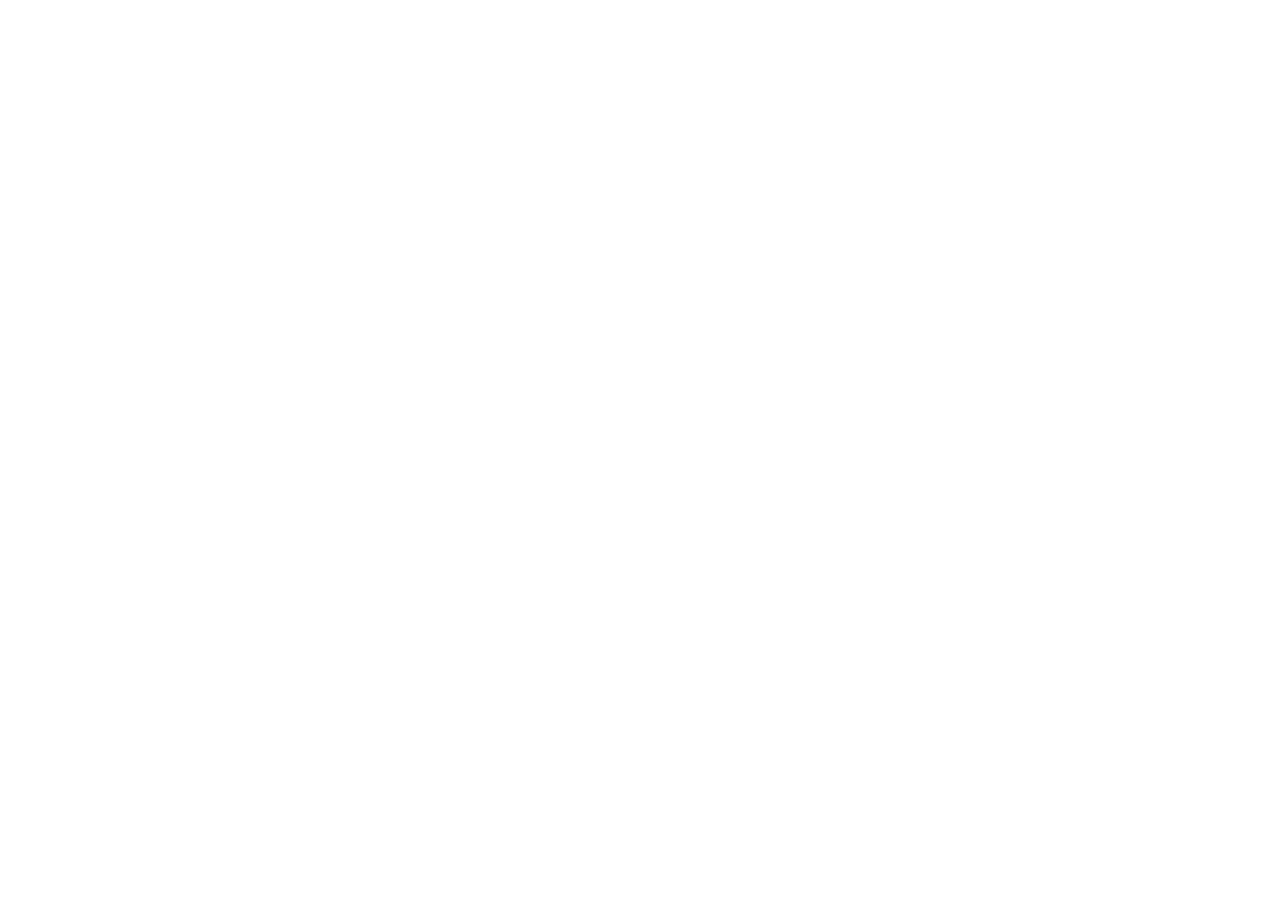
==== portfolio.html @ 4ba1ad3c "add styles" ====
<!DOCTYPE html>
<html lang="en">
  <head>
    <meta charset="UTF-8" />
    <meta http-equiv="X-UA-Compatible" content="IE=edge" />
    <meta name="viewport" content="width=device-width, initial-scale=1.0" />
    <title>Document</title>
    <link rel="preconnect" href="https://fonts.googleapis.com" />
    <link rel="preconnect" href="https://fonts.gstatic.com" crossorigin />
    <link
      href="https://fonts.googleapis.com/css2?family=Raleway:wght@700&family=Roboto:wght@400;500;700&display=swap"
      rel="stylesheet"
    />
    <link rel="preconnect" href="https://fonts.googleapis.com" />
    <link rel="preconnect" href="https://fonts.gstatic.com" crossorigin />
    <link
      href="https://fonts.googleapis.com/css2?family=Roboto:wght@900&display=swap"
      rel="stylesheet"
    />
    <link
      rel="stylesheet"
      href="https://cdnjs.cloudflare.com/ajax/libs/modern-normalize/1.1.0/modern-normalize.min.css"
    />
    <link rel="stylesheet" href="./css/main.css" />
    <link rel="stylesheet" href="./css/main.min.css" />
  </head>

  <body>
    <!--шапка портфолио-->

    <!-- <header class="header">
      <div class="conteiner header-main">
        <nav class="header-navigation">
          <a class="logo" href=""> <span class="logo-span">Web</span>Studio </a>
          <ul class="list header-navigation__header-list header-list">
            <li class="header-item">
              <a class="link header-link" href="./index.html">Студия</a>
            </li>
            <li class="header-item">
              <a class="link header-link current" href="./portfolio.html"
                >Портфолио</a
              >
            </li>
            <li class="header-item">
              <a class="link header-link" href="">Контакты</a>
            </li>
          </ul>
        </nav>

        <ul class="list list-link link-contacts">
          <li class="contacts-link">
            <a class="link link-mail" href="milto:info@devstudio.com">
              <div class="icon">
                <svg class="icon-link-mail" width="16" height="12">
                  <use
                    href="./images/icons/symbol-defs.svg#icon-envelope-hover"
                  ></use>
                </svg>
              </div>
              info@devstudio.com
            </a>
          </li>
          <li class="contacts-link">
            <a class="link link-phone" href="tel:+380961111111">
              <div class="icon">
                <svg class="icon-link-phone" width="10" height="16">
                  <use
                    href="./images/icons/symbol-defs.svg#icon-smartphone"
                  ></use>
                </svg>
              </div>
              +38 096 111 11 11
            </a>
          </li>
        </ul>
      </div>
    </header> -->

    <!--основная информация портфолио-->
    <!-- <main> -->
    <!-- <section class="conteiner-hero-portfolio">
        <div class="conteiner">
          <ul class="list list-btn">
            <li class="title-btn">
              <button type="button" class="title-btn-portfolio">Все</button>
            </li>
            <li class="title-btn">
              <button type="button" class="title-btn-portfolio">
                Веб-сайты
              </button>
            </li>
            <li class="title-btn">
              <button type="button" class="title-btn-portfolio">
                Приложения
              </button>
            </li>
            <li class="title-btn">
              <button type="button" class="title-btn-portfolio">Дизайн</button>
            </li>
            <li class="title-btn">
              <button type="button" class="title-btn-portfolio">
                Маркетинг
              </button>
            </li>
          </ul>

          <h1 class="visually-hidden">заголовок которого нет</h1>
          <ul class="list list-portfolio">
            <li class="link-cards-portfolio">
              <a class="link cards-portfolio">
                <div class="portfolio-foto">
                  <img
                    src="./images/items/item  1.jpg"
                    alt="фото трех людей"
                    width="370"
                    height="294"
                  />
                  <div class="portfolio-foto-window">
                    <p class="text-window-portfolio">
                      Технокряк это современная площадка распространения
                      коронавируса. Компании используют эту платформу для
                      цифрового шпионажа и атак на защищённые сервера
                      конкурентов.
                    </p>
                  </div>
                </div>

                <div class="card-portfolio-footer">
                  <h2 class="title-work">Технокряк</h2>
                  <p class="name-work">Веб-сайт</p>
                </div>
              </a>
            </li>

            <li class="link-cards-portfolio">
              <a class="link cards-portfolio">
                <div class="portfolio-foto">
                  <img
                    src="./images/items/item 2.jpg"
                    alt="фото спортсменов"
                    width="370"
                    height="294"
                  />
                  <div class="portfolio-foto-window">
                    <p class="text-window-portfolio">
                      Технокряк это современная площадка распространения
                      коронавируса. Компании используют эту платформу для
                      цифрового шпионажа и атак на защищённые сервера
                      конкурентов.
                    </p>
                  </div>
                </div>

                <div class="card-portfolio-footer">
                  <h2 class="title-work">Постер New Orlean vs Golden Star</h2>
                  <p class="name-work">Дизайн</p>
                </div>
              </a>
            </li>

            <li class="link-cards-portfolio">
              <a class="link cards-portfolio">
                <div class="portfolio-foto">
                  <img
                    src="./images/items/item  3.jpg"
                    alt="фото постера ресторана"
                    width="370"
                    height="294"
                  />
                  <div class="portfolio-foto-window">
                    <p class="text-window-portfolio">
                      Технокряк это современная площадка распространения
                      коронавируса. Компании используют эту платформу для
                      цифрового шпионажа и атак на защищённые сервера
                      конкурентов.
                    </p>
                  </div>
                </div>

                <div class="card-portfolio-footer">
                  <h2 class="title-work">Ресторан Seafood</h2>
                  <p class="name-work">Приложение</p>
                </div>
              </a>
            </li>

            <li class="link-cards-portfolio">
              <a class="link cards-portfolio">
                <div class="portfolio-foto">
                  <img
                    src="./images/items/item 4.jpg"
                    alt="фото наушников"
                    width="370"
                    height="294"
                  />
                  <div class="portfolio-foto-window">
                    <p class="text-window-portfolio">
                      Технокряк это современная площадка распространения
                      коронавируса. Компании используют эту платформу для
                      цифрового шпионажа и атак на защищённые сервера
                      конкурентов.
                    </p>
                  </div>
                </div>

                <div class="card-portfolio-footer">
                  <h2 class="title-work">Проект Prime</h2>
                  <p class="name-work">Маркетинг</p>
                </div>
              </a>
            </li>

            <li class="link-cards-portfolio">
              <a class="link cards-portfolio">
                <div class="portfolio-foto">
                  <img
                    src="./images/items/item 5.jpg"
                    alt="фото двух коробок"
                    width="370"
                    height="294"
                  />
                  <div class="portfolio-foto-window">
                    <p class="text-window-portfolio">
                      Технокряк это современная площадка распространения
                      коронавируса. Компании используют эту платформу для
                      цифрового шпионажа и атак на защищённые сервера
                      конкурентов.
                    </p>
                  </div>
                </div>

                <div class="card-portfolio-footer">
                  <h2 class="title-work">Проект Boxes</h2>
                  <p class="name-work">Приложение</p>
                </div>
              </a>
            </li>

            <li class="link-cards-portfolio">
              <a class="link cards-portfolio">
                <div class="portfolio-foto">
                  <img
                    src="./images/items/item 6.jpg"
                    alt="фото монитора компьютера"
                    width="370"
                    height="294"
                  />
                  <div class="portfolio-foto-window">
                    <p class="text-window-portfolio">
                      Технокряк это современная площадка распространения
                      коронавируса. Компании используют эту платформу для
                      цифрового шпионажа и атак на защищённые сервера
                      конкурентов.
                    </p>
                  </div>
                </div>

                <div class="card-portfolio-footer">
                  <h2 class="title-work">Inspiration has no Borders</h2>
                  <p class="name-work">Веб-сайт</p>
                </div>
              </a>
            </li>

            <li class="link-cards-portfolio">
              <a class="link cards-portfolio">
                <div class="portfolio-foto">
                  <img
                    src="./images/items/item 7.jpg"
                    alt="фото раскрытой книги"
                    width="370"
                    height="294"
                  />
                  <div class="portfolio-foto-window">
                    <p class="text-window-portfolio">
                      Технокряк это современная площадка распространения
                      коронавируса. Компании используют эту платформу для
                      цифрового шпионажа и атак на защищённые сервера
                      конкурентов.
                    </p>
                  </div>
                </div>

                <div class="card-portfolio-footer">
                  <h2 class="title-work">Издание Limited Edition</h2>
                  <p class="name-work">Дизайн</p>
                </div>
              </a>
            </li>

            <li class="link-cards-portfolio">
              <a class="link cards-portfolio">
                <div class="portfolio-foto">
                  <img
                    src="./images/items/item 8.jpg"
                    alt="фото товарной бирки"
                    width="370"
                    height="294"
                  />
                  <div class="portfolio-foto-window">
                    <p class="text-window-portfolio">
                      Технокряк это современная площадка распространения
                      коронавируса. Компании используют эту платформу для
                      цифрового шпионажа и атак на защищённые сервера
                      конкурентов.
                    </p>
                  </div>
                </div>
                <div class="card-portfolio-footer">
                  <h2 class="title-work">Проект LAB</h2>
                  <p class="name-work">Маркетинг</p>
                </div>
              </a>
            </li>

            <li class="link-cards-portfolio">
              <a class="link cards-portfolio">
                <div class="portfolio-foto">
                  <img
                    src="./images/items/item  9.jpg"
                    alt="фото открытого ноутбука"
                    width="370"
                    height="294"
                  />
                  <div class="portfolio-foto-window">
                    <p class="text-window-portfolio">
                      Технокряк это современная площадка распространения
                      коронавируса. Компании используют эту платформу для
                      цифрового шпионажа и атак на защищённые сервера
                      конкурентов.
                    </p>
                  </div>
                </div>
                <div class="card-portfolio-footer">
                  <h2 class="title-work">Growing Business</h2>
                  <p class="name-work">Приложение</p>
                </div>
              </a>
            </li>
          </ul>
        </div>
      </section> -->
    <!-- </main> -->
    <!-- <footer class="conteiner-footer">
      <div class="conteiner footer-main">
        <div class="conteiner-footer-inform">
          <a class="logo logo-footer" href="./index.html">
            <span class="logo-span">Web</span>Studio
          </a>

          <address class="address">г. Киев, пр-т Леси Украинки, 26</address>
          <ul class="list list-link list-link-footer">
            <li>
              <a class="link footer-link" href="milto:info@devstudio.com"
                >info@devstudio.com</a
              >
            </li>
            <li>
              <a class="link footer-link" href="tel:+380961111111"
                >+38 096 111 11 11</a
              >
            </li>
          </ul>
        </div>
        <div class="conteiner-footer-social-links">
          <h2 class="title-social-links">присоединяйтесь</h2>
          <ul class="list social-list-footer">
            <li class="social-footer-item">
              <a href="" class="link footer-social-link">
                <svg class="footer-social-icon" width="20" height="20">
                  <use
                    href="./images/icons/symbol-defs.svg#icon-instagram-2"
                  ></use>
                </svg>
              </a>
            </li>
            <li class="social-footer-item">
              <a href="" class="link footer-social-link">
                <svg class="footer-social-icon" width="20" height="20">
                  <use
                    href="./images/icons/symbol-defs.svg#icon-twitter-1"
                  ></use>
                </svg>
              </a>
            </li>
            <li class="social-footer-item">
              <a href="" class="link footer-social-link">
                <svg class="footer-social-icon" width="20" height="20">
                  <use
                    href="./images/icons/symbol-defs.svg#icon-facebook-1"
                  ></use>
                </svg>
              </a>
            </li>
            <li class="social-footer-item">
              <a href="" class="link footer-social-link">
                <svg class="footer-social-icon" width="20" height="20">
                  <use
                    href="./images/icons/symbol-defs.svg#icon-linkedin-1"
                  ></use>
                </svg>
              </a>
            </li>
          </ul>
        </div>
        <div class="conteiner-footer-proposition">
          <h2 class="footer-title-proposition">Подпишитесь на рассылку</h2>
          <form action="#" class="footer-form">
            <label class="footer-label">
              <input
                type="email"
                name="email"
                class="email-footer-proposition"
                placeholder="E-mail"
              />
            </label>
            <button type="submit" class="btn btn-footer-proposition">
              Подписаться
              <svg class="footer-icon-proposition" widht="24" height="24">
                <use href="./images/icons/symbol-defs.svg#icon-icon-send"></use>
              </svg>
            </button>
          </form>
        </div>
      </div>
    </footer> -->
  </body>
</html>
---- css/main.css ----
:root {
  --main-title-color: #ffffff;
  --second-title-color: #212121;
  --main-text-color: #757575;
  --second-text-color: rgba(255, 255, 255, 0.6);
  --third-text-color: #212121;
  --accent-color: #2196f3;
  --first-btn-color: #2196f3;
  --second-btn-color: #ffffff;
  --third-btn-color: #212121;
  --background-btn: #f5f4fa;
  --header-text-color: #ffffff;
  --header-second-text-color: #212121;
  --header-third-text-color: #757575;
  --footer-text-color: #ffffff;
  --footer-second-link-color: rgba(255, 255, 255, 0.6);
  --header-mail-color: #2196f3;
  --logo-color: #000000;
  --logo-color-footer: #fff;
  --logo-span-color: #2196f3;
  --link-color: #212121;
  --second-link-color: #757575;
  --link-accent: #2196f3;
  --border-color-head: #ececec;
  --background-color-footer: #2f303a;
  --background-color-team: #f5f4fa;
  --link-color-second: #afb1b8;
  --timing-function: cubic-bezier(0.4, 0, 0.2, 1);
}

P h1,
h2,
h3,
h4,
h5,
h6 {
  margin: 0;
}

ul {
  margin: 0;
  padding: 0;
}

img {
  display: block;
  max-width: 100%;
}

button {
  cursor: pointer;
}

.conteiner-footer-social-links {
  display: block;
  padding: 0;
  margin: 0;
}

.social-list-footer {
  display: flex;
  align-items: center;
  justify-content: center;
}

.social-team-list {
  display: flex;
  align-items: center;
  justify-content: center;
  margin-top: 16px;
}

.social-team-item {
  width: 44px;
  height: 44px;
  display: flex;
}

.social-team-item + .social-team-item {
  margin-left: 10px;
}

.mamber-social-link {
  width: 100%;
  height: 100%;
  border-radius: 50%;
  display: flex;
  align-items: center;
  justify-content: center;
  transition: background-color 250ms var(--timing-function);
}

.mamber-social-link:focus,
.mamber-social-link:hover {
  background-color: #2196f3;
}

.mamber-social-icon {
  display: flex;
  fill: var(--link-color-second);
  transition: fill 250ms var(--timing-function);
}

.mamber-social-link:hover .mamber-social-icon,
.mamber-social-link:focus .mamber-social-icon {
  fill: #fff;
}

.conteiner {
  /* width: 1200px; */
  /* padding-left: 15px; */
  padding-right: 15px;
  /* margin-left: auto; */
  /* margin-right: auto; */
  padding-top: -94px;
  padding-bottom: -94px;
}

body {
  font-family: Roboto, sans-serif;
  margin: 0;
}

.list {
  list-style: none;
  text-decoration: none;
  padding: 0;
}

.link {
  text-decoration: none;
  font-weight: 500;
  font-size: 14px;
  line-height: 1.14;
  letter-spacing: 0.02em;
  color: var(--second-link-color);
  cursor: pointer;
  transition: color 250ms var(--timing-function);
}

.visually-hidden {
  position: absolute;
  clip: rect(0 0 0 0);
  width: 1px;
  height: 1px;
  margin: -1px;
  border: 0;
  padding: 0;
  overflow: hidden;
}

.backdrop {
  width: 100vw;
  height: 100vh;
  background-color: rgba(0, 0, 0, 0.2);
  position: fixed;
  top: 0;
  left: 0;
  transition: opacity 250ms linear, visibility 250ms linear;
  visibility: visible;
  opacity: 1;
}

.backdrop .is-hidden .modal {
  transform: scale(1.5) rotate(180deg);
  transition: transform 250ms perspective-origin 250ms;
}

.modal {
  width: 528px;
  min-height: 581px;
  background-color: #fff;
  border-radius: 4px;
  top: 50%;
  left: 50%;
  bottom: 0;
  padding: 40px;
  align-items: center;
  transform: translate(-50%, -50%);
  position: absolute;
  transition: transform 250ms, perspective-origin 250ms;
}

.modal-close {
  width: 30px;
  height: 30px;
  background-color: transparent;
  border: 1px solid rgba(0, 0, 0, 0.292);
  border-radius: 50%;
  position: absolute;
  top: 10px;
  right: 10px;
  display: flex;
  align-items: center;
  justify-content: center;
}

.is-hidden {
  visibility: hidden;
  opacity: 0;
  pointer-events: none;
}

.title-modal {
  font-weight: 700;
  font-size: 20px;
  line-height: 1.15;
  text-align: center;
  letter-spacing: 0.03em;
  margin-bottom: 12px;
  margin-top: 0;
  color: var(--second-title-color);
}

.modal-form-input {
  width: 100%;
  height: 40px;
  border: 1px solid rgba(33, 33, 33, 0.2);
  border-radius: 4px;
  padding-left: 42px;
  padding-right: 12px;
  margin: 0;
  color: var(--main-text-color);
  font-weight: 600;
  cursor: pointer;
  outline: none;
  transition: border-color 250ms var(--timing-function);
}

.modal-form-input:focus {
  border-color: var(--accent-color);
}

.modal-form-input:focus + .icone-modal-form {
  fill: var(--accent-color);
}

.title-input {
  font-weight: 400;
  font-size: 12px;
  line-height: 1.16;
  letter-spacing: 0.01em;
  color: var(--main-text-color);
  display: block;
  margin-bottom: 4px;
}

.modal-field {
  display: block;
  margin-bottom: 10px;
}

.input-wrap {
  position: relative;
}

.modal-form-text {
  width: 100%;
  height: 120px;
  border: 1px solid rgba(33, 33, 33, 0.2);
  border-radius: 4px;
  padding: 12px 16px;
  resize: none;
}

.modal-btn {
  width: 200px;
  height: 50px;
  display: block;
  margin: auto;
  background-color: var(--accent-color);
  color: var(--main-title-color);
  cursor: pointer;
  border: 1px solid transparent;
  border-radius: 4px;
  box-shadow: 0px 1px 3px rgba(0, 0, 0, 0.12), 0px 1px 1px rgba(0, 0, 0, 0.14),
    0px 2px 1px rgba(0, 0, 0, 0.2);
}

.modal-btn:hover {
  box-shadow: 0px 4px 4px rgba(0, 0, 0, 0.25);
}

.icone-modal-form {
  position: absolute;
  left: 12px;
  top: 50%;
  transform: translateY(-50%);
  transition: fill 250ms var(--timing-function);
}

.check-row {
  display: inline-block;
  align-items: center;
  margin-top: 20px;
  margin-bottom: 30px;
}

.check-text {
  font-weight: normal;
  font-size: 14px;
  line-height: 1.71;
  letter-spacing: 0.03em;
  display: flex;
  align-items: center;
  color: var(--main-text-color);
}

.check-item {
  width: 16px;
  height: 15px;
  border: 2px solid #212121;
  border-radius: 2px;
  margin-right: 8.38px;
  display: flex;
  align-items: center;
  justify-content: center;
}

.icone-check {
  fill: #fff;
}

.modal-check:checked + .check-text .check-item {
  background-color: var(--accent-color);
  border: none;
}

.policy-link {
  color: var(--accent-color);
}

.title-team {
  margin-bottom: 50px;
  margin-top: 0;
  font-weight: bold;
  font-size: 36px;
  line-height: 1.16;
  text-align: center;
  letter-spacing: 0.03em;
  color: var(--second-title-color);
}

.title-work {
  margin-bottom: 0;
  margin-top: 0;
  font-weight: 700;
  font-size: 18px;
  line-height: 2;
  letter-spacing: 0.06em;
  color: var(--second-title-color);
}

.title-clients {
  margin-bottom: 50px;
  margin-top: 0;
  font-weight: bold;
  font-size: 36px;
  line-height: 1.16;
  text-align: center;
  letter-spacing: 0.03em;
  color: var(--second-title-color);
}

.list-btn {
  display: flex;
  align-items: center;
  justify-content: center;
  margin-bottom: 50px;
}

.list-btn .title-btn + .title-btn {
  margin-left: 8px;
}

.title-btn-portfolio {
  display: inline-block;
  border-radius: 4px;
  padding: 6px 22px;
  font-family: inherit;
  font-style: normal;
  font-weight: 500;
  font-size: 16px;
  line-height: 1.62;
  text-align: center;
  letter-spacing: 0.03em;
  color: var(--third-btn-color);
  background-color: var(--background-btn);
  border: 1px solid transparent;
  cursor: pointer;
  transition: box-shadow 250ms var(--timing-function),
    color 250ms var(--timing-function),
    background-color 250ms var(--timing-function);
}

.title-btn-portfolio:hover,
.title-btn-portfolio:focus {
  color: var(--second-btn-color);
  background-color: var(--first-btn-color);
  box-shadow: 0px 4px 4px rgba(0, 0, 0, 0.25);
}

.btn-footer-proposition {
  display: flex;
  width: 200px;
  height: 50px;
  align-items: center;
  padding-left: 29px;
  background-color: transparent;
  box-sizing: border-box;
  border: 1px solid rgba(255, 255, 255, 0.3);
  border-radius: 4px;
  font-weight: 700;
  font-size: 16px;
  line-height: 1.87;
  text-align: center;
  letter-spacing: 0.06em;
  color: white;
  fill: white;
  transition: border-color 250ms var(--timing-function),
    background-color 250ms var(--timing-function);
}

.btn-footer-proposition:hover {
  border-color: var(--accent-color);
  background-color: var(--accent-color);
}

.header {
  display: flex;
  border-bottom: 1px solid var(--border-color-head);
}

.header-main {
  display: flex;
  align-items: center;
  justify-content: space-around;
}

.header-navigation {
  display: flex;
  align-items: center;
  justify-content: center;
  text-decoration: none;
  font-weight: 700;
  font-size: 26px;
  line-height: 1.19;
  letter-spacing: 0.03em;
  color: var(--header-second-text-color);
}

.header-list {
  display: flex;
}

.header-list .header-item + .header-item {
  margin-left: 50px;
}

.header-item:last-child {
  margin-right: 0;
}

.header-link {
  display: block;
  position: relative;
  padding-top: 24px;
  padding-bottom: 24px;
  font-weight: 500;
  font-size: 14px;
  line-height: 1.14;
  letter-spacing: 0.02em;
  text-decoration: none;
  color: var(--link-color);
}

.conteiner-footer {
  display: flex;
  background-color: var(--background-color-footer);
  padding-top: 60px;
  padding-bottom: 60px;
  margin-left: 0;
  margin-right: 0;
}

.footer-main {
  display: flex;
  align-items: baseline;
  justify-content: space-between;
}

.conteiner-footer-inform {
  display: block;
  padding: 0;
  margin: 0;
}

.address {
  display: flex;
  padding-bottom: 9px;
  font-style: normal;
  font-weight: normal;
  font-size: 14px;
  line-height: 1.71;
  letter-spacing: 0.03em;
  color: var(--footer-text-color);
}

.title-social-links {
  margin-bottom: 20px;
  font-weight: bold;
  font-size: 14px;
  line-height: 1.71;
  letter-spacing: 0.03em;
  text-transform: uppercase;
  color: var(--footer-text-color);
}

.list-link-footer {
  display: block;
}

.footer-link {
  display: block;
  margin-bottom: 9px;
  font-weight: normal;
  font-size: 14px;
  line-height: 1.71;
  letter-spacing: 0.03em;
  color: var(--footer-second-link-color);
  background-color: #2f303a;
}

.social-footer-item {
  width: 44px;
  height: 44px;
  display: flex;
}

.social-footer-item + .social-footer-item {
  margin-left: 10px;
}

.footer-social-link {
  width: 100%;
  height: 100%;
  border-radius: 50%;
  background-color: #44454e;
  display: flex;
  align-items: center;
  justify-content: center;
  transition: background-color 250ms var(--timing-function);
}

.footer-social-icon {
  display: flex;
  fill: var(--link-color-second);
}

.footer-social-link:hover,
.footer-social-link:focus {
  background-color: #2196f3;
}

.footer-social-link:hover .footer-social-icon,
.footer-social-link:focus .footer-social-icon {
  fill: #fff;
}

.conteiner-footer-proposition {
  display: block;
}

.footer-form {
  display: flex;
  align-items: center;
}

.footer-title-proposition {
  margin-bottom: 20px;
  font-weight: bold;
  font-size: 14px;
  line-height: 1.71;
  letter-spacing: 0.03em;
  text-transform: uppercase;
  color: var(--footer-text-color);
}

.email-footer-proposition {
  width: 358px;
  height: 50px;
  margin-right: 12px;
  padding-left: 15px;
  font-weight: normal;
  font-size: 16px;
  line-height: 1.25;
  display: flex;
  box-sizing: border-box;
  align-items: center;
  letter-spacing: 0.03em;
  color: rgba(226, 226, 226, 0.6);
  border: 1px solid rgba(255, 255, 255, 0.3);
  border-radius: 4px;
  background-color: transparent;
  transition: border-color 250ms var(--timing-function);
}

.email-footer-proposition:hover {
  border-color: var(--accent-color);
}

.hero-main {
  /* max-width: 1600px; */
  /* height: 600px; */
  margin-left: auto;
  margin-right: auto;
  outline: 1px solid black;
  /* background-image: linear-gradient(
      to right,
      rgba(47, 48, 58, 0.4),
      rgba(47, 48, 58, 0.4)
    ),
    url("../images/Img.jpg"); */
  background-repeat: no-repeat;
  background-size: cover;
  background-position: center;
  background-color: rgba(47, 48, 58, 0.4);
  text-align: center;
  justify-content: center;
  padding-top: 200px;
  padding-bottom: 200px;
}

.hero-btn {
  display: inline-block;
  justify-content: center;
  border-radius: 4px;
  padding: 10px 32px;
  min-width: 200px;
  min-height: 50px;
  justify-content: center;
  border: 1px solid transparent;
  text-align: center;
  font-weight: 500;
  font-size: 14px;
  line-height: 1.14;
  letter-spacing: 0.02em;
  color: var(--second-btn-color);
  background-color: var(--first-btn-color);
}

.conteiner-hero {
  padding-top: 94px;
  padding-bottom: 94px;
  margin: 0;
}

.main-title {
  margin-top: 0;
  margin-bottom: 30px;
  font-weight: 900;
  font-size: 44px;
  line-height: 1.36;
  text-align: center;
  letter-spacing: 0.06em;
  text-transform: uppercase;
  color: var(--main-title-color);
}

.list-specification {
  display: flex;
  margin: 0;
}

.list-specification .item-specification + .item-specification {
  margin-left: 30px;
}

.item-specification {
  display: block;
  width: 270px;
  margin: 0;
  padding: 0;
}

.thumb {
  width: 270px;
  height: 120px;
  background-color: #f5f4fa;
  margin-bottom: 30px;
  display: flex;
  justify-content: center;
  align-items: center;
}

.thumb > .item-specification-thumb {
  margin: 25px 102.34px;
  object-position: center;
}

.title-specification {
  margin: 0;
  padding-top: 0;
  margin-bottom: 10px;
  font-weight: 700;
  font-size: 14px;
  line-height: 1.14;
  letter-spacing: 0.03em;
  text-transform: uppercase;
  color: var(--third-text-color);
}

.content-specification {
  margin: 0;
  padding: 0;
  font-size: 14px;
  line-height: 1.71;
  letter-spacing: 0.03em;
  color: var(--main-text-color);
}

.conteiner-work {
  display: block;
  text-align: center;
  padding-bottom: 94px;
  padding-left: 0;
  padding-right: 0;
}

.hero-title-work {
  font-style: normal;
  font-weight: bold;
  font-size: 36px;
  line-height: 1.16;
  text-align: center;
  letter-spacing: 0.03em;
  padding: 0;
  margin-top: 0;
  margin-bottom: 50px;
}

.list-work {
  display: flex;
  margin: 0;
  justify-content: space-between;
}

.list-work-foto {
  display: flex;
  width: 370px;
  position: relative;
}

.list-work .list-work-foto + .list-work-foto {
  margin-left: 30px;
}

.work-proposition {
  display: flex;
  position: absolute;
  width: 370px;
  height: 70px;
  bottom: 0;
  background-color: rgba(47, 48, 58, 0.8);
}

.work-proposition-name {
  display: flex;
  width: 100%;
  align-items: center;
  justify-content: center;
  font-weight: bold;
  font-size: 14px;
  line-height: 1.14;
  text-align: center;
  letter-spacing: 0.03em;
  text-transform: uppercase;
  color: var(--main-title-color);
}

.conteiner-team {
  margin: 0;
  padding-top: 94px;
  padding-bottom: 94px;
  background-color: var(--background-color-team);
}

.list-team {
  display: flex;
  justify-content: center;
  margin: 0;
  padding: 0;
}

.card-mamber {
  width: 270px;
  /* border-radius: 0px 0px 4px 4px; */
  box-shadow: 0px 4px 4px rgba(0, 0, 0, 0.25);
  background-color: #fff;
}

.list-team .card-mamber + .card-mamber {
  margin-left: 30px;
}

.foto-mamber {
  display: block;
  min-width: 100%;
  height: auto;
}

.footer-card {
  flex-grow: 1;
  margin: 0;
  padding-top: 30px;
  padding-bottom: 30px;
  /* border: 1px solid transparent; */
}

.name-mamber {
  margin: 0;
  padding-bottom: 10px;
  padding-left: auto;
  font-weight: 500;
  font-size: 16px;
  line-height: 1.18;
  text-align: center;
  letter-spacing: 0.03em;
  color: var(--second-title-color);
}

.position-mamber {
  margin: 0;
  font-weight: normal;
  font-size: 16px;
  line-height: 1.18;
  text-align: center;
  letter-spacing: 0.03em;
  color: var(--main-text-color);
}

.clients {
  margin: 0;
  padding-top: 94px;
  padding-bottom: 94px;
}

.list-clients {
  display: flex;
  justify-content: center;
  margin: 0;
  padding: 0;
}

.card-client {
  display: block;
  justify-content: center;
  align-items: center;
  width: 170px;
  height: 92px;
}

.card-client + .card-client {
  margin-left: 30px;
}

.item-client {
  display: flex;
  width: 100%;
  height: 100%;
  align-items: center;
  justify-content: center;
  border: 1px solid #afb1b8;
  border-radius: 4px;
  transition: fill 250ms var(--timing-function);
}

.logo-client {
  fill: #afb1b8;
}

.item-client:hover,
.item-client:focus {
  border-color: var(--accent-color);
}

.item-client:hover .logo-client,
.item-client:focus .logo-client {
  fill: var(--accent-color);
}

.current::after {
  content: '';
  display: block;
  position: absolute;
  width: 100%;
  height: 4px;
  background-color: var(--accent-color);
  border-radius: 2px;
  left: 0;
  bottom: -1px;
}

.link:hover,
.link:focus {
  color: var(--link-accent);
}

.link-contacts {
  display: inline-flex;
  align-items: center;
  margin-left: auto;
  font-weight: 500;
  font-size: 14px;
  line-height: 1.14;
  letter-spacing: 0.02em;
  color: var(--second-link-color);
}

.contacts-link {
  display: flex;
  padding-top: 10px;
  padding-bottom: 10px;
}

.link-contacts .contacts-link + .contacts-link {
  margin-left: 50px;
}

.icon {
  display: flex;
  margin-right: 10px;
  align-items: center;
  justify-content: center;
}

.link-mail {
  display: flex;
  align-items: center;
  justify-content: center;
  transition: color 250ms var(--timing-function);
}

.link-mail:hover,
.link-mail:focus {
  color: var(--accent-color);
}

.icon-link-mail:hover,
.icon-link-mail:focus {
  color: var(--link-accent);
}

.icon-link-mail {
  display: flex;
  align-items: center;
  justify-content: center;
  fill: currentColor;
  transition: color 250ms var(--timing-function);
}

.link-phone {
  display: flex;
  align-items: center;
  justify-content: center;
  transition: color 250ms var(--timing-function);
}

.link-phone:hover,
.link-phone:focus {
  color: var(--accent-color);
}

.icon-link-phone {
  display: flex;
  align-items: center;
  justify-content: center;
  fill: currentColor;
  transition: fill 250ms var(--timing-function);
}

.icon-link-phone:hover,
.icon-link-phone:focus {
  fill: var(--accent-color);
}

.logo {
  font-family: Raleway;
  text-decoration: none;
  margin-right: 93px;
  margin-left: 0;
  font-weight: 700;
  font-size: 26px;
  line-height: 1.19;
  letter-spacing: 0.03em;
  color: var(--logo-color);
}

.logo-footer {
  display: inline-flex;
  color: var(--logo-color-footer);
  margin: 0;
  margin-bottom: 20px;
}

.logo-span {
  font-family: Raleway;
  text-decoration: none;
  font-weight: bold;
  font-size: 26px;
  line-height: 31px;
  letter-spacing: 0.03em;
  color: var(--logo-span-color);
}

.header {
  display: flex;
  border-bottom: 1px solid var(--border-color-head);
}

.header-main {
  display: flex;
  align-items: center;
  justify-content: space-around;
}

.header-navigation {
  display: flex;
  align-items: center;
  justify-content: center;
  text-decoration: none;
  font-weight: 700;
  font-size: 26px;
  line-height: 1.19;
  letter-spacing: 0.03em;
  color: var(--header-second-text-color);
}

.header-list {
  display: flex;
}

.header-list .header-item + .header-item {
  margin-left: 50px;
}

.header-item:last-child {
  margin-right: 0;
}

.header-link {
  display: block;
  position: relative;
  padding-top: 24px;
  padding-bottom: 24px;
  font-weight: 500;
  font-size: 14px;
  line-height: 1.14;
  letter-spacing: 0.02em;
  text-decoration: none;
  color: var(--link-color);
}

.conteiner-hero-portfolio {
  padding-top: 94px;
  padding-bottom: 94px;
}

.hero-portfolio {
  display: flex;
  flex-wrap: wrap;
}

.conteiner-portfolio-cards {
  display: flex;
  flex-wrap: wrap;
  margin-top: 94px;
  margin-bottom: 94px;
  margin-left: auto;
  margin-right: auto;
}

.list-portfolio {
  display: flex;
  flex-wrap: wrap;
  padding-left: auto;
  padding-right: auto;
}

.portfolio-foto {
  position: relative;
  width: 370px;
  height: 294px;
  overflow: hidden;
  transition: transform 250ms var(--timing-function);
}

.text-window-portfolio {
  font-weight: normal;
  font-size: 18px;
  line-height: 1.56;
  letter-spacing: 0.03em;
  color: var(--main-title-color);
}

.link-cards-portfolio {
  display: flex;
  flex-direction: column;
  width: calc(100%-60px) / 3;
  margin-top: 30px;
  margin-right: 30px;
  margin-bottom: 0;
  cursor: pointer;
  transition: box-shadow 250ms var(--timing-function);
}

.portfolio-foto-window {
  display: inline-block;
  justify-content: center;
  align-items: center;
  padding: 63px 24px;
  position: absolute;
  content: '';
  width: 100%;
  height: 100%;
  top: 0;
  left: 0;
  opacity: 0;
  background-color: var(--accent-color);
  transition: transform 250ms var(--timing-function);
  transform: translateY(100%);
}

.cards-portfolio:hover .portfolio-foto-window {
  transform: translateY(0);
  opacity: 1;
}

.link-cards-portfolio:nth-child(-n + 3) {
  margin-top: 0;
}

.link-cards-portfolio:nth-child(3n) {
  margin-right: 0;
}

.cards-portfolio > .card-portfolio-footer {
  flex-grow: 1;
  margin-top: 0;
  padding-left: 24px;
  padding-right: 24px;
  padding-top: 20px;
  padding-bottom: 20px;
  border: 1px solid var(--border-color-head);
  border-top: transparent;
}

.link-cards-portfolio:hover {
  box-shadow: 0px 4px 4px rgba(0, 0, 0, 0.25);
}

.name-work {
  margin-top: 0;
  margin-bottom: 0;
  font-weight: normal;
  font-size: 16px;
  line-height: 1.87;
  letter-spacing: 0.03em;
  color: var(--main-text-color);
}

.conteiner-footer {
  display: flex;
  background-color: var(--background-color-footer);
  padding-top: 60px;
  padding-bottom: 60px;
  margin-left: 0;
  margin-right: 0;
}

.footer-main {
  display: flex;
  align-items: baseline;
  justify-content: space-between;
}

.conteiner-footer-inform {
  display: block;
  padding: 0;
  margin: 0;
}

.address {
  display: flex;
  padding-bottom: 9px;
  font-style: normal;
  font-weight: normal;
  font-size: 14px;
  line-height: 1.71;
  letter-spacing: 0.03em;
  color: var(--footer-text-color);
}

.title-social-links {
  margin-bottom: 20px;
  font-weight: bold;
  font-size: 14px;
  line-height: 1.71;
  letter-spacing: 0.03em;
  text-transform: uppercase;
  color: var(--footer-text-color);
}

.list-link-footer {
  display: block;
}

.footer-link {
  display: block;
  margin-bottom: 9px;
  font-weight: normal;
  font-size: 14px;
  line-height: 1.71;
  letter-spacing: 0.03em;
  color: var(--footer-second-link-color);
  background-color: #2f303a;
}

.social-footer-item {
  width: 44px;
  height: 44px;
  display: flex;
}

.social-footer-item + .social-footer-item {
  margin-left: 10px;
}

.footer-social-link {
  width: 100%;
  height: 100%;
  border-radius: 50%;
  background-color: #44454e;
  display: flex;
  align-items: center;
  justify-content: center;
  transition: background-color 250ms var(--timing-function);
}

.footer-social-icon {
  display: flex;
  fill: #fff;
}

.footer-social-link:hover,
.footer-social-link:focus {
  background-color: #2196f3;
}

.footer-social-link:hover .footer-social-icon,
.footer-social-link:focus .footer-social-icon {
  fill: #fff;
}

.conteiner-footer-proposition {
  display: block;
}

.footer-form {
  display: flex;
  align-items: center;
}

.footer-title-proposition {
  margin-bottom: 20px;
  font-weight: bold;
  font-size: 14px;
  line-height: 1.71;
  letter-spacing: 0.03em;
  text-transform: uppercase;
  color: var(--footer-text-color);
}

.email-footer-proposition {
  width: 358px;
  height: 50px;
  margin-right: 12px;
  padding-left: 15px;
  font-weight: normal;
  font-size: 16px;
  line-height: 1.25;
  display: flex;
  box-sizing: border-box;
  align-items: center;
  letter-spacing: 0.03em;
  color: rgba(226, 226, 226, 0.6);
  border: 1px solid rgba(255, 255, 255, 0.3);
  border-radius: 4px;
  background-color: transparent;
  transition: border-color 250ms var(--timing-function);
}

.email-footer-proposition:hover {
  border-color: var(--accent-color);
}
/*# sourceMappingURL=main.css.map */
---- css/main.min.css ----
:root {
  --main-title-color: #ffffff;
  --second-title-color: #212121;
  --main-text-color: #757575;
  --second-text-color: rgba(255, 255, 255, 0.6);
  --third-text-color: #212121;
  --accent-color: #2196f3;
  --first-btn-color: #2196f3;
  --second-btn-color: #ffffff;
  --third-btn-color: #212121;
  --background-btn: #f5f4fa;
  --header-text-color: #ffffff;
  --header-second-text-color: #212121;
  --header-third-text-color: #757575;
  --footer-text-color: #ffffff;
  --footer-second-link-color: rgba(255, 255, 255, 0.6);
  --header-mail-color: #2196f3;
  --logo-color: #000000;
  --logo-color-footer: #fff;
  --logo-span-color: #2196f3;
  --link-color: #212121;
  --second-link-color: #757575;
  --link-accent: #2196f3;
  --border-color-head: #ececec;
  --background-color-footer: #2f303a;
  --background-color-team: #f5f4fa;
  --link-color-second: #afb1b8;
  --timing-function: cubic-bezier(0.4, 0, 0.2, 1);
}
P h1,
h2,
h3,
h4,
h5,
h6 {
  margin: 0;
}
ul {
  margin: 0;
  padding: 0;
}
img {
  display: block;
  max-width: 100%;
}
button {
  cursor: pointer;
}
.conteiner-footer-social-links {
  display: block;
  padding: 0;
  margin: 0;
}
.social-list-footer {
  display: flex;
  align-items: center;
  justify-content: center;
}
.social-team-list {
  display: flex;
  align-items: center;
  justify-content: center;
  margin-top: 16px;
}
.social-team-item {
  width: 44px;
  height: 44px;
  display: flex;
}
.social-team-item + .social-team-item {
  margin-left: 10px;
}
.mamber-social-link {
  width: 100%;
  height: 100%;
  border-radius: 50%;
  display: flex;
  align-items: center;
  justify-content: center;
  transition: background-color 250ms var(--timing-function);
}
.mamber-social-link:focus,
.mamber-social-link:hover {
  background-color: #2196f3;
}
.mamber-social-icon {
  display: flex;
  fill: var(--link-color-second);
  transition: fill 250ms var(--timing-function);
}
.mamber-social-link:hover .mamber-social-icon,
.mamber-social-link:focus .mamber-social-icon {
  fill: #fff;
}
.conteiner {
  /* width: 1200px; */
  padding-left: 15px;
  padding-right: 15px;
  /* margin-left: auto; */
  /* margin-right: auto; */
  padding-top: -94px;
  padding-bottom: -94px;
}
body {
  font-family: Roboto, sans-serif;
  margin: 0;
}
.list {
  list-style: none;
  text-decoration: none;
  padding: 0;
}
.link {
  text-decoration: none;
  font-weight: 500;
  font-size: 14px;
  line-height: 1.14;
  letter-spacing: 0.02em;
  color: var(--second-link-color);
  cursor: pointer;
  transition: color 250ms var(--timing-function);
}
.visually-hidden {
  position: absolute;
  clip: rect(0 0 0 0);
  width: 1px;
  height: 1px;
  margin: -1px;
  border: 0;
  padding: 0;
  overflow: hidden;
}
.backdrop {
  width: 100vw;
  height: 100vh;
  background-color: rgba(0, 0, 0, 0.2);
  position: fixed;
  top: 0;
  left: 0;
  transition: opacity 250ms linear, visibility 250ms linear;
  visibility: visible;
  opacity: 1;
}
.backdrop .is-hidden .modal {
  transform: scale(1.5) rotate(180deg);
  transition: transform 250ms perspective-origin 250ms;
}
.modal {
  width: 528px;
  min-height: 581px;
  background-color: #fff;
  border-radius: 4px;
  top: 50%;
  left: 50%;
  bottom: 0;
  padding: 40px;
  align-items: center;
  transform: translate(-50%, -50%);
  position: absolute;
  transition: transform 250ms, perspective-origin 250ms;
}
.modal-close {
  width: 30px;
  height: 30px;
  background-color: transparent;
  border: 1px solid rgba(0, 0, 0, 0.292);
  border-radius: 50%;
  position: absolute;
  top: 10px;
  right: 10px;
  display: flex;
  align-items: center;
  justify-content: center;
}
.is-hidden {
  visibility: hidden;
  opacity: 0;
  pointer-events: none;
}
.title-modal {
  font-weight: 700;
  font-size: 20px;
  line-height: 1.15;
  text-align: center;
  letter-spacing: 0.03em;
  margin-bottom: 12px;
  margin-top: 0;
  color: var(--second-title-color);
}
.modal-form-input {
  width: 100%;
  height: 40px;
  border: 1px solid rgba(33, 33, 33, 0.2);
  border-radius: 4px;
  padding-left: 42px;
  padding-right: 12px;
  margin: 0;
  color: var(--main-text-color);
  font-weight: 600;
  cursor: pointer;
  outline: none;
  transition: border-color 250ms var(--timing-function);
}
.modal-form-input:focus {
  border-color: var(--accent-color);
}
.modal-form-input:focus + .icone-modal-form {
  fill: var(--accent-color);
}
.title-input {
  font-weight: 400;
  font-size: 12px;
  line-height: 1.16;
  letter-spacing: 0.01em;
  color: var(--main-text-color);
  display: block;
  margin-bottom: 4px;
}
.modal-field {
  display: block;
  margin-bottom: 10px;
}
.input-wrap {
  position: relative;
}
.modal-form-text {
  width: 100%;
  height: 120px;
  border: 1px solid rgba(33, 33, 33, 0.2);
  border-radius: 4px;
  padding: 12px 16px;
  resize: none;
}
.modal-btn {
  width: 200px;
  height: 50px;
  display: block;
  margin: auto;
  background-color: var(--accent-color);
  color: var(--main-title-color);
  cursor: pointer;
  border: 1px solid transparent;
  border-radius: 4px;
  box-shadow: 0px 1px 3px rgba(0, 0, 0, 0.12), 0px 1px 1px rgba(0, 0, 0, 0.14),
    0px 2px 1px rgba(0, 0, 0, 0.2);
}
.modal-btn:hover {
  box-shadow: 0px 4px 4px rgba(0, 0, 0, 0.25);
}
.icone-modal-form {
  position: absolute;
  left: 12px;
  top: 50%;
  transform: translateY(-50%);
  transition: fill 250ms var(--timing-function);
}
.check-row {
  display: inline-block;
  align-items: center;
  margin-top: 20px;
  margin-bottom: 30px;
}
.check-text {
  font-weight: normal;
  font-size: 14px;
  line-height: 1.71;
  letter-spacing: 0.03em;
  display: flex;
  align-items: center;
  color: var(--main-text-color);
}
.check-item {
  width: 16px;
  height: 15px;
  border: 2px solid #212121;
  border-radius: 2px;
  margin-right: 8.38px;
  display: flex;
  align-items: center;
  justify-content: center;
}
.icone-check {
  fill: #fff;
}
.modal-check:checked + .check-text .check-item {
  background-color: var(--accent-color);
  border: none;
}
.policy-link {
  color: var(--accent-color);
}
.title-team {
  margin-bottom: 50px;
  margin-top: 0;
  font-weight: bold;
  font-size: 36px;
  line-height: 1.16;
  text-align: center;
  letter-spacing: 0.03em;
  color: var(--second-title-color);
}
.title-work {
  margin-bottom: 0;
  margin-top: 0;
  font-weight: 700;
  font-size: 18px;
  line-height: 2;
  letter-spacing: 0.06em;
  color: var(--second-title-color);
}
.title-clients {
  margin-bottom: 50px;
  margin-top: 0;
  font-weight: bold;
  font-size: 36px;
  line-height: 1.16;
  text-align: center;
  letter-spacing: 0.03em;
  color: var(--second-title-color);
}
.list-btn {
  display: flex;
  align-items: center;
  justify-content: center;
  margin-bottom: 50px;
}
.list-btn .title-btn + .title-btn {
  margin-left: 8px;
}
.title-btn-portfolio {
  display: inline-block;
  border-radius: 4px;
  padding: 6px 22px;
  font-family: inherit;
  font-style: normal;
  font-weight: 500;
  font-size: 16px;
  line-height: 1.62;
  text-align: center;
  letter-spacing: 0.03em;
  color: var(--third-btn-color);
  background-color: var(--background-btn);
  border: 1px solid transparent;
  cursor: pointer;
  transition: box-shadow 250ms var(--timing-function),
    color 250ms var(--timing-function),
    background-color 250ms var(--timing-function);
}
.title-btn-portfolio:hover,
.title-btn-portfolio:focus {
  color: var(--second-btn-color);
  background-color: var(--first-btn-color);
  box-shadow: 0px 4px 4px rgba(0, 0, 0, 0.25);
}
.btn-footer-proposition {
  display: flex;
  width: 200px;
  height: 50px;
  align-items: center;
  padding-left: 29px;
  background-color: transparent;
  box-sizing: border-box;
  border: 1px solid rgba(255, 255, 255, 0.3);
  border-radius: 4px;
  font-weight: 700;
  font-size: 16px;
  line-height: 1.87;
  text-align: center;
  letter-spacing: 0.06em;
  color: #fff;
  fill: #fff;
  transition: border-color 250ms var(--timing-function),
    background-color 250ms var(--timing-function);
}
.btn-footer-proposition:hover {
  border-color: var(--accent-color);
  background-color: var(--accent-color);
}
.header {
  display: flex;
  border-bottom: 1px solid var(--border-color-head);
}
.header-main {
  display: flex;
  align-items: center;
  justify-content: space-around;
}
.header-navigation {
  display: flex;
  align-items: center;
  justify-content: center;
  text-decoration: none;
  font-weight: 700;
  font-size: 26px;
  line-height: 1.19;
  letter-spacing: 0.03em;
  color: var(--header-second-text-color);
}
.header-list {
  display: flex;
}
.header-list .header-item + .header-item {
  margin-left: 50px;
}
.header-item:last-child {
  margin-right: 0;
}
.header-link {
  display: block;
  position: relative;
  padding-top: 24px;
  padding-bottom: 24px;
  font-weight: 500;
  font-size: 14px;
  line-height: 1.14;
  letter-spacing: 0.02em;
  text-decoration: none;
  color: var(--link-color);
}
.conteiner-footer {
  display: flex;
  background-color: var(--background-color-footer);
  padding-top: 60px;
  padding-bottom: 60px;
  margin-left: 0;
  margin-right: 0;
}
.footer-main {
  display: flex;
  align-items: baseline;
  justify-content: space-between;
}
.conteiner-footer-inform {
  display: block;
  padding: 0;
  margin: 0;
}
.address {
  display: flex;
  padding-bottom: 9px;
  font-style: normal;
  font-weight: normal;
  font-size: 14px;
  line-height: 1.71;
  letter-spacing: 0.03em;
  color: var(--footer-text-color);
}
.title-social-links {
  margin-bottom: 20px;
  font-weight: bold;
  font-size: 14px;
  line-height: 1.71;
  letter-spacing: 0.03em;
  text-transform: uppercase;
  color: var(--footer-text-color);
}
.list-link-footer {
  display: block;
}
.footer-link {
  display: block;
  margin-bottom: 9px;
  font-weight: normal;
  font-size: 14px;
  line-height: 1.71;
  letter-spacing: 0.03em;
  color: var(--footer-second-link-color);
  background-color: #2f303a;
}
.social-footer-item {
  width: 44px;
  height: 44px;
  display: flex;
}
.social-footer-item + .social-footer-item {
  margin-left: 10px;
}
.footer-social-link {
  width: 100%;
  height: 100%;
  border-radius: 50%;
  background-color: #44454e;
  display: flex;
  align-items: center;
  justify-content: center;
  transition: background-color 250ms var(--timing-function);
}
.footer-social-icon {
  display: flex;
  fill: var(--link-color-second);
}
.footer-social-link:hover,
.footer-social-link:focus {
  background-color: #2196f3;
}
.footer-social-link:hover .footer-social-icon,
.footer-social-link:focus .footer-social-icon {
  fill: #fff;
}
.conteiner-footer-proposition {
  display: block;
}
.footer-form {
  display: flex;
  align-items: center;
}
.footer-title-proposition {
  margin-bottom: 20px;
  font-weight: bold;
  font-size: 14px;
  line-height: 1.71;
  letter-spacing: 0.03em;
  text-transform: uppercase;
  color: var(--footer-text-color);
}
.email-footer-proposition {
  width: 358px;
  height: 50px;
  margin-right: 12px;
  padding-left: 15px;
  font-weight: normal;
  font-size: 16px;
  line-height: 1.25;
  display: flex;
  box-sizing: border-box;
  align-items: center;
  letter-spacing: 0.03em;
  color: rgba(226, 226, 226, 0.6);
  border: 1px solid rgba(255, 255, 255, 0.3);
  border-radius: 4px;
  background-color: transparent;
  transition: border-color 250ms var(--timing-function);
}
.email-footer-proposition:hover {
  border-color: var(--accent-color);
}
.hero-main {
  /* max-width: 1600px; */
  /* height: 600px; */
  margin-left: auto;
  margin-right: auto;
  outline: 1px solid black;
  background-image: linear-gradient(
      to right,
      rgba(47, 48, 58, 0.4),
      rgba(47, 48, 58, 0.4)
    ),
    url("../images/Img.jpg");
  background-repeat: no-repeat;
  background-size: cover;
  background-position: center;
  background-color: rgba(47, 48, 58, 0.4);
  text-align: center;
  justify-content: center;
  padding-top: ;
  padding-bottom: 200px;
}
.hero-btn {
  display: inline-block;
  justify-content: center;
  border-radius: 4px;
  padding: 10px 32px;
  min-width: 200px;
  min-height: 50px;
  justify-content: center;
  border: 1px solid transparent;
  text-align: center;
  font-weight: 500;
  font-size: 14px;
  line-height: 1.14;
  letter-spacing: 0.02em;
  color: var(--second-btn-color);
  background-color: var(--first-btn-color);
}
.conteiner-hero {
  padding-top: 94px;
  padding-bottom: 94px;
  margin: 0;
}
.main-title {
  margin-top: 0;
  /* margin-bottom: 30px; */
  font-weight: 900;
  font-size: 44px;
  line-height: 1.36;
  text-align: center;
  letter-spacing: 0.06em;
  text-transform: uppercase;
  color: var(--main-title-color);
}
.list-specification {
  display: flex;
  margin: 0;
}
.list-specification .item-specification + .item-specification {
  margin-left: 30px;
}
.item-specification {
  display: block;
  width: 270px;
  margin: 0;
  padding: 0;
}
.thumb {
  width: 270px;
  height: 120px;
  background-color: #f5f4fa;
  margin-bottom: 30px;
  display: flex;
  justify-content: center;
  align-items: center;
}
.thumb > .item-specification-thumb {
  margin: 25px 102.34px;
  object-position: center;
}
.title-specification {
  margin: 0;
  padding-top: 0;
  margin-bottom: 10px;
  font-weight: 700;
  font-size: 14px;
  line-height: 1.14;
  letter-spacing: 0.03em;
  text-transform: uppercase;
  color: var(--third-text-color);
}
.content-specification {
  margin: 0;
  padding: 0;
  font-size: 14px;
  line-height: 1.71;
  letter-spacing: 0.03em;
  color: var(--main-text-color);
}
.conteiner-work {
  display: block;
  text-align: center;
  padding-bottom: 94px;
  padding-left: 0;
  padding-right: 0;
}
.hero-title-work {
  font-style: normal;
  font-weight: bold;
  font-size: 36px;
  line-height: 1.16;
  text-align: center;
  letter-spacing: 0.03em;
  padding: 0;
  margin-top: 0;
  margin-bottom: 50px;
}
.list-work {
  display: flex;
  margin: 0;
  justify-content: space-between;
}
.list-work-foto {
  display: flex;
  width: 370px;
  position: relative;
}
.list-work .list-work-foto + .list-work-foto {
  margin-left: 30px;
}
.work-proposition {
  display: flex;
  position: absolute;
  width: 370px;
  height: 70px;
  bottom: 0;
  background-color: rgba(47, 48, 58, 0.8);
}
.work-proposition-name {
  display: flex;
  width: 100%;
  align-items: center;
  justify-content: center;
  font-weight: bold;
  font-size: 14px;
  line-height: 1.14;
  text-align: center;
  letter-spacing: 0.03em;
  text-transform: uppercase;
  color: var(--main-title-color);
}
.conteiner-team {
  margin: 0;
  padding-top: 94px;
  padding-bottom: 94px;
  background-color: var(--background-color-team);
}
.list-team {
  display: flex;
  justify-content: center;
  margin: 0;
  padding: 0;
}
.card-mamber {
  width: 270px;
  border-radius: 0px 0px 4px 4px;
  box-shadow: 0px 4px 4px rgba(0, 0, 0, 0.25);
  background-color: #fff;
}
.list-team .card-mamber + .card-mamber {
  margin-left: 30px;
}
.foto-mamber {
  display: block;
  min-width: 100%;
  height: auto;
}
.footer-card {
  flex-grow: 1;
  margin: 0;
  padding-top: 30px;
  padding-bottom: 30px;
  border: 1px solid transparent;
}
.name-mamber {
  margin: 0;
  padding-bottom: 10px;
  padding-left: auto;
  font-weight: 500;
  font-size: 16px;
  line-height: 1.18;
  text-align: center;
  letter-spacing: 0.03em;
  color: var(--second-title-color);
}
.position-mamber {
  margin: 0;
  font-weight: normal;
  font-size: 16px;
  line-height: 1.18;
  text-align: center;
  letter-spacing: 0.03em;
  color: var(--main-text-color);
}
.clients {
  margin: 0;
  padding-top: 94px;
  padding-bottom: 94px;
}
.list-clients {
  display: flex;
  justify-content: center;
  margin: 0;
  padding: 0;
}
.card-client {
  display: block;
  justify-content: center;
  align-items: center;
  width: 170px;
  height: 92px;
}
.card-client + .card-client {
  margin-left: 30px;
}
.item-client {
  display: flex;
  width: 100%;
  height: 100%;
  align-items: center;
  justify-content: center;
  border: 1px solid #afb1b8;
  border-radius: 4px;
  transition: fill 250ms var(--timing-function);
}
.logo-client {
  fill: #afb1b8;
}
.item-client:hover,
.item-client:focus {
  border-color: var(--accent-color);
}
.item-client:hover .logo-client,
.item-client:focus .logo-client {
  fill: var(--accent-color);
}
.current::after {
  content: "";
  display: block;
  position: absolute;
  width: 100%;
  height: 4px;
  background-color: var(--accent-color);
  border-radius: 2px;
  left: 0;
  bottom: -1px;
}
.link:hover,
.link:focus {
  color: var(--link-accent);
}
.link-contacts {
  display: inline-flex;
  align-items: center;
  margin-left: auto;
  font-weight: 500;
  font-size: 14px;
  line-height: 1.14;
  letter-spacing: 0.02em;
  color: var(--second-link-color);
}
.contacts-link {
  display: flex;
  padding-top: 10px;
  padding-bottom: 10px;
}
.link-contacts .contacts-link + .contacts-link {
  margin-left: 50px;
}
.icon {
  display: flex;
  margin-right: 10px;
  align-items: center;
  justify-content: center;
}
.link-mail {
  display: flex;
  align-items: center;
  justify-content: center;
  transition: color 250ms var(--timing-function);
}
.link-mail:hover,
.link-mail:focus {
  color: var(--accent-color);
}
.icon-link-mail:hover,
.icon-link-mail:focus {
  color: var(--link-accent);
}
.icon-link-mail {
  display: flex;
  align-items: center;
  justify-content: center;
  fill: currentColor;
  transition: color 250ms var(--timing-function);
}
.link-phone {
  display: flex;
  align-items: center;
  justify-content: center;
  transition: color 250ms var(--timing-function);
}
.link-phone:hover,
.link-phone:focus {
  color: var(--accent-color);
}
.icon-link-phone {
  display: flex;
  align-items: center;
  justify-content: center;
  fill: currentColor;
  transition: fill 250ms var(--timing-function);
}
.icon-link-phone:hover,
.icon-link-phone:focus {
  fill: var(--link-accent);
}
.logo {
  font-family: Raleway;
  text-decoration: none;
  margin-right: 93px;
  margin-left: 0;
  font-weight: 700;
  font-size: 26px;
  line-height: 1.19;
  letter-spacing: 0.03em;
  color: var(--logo-color);
}
.logo-footer {
  display: inline-flex;
  color: var(--logo-color-footer);
  margin: 0;
  margin-bottom: 20px;
}
.logo-span {
  font-family: Raleway;
  text-decoration: none;
  font-weight: bold;
  font-size: 26px;
  line-height: 31px;
  letter-spacing: 0.03em;
  color: var(--logo-span-color);
}
.header {
  display: flex;
  border-bottom: 1px solid var(--border-color-head);
}
.header-main {
  display: flex;
  align-items: center;
  justify-content: space-around;
}
.header-navigation {
  display: flex;
  align-items: center;
  justify-content: center;
  text-decoration: none;
  font-weight: 700;
  font-size: 26px;
  line-height: 1.19;
  letter-spacing: 0.03em;
  color: var(--header-second-text-color);
}
.header-list {
  display: flex;
}
.header-list .header-item + .header-item {
  margin-left: 50px;
}
.header-item:last-child {
  margin-right: 0;
}
.header-link {
  display: block;
  position: relative;
  padding-top: 24px;
  padding-bottom: 24px;
  font-weight: 500;
  font-size: 14px;
  line-height: 1.14;
  letter-spacing: 0.02em;
  text-decoration: none;
  color: var(--link-color);
}
.conteiner-hero-portfolio {
  padding-top: 94px;
  padding-bottom: 94px;
}
.hero-portfolio {
  display: flex;
  flex-wrap: wrap;
}
.conteiner-portfolio-cards {
  display: flex;
  flex-wrap: wrap;
  margin-top: 94px;
  margin-bottom: 94px;
  margin-left: auto;
  margin-right: auto;
}
.list-portfolio {
  display: flex;
  flex-wrap: wrap;
  padding-left: auto;
  padding-right: auto;
}
.portfolio-foto {
  position: relative;
  width: 370px;
  height: 294px;
  overflow: hidden;
  transition: transform 250ms var(--timing-function);
}
.text-window-portfolio {
  font-weight: normal;
  font-size: 18px;
  line-height: 1.56;
  letter-spacing: 0.03em;
  color: var(--main-title-color);
}
.link-cards-portfolio {
  display: flex;
  flex-direction: column;
  width: calc(100%-60px) / 3;
  margin-top: 30px;
  margin-right: 30px;
  margin-bottom: 0;
  cursor: pointer;
  transition: box-shadow 250ms var(--timing-function);
}
.portfolio-foto-window {
  display: inline-block;
  justify-content: center;
  align-items: center;
  padding: 63px 24px;
  position: absolute;
  content: "";
  width: 100%;
  height: 100%;
  top: 0;
  left: 0;
  opacity: 0;
  background-color: var(--accent-color);
  transition: transform 250ms var(--timing-function);
  transform: translateY(100%);
}
.cards-portfolio:hover .portfolio-foto-window {
  transform: translateY(0);
  opacity: 1;
}
.link-cards-portfolio:nth-child(-n + 3) {
  margin-top: 0;
}
.link-cards-portfolio:nth-child(3n) {
  margin-right: 0;
}
.cards-portfolio > .card-portfolio-footer {
  flex-grow: 1;
  margin-top: 0;
  padding-left: 24px;
  padding-right: 24px;
  padding-top: 20px;
  padding-bottom: 20px;
  border: 1px solid var(--border-color-head);
  border-top: transparent;
}
.link-cards-portfolio:hover {
  box-shadow: 0px 4px 4px rgba(0, 0, 0, 0.25);
}
.name-work {
  margin-top: 0;
  margin-bottom: 0;
  font-weight: normal;
  font-size: 16px;
  line-height: 1.87;
  letter-spacing: 0.03em;
  color: var(--main-text-color);
}
.conteiner-footer {
  display: flex;
  background-color: var(--background-color-footer);
  padding-top: 60px;
  padding-bottom: 60px;
  margin-left: 0;
  margin-right: 0;
}
.footer-main {
  display: flex;
  align-items: baseline;
  justify-content: space-between;
}
.conteiner-footer-inform {
  display: block;
  padding: 0;
  margin: 0;
}
.address {
  display: flex;
  padding-bottom: 9px;
  font-style: normal;
  font-weight: normal;
  font-size: 14px;
  line-height: 1.71;
  letter-spacing: 0.03em;
  color: var(--footer-text-color);
}
.title-social-links {
  margin-bottom: 20px;
  font-weight: bold;
  font-size: 14px;
  line-height: 1.71;
  letter-spacing: 0.03em;
  text-transform: uppercase;
  color: var(--footer-text-color);
}
.list-link-footer {
  display: block;
}
.footer-link {
  display: block;
  margin-bottom: 9px;
  font-weight: normal;
  font-size: 14px;
  line-height: 1.71;
  letter-spacing: 0.03em;
  color: var(--footer-second-link-color);
  background-color: #2f303a;
}
.social-footer-item {
  width: 44px;
  height: 44px;
  display: flex;
}
.social-footer-item + .social-footer-item {
  margin-left: 10px;
}
.footer-social-link {
  width: 100%;
  height: 100%;
  border-radius: 50%;
  background-color: #44454e;
  display: flex;
  align-items: center;
  justify-content: center;
  transition: background-color 250ms var(--timing-function);
}
.footer-social-icon {
  display: flex;
  fill: var(--link-color-second);
}
.footer-social-link:hover,
.footer-social-link:focus {
  background-color: #2196f3;
}
.footer-social-link:hover .footer-social-icon,
.footer-social-link:focus .footer-social-icon {
  fill: #fff;
}
.conteiner-footer-proposition {
  display: block;
}
.footer-form {
  display: flex;
  align-items: center;
}
.footer-title-proposition {
  margin-bottom: 20px;
  font-weight: bold;
  font-size: 14px;
  line-height: 1.71;
  letter-spacing: 0.03em;
  text-transform: uppercase;
  color: var(--footer-text-color);
}
.email-footer-proposition {
  width: 358px;
  height: 50px;
  margin-right: 12px;
  padding-left: 15px;
  font-weight: normal;
  font-size: 16px;
  line-height: 1.25;
  display: flex;
  box-sizing: border-box;
  align-items: center;
  letter-spacing: 0.03em;
  color: rgba(226, 226, 226, 0.6);
  border: 1px solid rgba(255, 255, 255, 0.3);
  border-radius: 4px;
  background-color: transparent;
  transition: border-color 250ms var(--timing-function);
}
.email-footer-proposition:hover {
  border-color: var(--accent-color);
}
/*# sourceMappingURL=main.min.css.map */
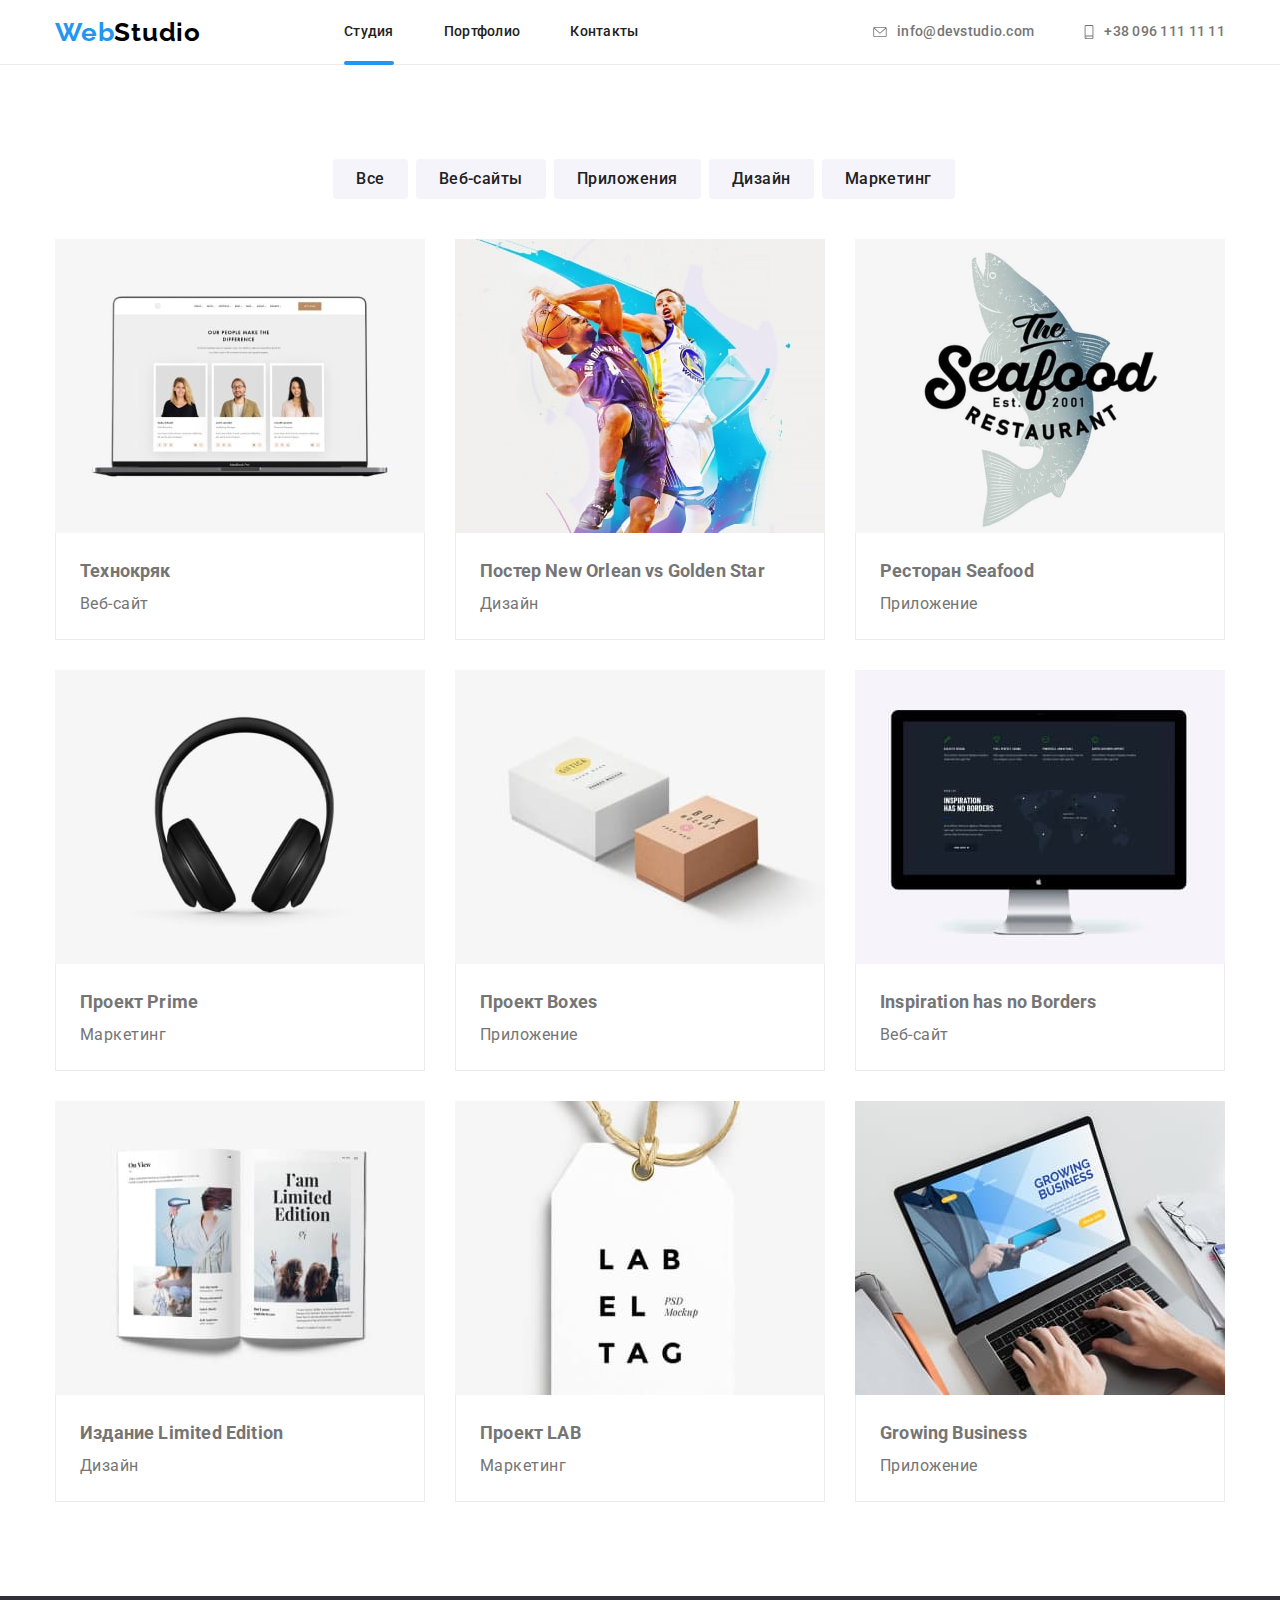
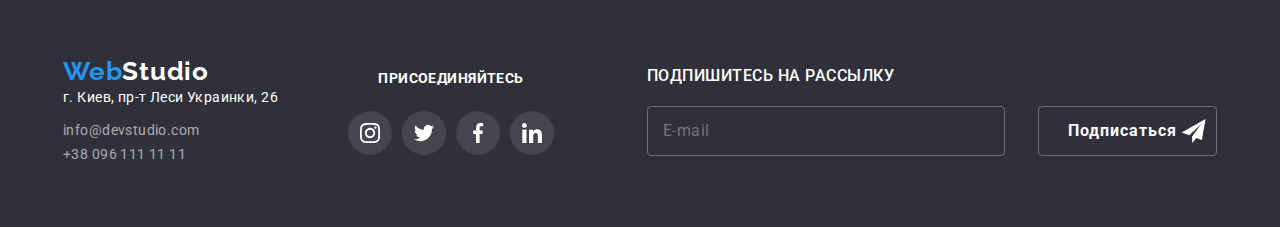
==== commit 4221aa0e: "28/12" ====
--- a/portfolio.html
+++ b/portfolio.html
@@ -26,59 +26,123 @@
   </head>
 
   <body>
-    <!--шапка портфолио-->
-
-    <!-- <header class="header">
+    <!-- шапка портфолио-->
+ <header class="header">
       <div class="conteiner header-main">
         <nav class="header-navigation">
-          <a class="logo" href=""> <span class="logo-span">Web</span>Studio </a>
-          <ul class="list header-navigation__header-list header-list">
-            <li class="header-item">
-              <a class="link header-link" href="./index.html">Студия</a>
-            </li>
-            <li class="header-item">
-              <a class="link header-link current" href="./portfolio.html"
-                >Портфолио</a
-              >
-            </li>
-            <li class="header-item">
-              <a class="link header-link" href="">Контакты</a>
-            </li>
-          </ul>
-        </nav>
-
-        <ul class="list list-link link-contacts">
-          <li class="contacts-link">
-            <a class="link link-mail" href="milto:info@devstudio.com">
-              <div class="icon">
-                <svg class="icon-link-mail" width="16" height="12">
-                  <use
-                    href="./images/icons/symbol-defs.svg#icon-envelope-hover"
-                  ></use>
-                </svg>
-              </div>
-              info@devstudio.com
-            </a>
+        <a class="logo" href="">
+          <span class="logo-span">Web</span>Studio
+        </a>
+        <ul class="list header-navigation__header-list header-list">
+          <li class="header-item">
+            <a class="link header-link current" href="./index.html">Студия</a>
           </li>
-          <li class="contacts-link">
-            <a class="link link-phone" href="tel:+380961111111">
-              <div class="icon">
-                <svg class="icon-link-phone" width="10" height="16">
-                  <use
-                    href="./images/icons/symbol-defs.svg#icon-smartphone"
-                  ></use>
-                </svg>
-              </div>
-              +38 096 111 11 11
-            </a>
+          <li class="header-item item">
+            <a class="link header-link" href="./portfolio.html">Портфолио</a>
+          </li>
+          <li class="header-item item">
+            <a class="link header-link" href="">Контакты</a>
           </li>
         </ul>
+      </nav>
+
+      <ul class="list list-link link-contacts">
+        <li class="contacts-link">
+          <a class="link link-mail" href="milto:info@devstudio.com">
+          <div class="icon">
+          <svg class="icon-link-mail" width="16" height="12" >
+            <use href="./images/icons/symbol-defs.svg#icon-envelope-hover">
+            </use>
+          </svg>
+          </div>
+          info@devstudio.com
+          </a>
+        </li>
+        <li class="contacts-link">
+          <a class="link link-phone" href="tel:+380961111111">
+          <div class="icon">
+          <svg class="icon-link-phone" width="10" height="16">
+            <use href="./images/icons/symbol-defs.svg#icon-smartphone">
+            </use>
+          </svg>
+          </div>
+          +38 096 111 11 11
+          </a>
+        </li>
+      </ul>
+</div>
+<!-- Мобильное меню -->
+      <button type="button" class="open-menu-btn">
+        <svg class="icon-link-menu" width="24" height="16">
+            <use href="./images/icons/symbol-defs.svg#icon-menu_24px">
+            </use>
+          </svg>
+      </button>
+      <div class="mob-menu is-hidden">
+        <div class="conteiner">
+          <div class="mob-menu-top">
+         <button type="button" class="close-menu-btn">
+    <svg class="modal-close-icone" width="18" height="18">
+      <use href="./images/icons/symbol-defs.svg#icon-close_24px">
+      </use>
+    </svg>
+  </button>
+   <ul class="list mob-menu-list-navigation__list-menu list-menu">
+          <li class="mob-menu-list-item">
+            <a class="link mob-menu-list-link" href="./index.html">Студия</a>
+          </li>
+          <li class="mob-menu-list-item item">
+            <a class="link mob-menu-list-link" href="./portfolio.html">Портфолио</a>
+          </li>
+          <li class="mob-menu-list-item item">
+            <a class="link mob-menu-list-link" href="">Контакты</a>
+          </li>
+        </ul>
+        </div>
+        <div class="mob-menu-bottom">
+         <ul class="list mob-menu-contact-list contacts-list">
+           <li class="mob-menu-contacts-link">
+          <a class="link mob-menu-link-phone" href="tel:+380961111111">
+          +38 096 111 11 11
+          </a>
+        </li>
+        <li class="mob-menu-contacts-link">
+          <a class="link mob-menu-link-mail" href="milto:info@devstudio.com">
+           info@devstudio.com
+          </a>
+        </li>
+      </ul>
+      <ul class="list mob-menu__social-list social-list">
+                  <li class="mob-menu-item__social-item">
+                    <a href="" class="link mob-menu__social-link social-link">
+                     <p>Instagram</p> 
+                    </a>
+                  </li>
+                <li class="mob-menu-item__social-item">
+                    <a href="" class="link mob-menu__social-link social-link">
+                      <p>Twitter</p>
+                    </a>
+                  </li>
+                  <li class="mob-menu-item__social-item">
+                    <a href="" class="link mob-menu__social-link social-link">
+                      <p>Facebook</p>
+                    </a>
+                  </li>
+                  <li class="mob-menu-item__social-item">
+                    <a href="" class="link mob-menu__social-link social-link">
+                     <p>LinkedIn</p> 
+                    </a>
+                  </li>
+                </ul>
+          </div>
       </div>
-    </header> -->
+      </div>
+    
+    </header>
 
     <!--основная информация портфолио-->
-    <!-- <main> -->
-    <!-- <section class="conteiner-hero-portfolio">
+    <main>
+      <section class="conteiner-hero-portfolio">
         <div class="conteiner">
           <ul class="list list-btn">
             <li class="title-btn">
@@ -109,24 +173,46 @@
             <li class="link-cards-portfolio">
               <a class="link cards-portfolio">
                 <div class="portfolio-foto">
-                  <img
-                    src="./images/items/item  1.jpg"
-                    alt="фото трех людей"
-                    width="370"
-                    height="294"
-                  />
-                  <div class="portfolio-foto-window">
-                    <p class="text-window-portfolio">
-                      Технокряк это современная площадка распространения
-                      коронавируса. Компании используют эту платформу для
-                      цифрового шпионажа и атак на защищённые сервера
-                      конкурентов.
-                    </p>
-                  </div>
-                </div>
-
-                <div class="card-portfolio-footer">
-                  <h2 class="title-work">Технокряк</h2>
+                  <picture>
+                     <picture>
+                    <source
+                      srcset="./images/items/img-1-min.jpg 1x,
+                      ./images/items/desctop/img-1-2x-min.jpg 2x"
+                           
+                      media="(min-width: 1200px)"
+                    />
+                    <source
+                      srcset="
+                        ./images/items/tab/img-1-min.jpg 1x,
+                        ./images/items/tab/img-1@2x-min.jpg 2x
+                      "
+                      media="(min-width:678px)"
+                    />
+                    <source
+                      srcset="
+                        ./images/items/mob/img-min.jpg    1x,
+                        ./images/items/mob/img@2x-min.jpg 2x
+                      "
+                      media="(min-width: 320px)"
+                    />
+                    <img
+                      src="./images/items/mob/img-min.jpg"
+                      alt="фото трех людей"
+                    />
+                  </picture>
+
+                  <div class="portfolio-foto-window">
+                    <p class="text-window-portfolio">
+                      Технокряк это современная площадка распространения
+                      коронавируса. Компании используют эту платформу для
+                      цифрового шпионажа и атак на защищённые сервера
+                      конкурентов.
+                    </p>
+                  </div>
+                </div>
+
+                <div class="card-portfolio-footer">
+                  <h2 class="card-portfolio-footer__title-work">Технокряк</h2>
                   <p class="name-work">Веб-сайт</p>
                 </div>
               </a>
@@ -135,24 +221,40 @@
             <li class="link-cards-portfolio">
               <a class="link cards-portfolio">
                 <div class="portfolio-foto">
-                  <img
-                    src="./images/items/item 2.jpg"
-                    alt="фото спортсменов"
-                    width="370"
-                    height="294"
-                  />
-                  <div class="portfolio-foto-window">
-                    <p class="text-window-portfolio">
-                      Технокряк это современная площадка распространения
-                      коронавируса. Компании используют эту платформу для
-                      цифрового шпионажа и атак на защищённые сервера
-                      конкурентов.
-                    </p>
-                  </div>
-                </div>
-
-                <div class="card-portfolio-footer">
-                  <h2 class="title-work">Постер New Orlean vs Golden Star</h2>
+                  <picture>
+                    <source
+                      srcset="./images/items/desctop/img-2-desctop-min.jpg 1x,
+                      ./images/items/desctop/img-2-desctop-2x-min.jpg 2x"
+                      media="(min-width: 1200px)"
+                    />
+                    <source
+                      srcset="./images/items/tab/img-2-tab-min.jpg 1x,
+                    ./images/items/tab/img-2@2x-min.jpg 2x"
+                      media="(min-width:678px)"
+                    />
+                    <source
+                      srcset="./images/items/mob/img-2-min.jpg 1x,
+                      ./images/items/mob/img-2-2x-min.jpg 2x"
+                      media="(min-width:320px)"
+                    />
+                    <img
+                      src="./images/items/mob/img-2-min.jpg"
+                      alt="фото спортсменов"
+                    />
+                  </picture>
+
+                  <div class="portfolio-foto-window">
+                    <p class="text-window-portfolio">
+                      Технокряк это современная площадка распространения
+                      коронавируса. Компании используют эту платформу для
+                      цифрового шпионажа и атак на защищённые сервера
+                      конкурентов.
+                    </p>
+                  </div>
+                </div>
+
+                <div class="card-portfolio-footer">
+                  <h2 class="card-portfolio-footer__title-work">Постер New Orlean vs Golden Star</h2>
                   <p class="name-work">Дизайн</p>
                 </div>
               </a>
@@ -161,24 +263,40 @@
             <li class="link-cards-portfolio">
               <a class="link cards-portfolio">
                 <div class="portfolio-foto">
-                  <img
-                    src="./images/items/item  3.jpg"
-                    alt="фото постера ресторана"
-                    width="370"
-                    height="294"
-                  />
-                  <div class="portfolio-foto-window">
-                    <p class="text-window-portfolio">
-                      Технокряк это современная площадка распространения
-                      коронавируса. Компании используют эту платформу для
-                      цифрового шпионажа и атак на защищённые сервера
-                      конкурентов.
-                    </p>
-                  </div>
-                </div>
-
-                <div class="card-portfolio-footer">
-                  <h2 class="title-work">Ресторан Seafood</h2>
+                  <picture>
+                    <source
+                      srcset="./images/items/desctop/img-3-min.jpg 1x,
+                      ./images/items/desctop/img3-2x-min.jpg 2x"
+                      media="(min-width: 1200px)"
+                    />
+                    <source
+                      srcset="./images/items/tab/img-tab-3-min.jpg 1x,
+                    ./images/items/tab/img-tab-3-2x-min.jpg 2x"
+                      media="(min-width:678px)"
+                    />
+                    <source
+                      srcset="./images/items/mob/img-mob-3-min.jpg 1x,
+                    ./images/items/mob/img-mob-3-2x-min.jpg"
+                      media="(min-width:320px)"
+                    />
+                    <img
+                      src="./images/items/mob/img-mob-3-min.jpg"
+                      alt="фото постера ресторана"
+                    />
+                  </picture>
+
+                  <div class="portfolio-foto-window">
+                    <p class="text-window-portfolio">
+                      Технокряк это современная площадка распространения
+                      коронавируса. Компании используют эту платформу для
+                      цифрового шпионажа и атак на защищённые сервера
+                      конкурентов.
+                    </p>
+                  </div>
+                </div>
+
+                <div class="card-portfolio-footer">
+                  <h2 class="card-portfolio-footer__title-work">Ресторан Seafood</h2>
                   <p class="name-work">Приложение</p>
                 </div>
               </a>
@@ -187,24 +305,40 @@
             <li class="link-cards-portfolio">
               <a class="link cards-portfolio">
                 <div class="portfolio-foto">
-                  <img
-                    src="./images/items/item 4.jpg"
-                    alt="фото наушников"
-                    width="370"
-                    height="294"
-                  />
-                  <div class="portfolio-foto-window">
-                    <p class="text-window-portfolio">
-                      Технокряк это современная площадка распространения
-                      коронавируса. Компании используют эту платформу для
-                      цифрового шпионажа и атак на защищённые сервера
-                      конкурентов.
-                    </p>
-                  </div>
-                </div>
-
-                <div class="card-portfolio-footer">
-                  <h2 class="title-work">Проект Prime</h2>
+                  <picture>
+                    <source
+                      srcset="./images/items/desctop/img-4-desctop-min.jpg 1x,
+                                    ./images/items/desctop/img-4-desctop-@2x-min.jpg 2x"
+                      media="(min-width: 1200px)"
+                    />
+                    <source
+                      srcset="
+                              ./images/items/tab/img-4-tab-min.jpg 1x,
+                              ./images/items/tab/img@2x-4-tab-min.jpg 2x
+                      "
+                      media="(min-width:678px)"
+                    />
+                    <source
+                      srcset="./images/items/mob/img-4-mob-min.jpg 1x, 
+                    ./images/items/mob/img-4-mob-2x-min.jpg 2x"
+                      media="(min-width:320px)"
+                    />
+                    <img src="./images/items/mob/img-4-mob-min.jpg" 
+                    alt="фото наушников" />
+                  </picture>
+
+                  <div class="portfolio-foto-window">
+                    <p class="text-window-portfolio">
+                      Технокряк это современная площадка распространения
+                      коронавируса. Компании используют эту платформу для
+                      цифрового шпионажа и атак на защищённые сервера
+                      конкурентов.
+                    </p>
+                  </div>
+                </div>
+
+                <div class="card-portfolio-footer">
+                  <h2 class="card-portfolio-footer__title-work">Проект Prime</h2>
                   <p class="name-work">Маркетинг</p>
                 </div>
               </a>
@@ -213,24 +347,39 @@
             <li class="link-cards-portfolio">
               <a class="link cards-portfolio">
                 <div class="portfolio-foto">
-                  <img
-                    src="./images/items/item 5.jpg"
+                    <picture>
+                    <source
+                      srcset="./images/items/item-5.jpg 1x,
+                      ./images/items/desctop/img-desctop-5-@2x-min.jpg 2x"
+                      media="(min-width: 1200px)"
+                    />
+                    <source
+                      srcset="./images/items/tab/img-tab-5-min.jpg 1x,
+                      ./images/items/tab/img-tab-5-@2x-min.jpg 2x"
+                      media="(min-width:678px)"
+                    />
+                    <source
+                      srcset="./images/items/mob/img-mob-5-min.jpg 1x,
+                      ./images/items/mob/img-mob-5@2x-min.jpg 2x"
+                      media="(min-width:320px)"
+                    />
+                    <img src="./images/items/mob/img-mob-5-min.jpg"
                     alt="фото двух коробок"
-                    width="370"
-                    height="294"
-                  />
-                  <div class="portfolio-foto-window">
-                    <p class="text-window-portfolio">
-                      Технокряк это современная площадка распространения
-                      коронавируса. Компании используют эту платформу для
-                      цифрового шпионажа и атак на защищённые сервера
-                      конкурентов.
-                    </p>
-                  </div>
-                </div>
-
-                <div class="card-portfolio-footer">
-                  <h2 class="title-work">Проект Boxes</h2>
+                    />
+                  </picture>
+                    
+                  <div class="portfolio-foto-window">
+                    <p class="text-window-portfolio">
+                      Технокряк это современная площадка распространения
+                      коронавируса. Компании используют эту платформу для
+                      цифрового шпионажа и атак на защищённые сервера
+                      конкурентов.
+                    </p>
+                  </div>
+                </div>
+
+                <div class="card-portfolio-footer">
+                  <h2 class="card-portfolio-footer__title-work">Проект Boxes</h2>
                   <p class="name-work">Приложение</p>
                 </div>
               </a>
@@ -239,24 +388,40 @@
             <li class="link-cards-portfolio">
               <a class="link cards-portfolio">
                 <div class="portfolio-foto">
-                  <img
-                    src="./images/items/item 6.jpg"
+                  <picture>
+                    <source
+                      srcset="./images/items/item-6.jpg 1x,
+                      ./images/items/desctop/img-desctop-6-@2x-min.jpg 2x"
+                      media="(min-width: 1200px)"
+                    />
+                    <source
+                      srcset="./images/items/tab/img-tab-6-min.jpg 1x,
+                      ./images/items/tab/img-tab-6-@2x-min.jpg 2x"
+                      media="(min-width:678px)"
+                    />
+                    <source
+                      srcset="./images/items/mob/img-mob-6-min.jpg 1x,
+                      ./images/items/mob/img-mob-6-@2x-min.jpg 2x"
+                      media="(min-width:320px)"
+                    />
+                    <img
+                    src="./images/items/mob/img-mob-6-min.jpg"
                     alt="фото монитора компьютера"
-                    width="370"
-                    height="294"
-                  />
-                  <div class="portfolio-foto-window">
-                    <p class="text-window-portfolio">
-                      Технокряк это современная площадка распространения
-                      коронавируса. Компании используют эту платформу для
-                      цифрового шпионажа и атак на защищённые сервера
-                      конкурентов.
-                    </p>
-                  </div>
-                </div>
-
-                <div class="card-portfolio-footer">
-                  <h2 class="title-work">Inspiration has no Borders</h2>
+                    />
+                  </picture>
+                  
+                  <div class="portfolio-foto-window">
+                    <p class="text-window-portfolio">
+                      Технокряк это современная площадка распространения
+                      коронавируса. Компании используют эту платформу для
+                      цифрового шпионажа и атак на защищённые сервера
+                      конкурентов.
+                    </p>
+                  </div>
+                </div>
+
+                <div class="card-portfolio-footer">
+                  <h2 class="card-portfolio-footer__title-work">Inspiration has no Borders</h2>
                   <p class="name-work">Веб-сайт</p>
                 </div>
               </a>
@@ -265,24 +430,40 @@
             <li class="link-cards-portfolio">
               <a class="link cards-portfolio">
                 <div class="portfolio-foto">
-                  <img
-                    src="./images/items/item 7.jpg"
+                  <picture>
+                    <source
+                      srcset="./images/items/item-7.jpg 1x,
+                      ./images/items/desctop/img-desctop-7-2x-min.jpg 2x"
+                      media="(min-width: 1200px)"
+                    />
+                    <source
+                      srcset="./images/items/tab/img-tab-7-min.jpg 1x,
+                      ./images/items/tab/img-tab-7@2x-min.jpg 2x"
+                      media="(min-width:678px)"
+                    />
+                    <source
+                      srcset="./images/items/mob/img-mob-7-min.jpg 1x,
+                      ./images/items/mob/img-mob-7-@2x-min.jpg 2x"
+                      media="(min-width:320px)"
+                    />
+                    <img
+                    src="./images/items/mob/img-mob-7-min.jpg"
                     alt="фото раскрытой книги"
-                    width="370"
-                    height="294"
-                  />
-                  <div class="portfolio-foto-window">
-                    <p class="text-window-portfolio">
-                      Технокряк это современная площадка распространения
-                      коронавируса. Компании используют эту платформу для
-                      цифрового шпионажа и атак на защищённые сервера
-                      конкурентов.
-                    </p>
-                  </div>
-                </div>
-
-                <div class="card-portfolio-footer">
-                  <h2 class="title-work">Издание Limited Edition</h2>
+                    />
+                  </picture>
+                  
+                  <div class="portfolio-foto-window">
+                    <p class="text-window-portfolio">
+                      Технокряк это современная площадка распространения
+                      коронавируса. Компании используют эту платформу для
+                      цифрового шпионажа и атак на защищённые сервера
+                      конкурентов.
+                    </p>
+                  </div>
+                </div>
+
+                <div class="card-portfolio-footer">
+                  <h2 class="card-portfolio-footer__title-work">Издание Limited Edition</h2>
                   <p class="name-work">Дизайн</p>
                 </div>
               </a>
@@ -291,23 +472,39 @@
             <li class="link-cards-portfolio">
               <a class="link cards-portfolio">
                 <div class="portfolio-foto">
-                  <img
-                    src="./images/items/item 8.jpg"
+                  <picture>
+                    <source
+                      srcset="./images/items/item-8.jpg 1x,
+                      ./images/items/desctop/img-desctop-8-@2x-min.jpg 2x"
+                      media="(min-width: 1200px)"
+                    />
+                    <source
+                      srcset="./images/items/tab/img-tab-8-min.jpg 1x,
+                      ./images/items/tab/img-tab-8@2x-min.jpg 2x"
+                      media="(min-width:678px)"
+                    />
+                    <source
+                      srcset="./images/items/mob/img-mob-8-min.jpg 1x,
+                      ./images/items/mob/img-mob-8@2x-min.jpg 2x"
+                      media="(min-width:320px)"
+                    />
+                    <img
+                    src="./images/items/mob/img-mob-8-min.jpg"
                     alt="фото товарной бирки"
-                    width="370"
-                    height="294"
-                  />
-                  <div class="portfolio-foto-window">
-                    <p class="text-window-portfolio">
-                      Технокряк это современная площадка распространения
-                      коронавируса. Компании используют эту платформу для
-                      цифрового шпионажа и атак на защищённые сервера
-                      конкурентов.
-                    </p>
-                  </div>
-                </div>
-                <div class="card-portfolio-footer">
-                  <h2 class="title-work">Проект LAB</h2>
+                    />
+                  </picture>
+                
+                  <div class="portfolio-foto-window">
+                    <p class="text-window-portfolio">
+                      Технокряк это современная площадка распространения
+                      коронавируса. Компании используют эту платформу для
+                      цифрового шпионажа и атак на защищённые сервера
+                      конкурентов.
+                    </p>
+                  </div>
+                </div>
+                <div class="card-portfolio-footer">
+                  <h2 class="card-portfolio-footer__title-work">Проект LAB</h2>
                   <p class="name-work">Маркетинг</p>
                 </div>
               </a>
@@ -316,40 +513,57 @@
             <li class="link-cards-portfolio">
               <a class="link cards-portfolio">
                 <div class="portfolio-foto">
-                  <img
-                    src="./images/items/item  9.jpg"
+                  <picture>
+                     <source
+                      srcset="./images/items/item-9.jpg 1x,
+                      ./images/items/desctop/img-desctop-9-2x-min.jpg 2x"
+                      media="(min-width: 1200px)"
+                    />
+                    <source
+                      srcset="./images/items/tab/img-tab-9-min.jpg 1x,
+                      ./images/items/tab/img-tab-9-@2x-min.jpg 2x"
+                      media="(min-width:678px)"
+                    />
+                    <source
+                      srcset="./images/items/mob/img-mob-9-min.jpg 1x,
+                      ./images/items/mob/img-mob-9-@2x-min.jpg 2x"
+                      media="(min-width:320px)"
+                    />
+                    <img
+                    src="./images/items/mob/img-mob-9-min.jpg"
                     alt="фото открытого ноутбука"
-                    width="370"
-                    height="294"
-                  />
-                  <div class="portfolio-foto-window">
-                    <p class="text-window-portfolio">
-                      Технокряк это современная площадка распространения
-                      коронавируса. Компании используют эту платформу для
-                      цифрового шпионажа и атак на защищённые сервера
-                      конкурентов.
-                    </p>
-                  </div>
-                </div>
-                <div class="card-portfolio-footer">
-                  <h2 class="title-work">Growing Business</h2>
+                    />
+                  </picture>
+                  
+                  <div class="portfolio-foto-window">
+                    <p class="text-window-portfolio">
+                      Технокряк это современная площадка распространения
+                      коронавируса. Компании используют эту платформу для
+                      цифрового шпионажа и атак на защищённые сервера
+                      конкурентов.
+                    </p>
+                  </div>
+                </div>
+                <div class="card-portfolio-footer">
+                  <h2 class="card-portfolio-footer__title-work">Growing Business</h2>
                   <p class="name-work">Приложение</p>
                 </div>
               </a>
             </li>
           </ul>
         </div>
-      </section> -->
-    <!-- </main> -->
-    <!-- <footer class="conteiner-footer">
-      <div class="conteiner footer-main">
-        <div class="conteiner-footer-inform">
+      </section>
+    </main>
+    <footer class="conteiner-footer">
+    <div class="conteiner conteiner-footer__footer-main footer-main">
+      
+        <div class="conteiner-footer__inform">
           <a class="logo logo-footer" href="./index.html">
             <span class="logo-span">Web</span>Studio
           </a>
 
           <address class="address">г. Киев, пр-т Леси Украинки, 26</address>
-          <ul class="list list-link list-link-footer">
+          <ul class="list list-link conteiner-footer__list-link-footer">
             <li>
               <a class="link footer-link" href="milto:info@devstudio.com"
                 >info@devstudio.com</a
@@ -361,68 +575,62 @@
               >
             </li>
           </ul>
-        </div>
-        <div class="conteiner-footer-social-links">
-          <h2 class="title-social-links">присоединяйтесь</h2>
+          </div>
+          <div class="conteiner-footer-social-links">
+          <h2 class="conteiner-footer__title-social-links title-social-links">присоединяйтесь</h2>
           <ul class="list social-list-footer">
-            <li class="social-footer-item">
-              <a href="" class="link footer-social-link">
-                <svg class="footer-social-icon" width="20" height="20">
-                  <use
-                    href="./images/icons/symbol-defs.svg#icon-instagram-2"
-                  ></use>
-                </svg>
-              </a>
-            </li>
-            <li class="social-footer-item">
-              <a href="" class="link footer-social-link">
-                <svg class="footer-social-icon" width="20" height="20">
-                  <use
-                    href="./images/icons/symbol-defs.svg#icon-twitter-1"
-                  ></use>
-                </svg>
-              </a>
-            </li>
-            <li class="social-footer-item">
-              <a href="" class="link footer-social-link">
-                <svg class="footer-social-icon" width="20" height="20">
-                  <use
-                    href="./images/icons/symbol-defs.svg#icon-facebook-1"
-                  ></use>
-                </svg>
-              </a>
-            </li>
-            <li class="social-footer-item">
-              <a href="" class="link footer-social-link">
-                <svg class="footer-social-icon" width="20" height="20">
-                  <use
-                    href="./images/icons/symbol-defs.svg#icon-linkedin-1"
-                  ></use>
-                </svg>
-              </a>
-            </li>
-          </ul>
-        </div>
-        <div class="conteiner-footer-proposition">
-          <h2 class="footer-title-proposition">Подпишитесь на рассылку</h2>
+                  <li class="social-footer-item">
+                    <a href="" class="link footer-social-link">
+                      <svg class="footer-social-icon" width="20" height="20">
+                        <use href="./images/icons/symbol-defs.svg#icon-instagram-2">
+                        </use>
+                      </svg>
+                    </a>
+                  </li>
+                <li class="social-footer-item">
+                    <a href="" class="link footer-social-link">
+                      <svg class="footer-social-icon" width="20" height="20">
+                        <use href="./images/icons/symbol-defs.svg#icon-twitter-1">
+                        </use>
+                      </svg>
+                    </a>
+                  </li>
+                  <li class="social-footer-item">
+                    <a href="" class="link footer-social-link">
+                      <svg class="footer-social-icon" width="20" height="20">
+                        <use href="./images/icons/symbol-defs.svg#icon-facebook-1">
+                        </use>
+                      </svg>
+                    </a>
+                  </li>
+                  <li class="social-footer-item">
+                    <a href="" class="link footer-social-link">
+                      <svg class="footer-social-icon" width="20" height="20">
+                        <use href="./images/icons/symbol-defs.svg#icon-linkedin-1">
+                        </use>
+                      </svg>
+                    </a>
+                  </li>
+                </ul>
+          
+      </div>
+      
+      <div class="conteiner-footer-proposition">
+        <h2 class="footer-title-proposition">Подпишитесь на рассылку</h2>
           <form action="#" class="footer-form">
-            <label class="footer-label">
-              <input
-                type="email"
-                name="email"
-                class="email-footer-proposition"
-                placeholder="E-mail"
-              />
-            </label>
-            <button type="submit" class="btn btn-footer-proposition">
-              Подписаться
-              <svg class="footer-icon-proposition" widht="24" height="24">
-                <use href="./images/icons/symbol-defs.svg#icon-icon-send"></use>
-              </svg>
-            </button>
-          </form>
-        </div>
+          <label class="footer-label">
+            <input type="email" name="email" class="email-footer-proposition" placeholder="E-mail"/> 
+          </label>
+          <button type="submit" class="btn btn-footer-proposition">Подписаться
+            <svg class="footer-icon-proposition" widht="24" height="24">
+              <use href="./images/icons/symbol-defs.svg#icon-icon-send"></use>
+            </svg>
+          </button>
+        </form>
+      
       </div>
-    </footer> -->
+ </div>
+ </footer>
+ <script src="./js/menu.js"></script>
   </body>
 </html>
--- a/css/main.css
+++ b/css/main.css
@@ -28,6 +28,30 @@
   --timing-function: cubic-bezier(0.4, 0, 0.2, 1);
 }
 
+.list-team__mamber-social-link, .footer-social-link {
+  width: 100%;
+  height: 100%;
+  border-radius: 50%;
+  display: flex;
+  align-items: center;
+  justify-content: center;
+  transition: background-color 250ms var(--timing-function);
+}
+
+.list-team__mamber-social-link:hover, .footer-social-link:hover, .list-team__mamber-social-link:focus, .footer-social-link:focus {
+  background-color: #2196f3;
+}
+
+.list-team__social-team-item, .social-footer-item {
+  width: 44px;
+  height: 44px;
+  display: flex;
+}
+
+.list-team__social-team-item + .list-team__social-team-item, .social-footer-item + .list-team__social-team-item, .list-team__social-team-item + .social-footer-item, .social-footer-item + .social-footer-item {
+  margin-left: 10px;
+}
+
 P h1,
 h2,
 h3,
@@ -43,18 +67,15 @@
 }
 
 img {
+  width: 100%;
   display: block;
   max-width: 100%;
 }
 
-button {
-  cursor: pointer;
-}
-
 .conteiner-footer-social-links {
-  display: block;
   padding: 0;
   margin: 0;
+  display: block;
 }
 
 .social-list-footer {
@@ -63,60 +84,50 @@
   justify-content: center;
 }
 
-.social-team-list {
+.list-team__social-team-list {
   display: flex;
   align-items: center;
   justify-content: center;
   margin-top: 16px;
 }
 
-.social-team-item {
-  width: 44px;
-  height: 44px;
-  display: flex;
-}
-
-.social-team-item + .social-team-item {
-  margin-left: 10px;
-}
-
-.mamber-social-link {
-  width: 100%;
-  height: 100%;
-  border-radius: 50%;
-  display: flex;
-  align-items: center;
-  justify-content: center;
-  transition: background-color 250ms var(--timing-function);
-}
-
-.mamber-social-link:focus,
-.mamber-social-link:hover {
-  background-color: #2196f3;
-}
-
-.mamber-social-icon {
+.list-team__mamber-social-icon {
   display: flex;
   fill: var(--link-color-second);
   transition: fill 250ms var(--timing-function);
 }
 
-.mamber-social-link:hover .mamber-social-icon,
-.mamber-social-link:focus .mamber-social-icon {
-  fill: #fff;
-}
-
 .conteiner {
-  /* width: 1200px; */
-  /* padding-left: 15px; */
+  width: 100%;
+  padding-left: 15px;
   padding-right: 15px;
-  /* margin-left: auto; */
-  /* margin-right: auto; */
+  margin-left: auto;
+  margin-right: auto;
   padding-top: -94px;
   padding-bottom: -94px;
 }
 
+@media screen and (min-width: 480px) {
+  .conteiner {
+    width: 480px;
+  }
+}
+
+@media screen and (min-width: 768px) {
+  .conteiner {
+    width: 768px;
+  }
+}
+
+@media screen and (min-width: 1200px) {
+  .conteiner {
+    width: 1200px;
+  }
+}
+
 body {
+  width: 100vw;
+  height: 100vh;
   font-family: Roboto, sans-serif;
   margin: 0;
 }
@@ -135,7 +146,33 @@
   letter-spacing: 0.02em;
   color: var(--second-link-color);
   cursor: pointer;
-  transition: color 250ms var(--timing-function);
+  transition: color 250ms var(--timing-function), background-color 250ms var(--timing-function);
+}
+
+.mamber-social-link:hover .link,
+.mamber-social-link:focus .link {
+  fill: #fff;
+}
+
+.link:hover, .link:focus {
+  color: var(--link-accent);
+}
+
+button {
+  display: block;
+  cursor: pointer;
+}
+
+svg {
+  display: block;
+  max-width: 100%;
+  height: auto;
+  padding: 0;
+}
+
+p {
+  margin-top: 0;
+  margin-bottom: 0;
 }
 
 .visually-hidden {
@@ -159,16 +196,12 @@
   transition: opacity 250ms linear, visibility 250ms linear;
   visibility: visible;
   opacity: 1;
-}
-
-.backdrop .is-hidden .modal {
-  transform: scale(1.5) rotate(180deg);
-  transition: transform 250ms perspective-origin 250ms;
+  z-index: 6;
 }
 
 .modal {
-  width: 528px;
-  min-height: 581px;
+  max-width: 450px;
+  min-height: 609px;
   background-color: #fff;
   border-radius: 4px;
   top: 50%;
@@ -179,6 +212,20 @@
   transform: translate(-50%, -50%);
   position: absolute;
   transition: transform 250ms, perspective-origin 250ms;
+  overflow: scroll;
+}
+
+.backdrop .is-hidden .modal {
+  transform: scale(1.5) rotate(180deg);
+  transition: transform 250ms perspective-origin 250ms;
+}
+
+@media screen and (min-width: 1200px) {
+  .modal {
+    min-width: 528px;
+    height: 581px;
+    overflow: hidden;
+  }
 }
 
 .modal-close {
@@ -204,12 +251,21 @@
 .title-modal {
   font-weight: 700;
   font-size: 20px;
-  line-height: 1.15;
+  line-height: 1.5;
+  letter-spacing: 0.03em;
   text-align: center;
-  letter-spacing: 0.03em;
   margin-bottom: 12px;
   margin-top: 0;
   color: var(--second-title-color);
+}
+
+@media screen and (min-width: 1200px) {
+  .title-modal {
+    font-weight: 700;
+    font-size: 20px;
+    line-height: 1.15;
+    letter-spacing: 0.03em;
+  }
 }
 
 .modal-form-input {
@@ -273,8 +329,7 @@
   cursor: pointer;
   border: 1px solid transparent;
   border-radius: 4px;
-  box-shadow: 0px 1px 3px rgba(0, 0, 0, 0.12), 0px 1px 1px rgba(0, 0, 0, 0.14),
-    0px 2px 1px rgba(0, 0, 0, 0.2);
+  box-shadow: 0px 1px 3px rgba(0, 0, 0, 0.12), 0px 1px 1px rgba(0, 0, 0, 0.14), 0px 2px 1px rgba(0, 0, 0, 0.2);
 }
 
 .modal-btn:hover {
@@ -297,13 +352,25 @@
 }
 
 .check-text {
-  font-weight: normal;
-  font-size: 14px;
-  line-height: 1.71;
-  letter-spacing: 0.03em;
-  display: flex;
-  align-items: center;
+  font-weight: 400;
+  font-size: 8px;
+  line-height: 1;
+  letter-spacing: 0.01em;
+  display: flex;
+  align-items: center;
+  white-space: nowrap;
+  overflow: hidden;
   color: var(--main-text-color);
+}
+
+@media screen and (min-width: 1200px) {
+  .check-text {
+    font-weight: 400;
+    font-size: 14px;
+    line-height: 1.71;
+    letter-spacing: 0.03em;
+    justify-content: center;
+  }
 }
 
 .check-item {
@@ -327,50 +394,98 @@
 }
 
 .policy-link {
+  font-weight: 400;
+  font-size: 8px;
+  line-height: 1;
+  letter-spacing: 0.01em;
   color: var(--accent-color);
 }
 
-.title-team {
-  margin-bottom: 50px;
+@media screen and (min-width: 1200px) {
+  .policy-link {
+    font-weight: 400;
+    font-size: 14px;
+    line-height: 1.71;
+    letter-spacing: 0.03em;
+  }
+}
+
+.team__title-team {
+  margin-bottom: 30px;
   margin-top: 0;
-  font-weight: bold;
-  font-size: 36px;
-  line-height: 1.16;
+  font-weight: 500;
+  font-size: 28px;
+  line-height: 1.17;
+  letter-spacing: 0.03em;
   text-align: center;
-  letter-spacing: 0.03em;
   color: var(--second-title-color);
 }
 
-.title-work {
+.work__hero-title-work {
   margin-bottom: 0;
   margin-top: 0;
   font-weight: 700;
-  font-size: 18px;
-  line-height: 2;
-  letter-spacing: 0.06em;
+  font-size: 36px;
+  line-height: 1.16;
+  letter-spacing: 0.03em;
   color: var(--second-title-color);
 }
 
-.title-clients {
+.clients__title-clients {
   margin-bottom: 50px;
   margin-top: 0;
-  font-weight: bold;
-  font-size: 36px;
-  line-height: 1.16;
+  font-weight: 500;
+  font-size: 28px;
+  line-height: 1.17;
+  letter-spacing: 0.03em;
   text-align: center;
-  letter-spacing: 0.03em;
   color: var(--second-title-color);
 }
 
 .list-btn {
-  display: flex;
-  align-items: center;
-  justify-content: center;
-  margin-bottom: 50px;
-}
-
-.list-btn .title-btn + .title-btn {
+  margin-bottom: 40px;
+}
+
+@media screen and (min-width: 768px) {
+  .list-btn {
+    display: flex;
+    justify-content: center;
+    margin-bottom: 30px;
+  }
+}
+
+@media screen and (min-width: 1200px) {
+  .list-btn {
+    display: flex;
+    flex-wrap: wrap;
+    align-items: center;
+    justify-content: center;
+    margin-bottom: 40px;
+  }
+}
+
+.title-btn {
+  display: inline-flex;
+  justify-content: center;
+  align-items: center;
   margin-left: 8px;
+  margin-bottom: 15px;
+}
+
+.title-btn:last-child {
+  margin-bottom: 0;
+}
+
+@media screen and (min-width: 768px) {
+  .title-btn {
+    margin-bottom: 0px;
+  }
+}
+
+@media screen and (min-width: 1200px) {
+  .title-btn {
+    margin-bottom: 0;
+  }
 }
 
 .title-btn-portfolio {
@@ -378,52 +493,59 @@
   border-radius: 4px;
   padding: 6px 22px;
   font-family: inherit;
-  font-style: normal;
   font-weight: 500;
   font-size: 16px;
   line-height: 1.62;
+  letter-spacing: 0.03em;
+  font-style: normal;
   text-align: center;
-  letter-spacing: 0.03em;
   color: var(--third-btn-color);
   background-color: var(--background-btn);
   border: 1px solid transparent;
   cursor: pointer;
-  transition: box-shadow 250ms var(--timing-function),
-    color 250ms var(--timing-function),
-    background-color 250ms var(--timing-function);
-}
-
-.title-btn-portfolio:hover,
-.title-btn-portfolio:focus {
+  transition: box-shadow 250ms var(--timing-function), color 250ms var(--timing-function), background-color 250ms var(--timing-function);
+}
+
+.title-btn-portfolio:hover, .title-btn-portfolio:focus {
   color: var(--second-btn-color);
   background-color: var(--first-btn-color);
   box-shadow: 0px 4px 4px rgba(0, 0, 0, 0.25);
 }
 
 .btn-footer-proposition {
-  display: flex;
   width: 200px;
   height: 50px;
-  align-items: center;
+  display: flex;
+  align-items: center;
+  justify-content: center;
+  margin-left: auto;
+  margin-right: auto;
   padding-left: 29px;
-  background-color: transparent;
+  border-color: var(--accent-color);
+  background-color: var(--accent-color);
   box-sizing: border-box;
   border: 1px solid rgba(255, 255, 255, 0.3);
   border-radius: 4px;
   font-weight: 700;
   font-size: 16px;
   line-height: 1.87;
+  letter-spacing: 0.06em;
   text-align: center;
-  letter-spacing: 0.06em;
   color: white;
   fill: white;
-  transition: border-color 250ms var(--timing-function),
-    background-color 250ms var(--timing-function);
-}
-
-.btn-footer-proposition:hover {
-  border-color: var(--accent-color);
-  background-color: var(--accent-color);
+  transition: border-color 250ms var(--timing-function), background-color 250ms var(--timing-function);
+}
+
+@media screen and (min-width: 1200px) {
+  .btn-footer-proposition {
+    margin: 0;
+    margin-left: 0;
+    background-color: transparent;
+  }
+  .btn-footer-proposition:hover, .btn-footer-proposition:focus {
+    border-color: var(--accent-color);
+    background-color: var(--accent-color);
+  }
 }
 
 .header {
@@ -431,16 +553,18 @@
   border-bottom: 1px solid var(--border-color-head);
 }
 
-.header-main {
-  display: flex;
-  align-items: center;
-  justify-content: space-around;
+@media screen and (min-width: 768px) {
+  .header-main {
+    display: flex;
+    align-items: center;
+    justify-content: center;
+  }
 }
 
 .header-navigation {
   display: flex;
   align-items: center;
-  justify-content: center;
+  justify-content: flex-start;
   text-decoration: none;
   font-weight: 700;
   font-size: 26px;
@@ -449,20 +573,18 @@
   color: var(--header-second-text-color);
 }
 
-.header-list {
-  display: flex;
-}
-
-.header-list .header-item + .header-item {
-  margin-left: 50px;
-}
-
-.header-item:last-child {
-  margin-right: 0;
+.header-navigation__header-list {
+  display: none;
+}
+
+@media screen and (min-width: 768px) {
+  .header-navigation__header-list {
+    display: flex;
+  }
 }
 
 .header-link {
-  display: block;
+  display: flex;
   position: relative;
   padding-top: 24px;
   padding-bottom: 24px;
@@ -472,10 +594,135 @@
   letter-spacing: 0.02em;
   text-decoration: none;
   color: var(--link-color);
+  margin-left: 50px;
+}
+
+.open-menu-btn {
+  margin: 0;
+  align-items: center;
+  justify-content: center;
+  border: none;
+  background-color: transparent;
+}
+
+@media screen and (min-width: 768px) {
+  .open-menu-btn {
+    display: none;
+  }
+}
+
+.close-menu-btn {
+  display: block;
+  margin-left: auto;
+  margin-bottom: 8.33px;
+  align-items: center;
+  justify-content: center;
+  border: none;
+  background-color: transparent;
+}
+
+.close-menu-btn:hover, .close-menu-btn:focus {
+  color: var(--link-accent);
+}
+
+.mob-menu {
+  position: fixed;
+  top: 0;
+  background-color: #fff;
+  width: 100vw;
+  height: 100vh;
+  z-index: 5;
+  padding-top: 21px;
+  padding-bottom: 48px;
+  padding-left: 40px;
+  visibility: visible;
+  opacity: 1;
+}
+
+.mob-menu .conteiner {
+  height: 100%;
+  display: flex;
+  flex-direction: column;
+  justify-content: space-between;
+}
+
+@media screen and (min-width: 768px) {
+  .mob-menu {
+    display: none;
+  }
+}
+
+.is-hidden {
+  visibility: hidden;
+  opacity: 0;
+  pointer-events: none;
+}
+
+.mob-menu-list-link {
+  font-weight: 500;
+  font-size: 40px;
+  line-height: 1.175;
+  letter-spacing: 0.02em;
+  color: #212121;
+}
+
+.mob-menu-list-link::hover, .mob-menu-list-link::focus {
+  color: var(--link-accent);
+}
+
+.mob-menu-list-item:not(:last-child) {
+  margin-bottom: 32px;
+}
+
+.mob-menu-contacts-link {
+  margin-bottom: 32px;
+}
+
+.mob-menu-contacts-link:last-child {
+  margin-bottom: 64px;
+}
+
+.mob-menu-link-phone {
+  font-weight: 500;
+  font-size: 24px;
+  line-height: 1.176;
+  letter-spacing: 0.02em;
+  color: var(--link-accent);
+}
+
+.mob-menu-link-mail {
+  font-weight: 500;
+  font-size: 24px;
+  line-height: 1.176;
+  letter-spacing: 0.02em;
+  color: #757575;
+}
+
+.mob-menu__social-list {
+  display: flex;
+}
+
+.mob-menu-item__social-item {
+  display: block;
+  margin-top: 0;
+  margin-bottom: 0;
+}
+
+.mob-menu-item__social-item:not(:last-child) {
+  margin-right: 10px;
+  padding-right: 10px;
+  border-right: 1px solid rgba(33, 33, 33, 0.2);
+}
+
+.mob-menu__social-link {
+  font-weight: 500;
+  font-size: 18px;
+  line-height: 1.22;
+  letter-spacing: 0.02em;
+  color: var(--link-accent);
 }
 
 .conteiner-footer {
-  display: flex;
   background-color: var(--background-color-footer);
   padding-top: 60px;
   padding-bottom: 60px;
@@ -483,121 +730,190 @@
   margin-right: 0;
 }
 
-.footer-main {
-  display: flex;
-  align-items: baseline;
-  justify-content: space-between;
-}
-
-.conteiner-footer-inform {
+.conteiner-footer__footer-main {
+  text-align: center;
+  align-items: center;
+  justify-content: center;
+}
+
+@media screen and (min-width: 768px) {
+  .conteiner-footer__footer-main {
+    display: flex;
+    flex-wrap: wrap;
+    justify-content: space-around;
+  }
+}
+
+@media screen and (min-width: 1200px) {
+  .conteiner-footer__footer-main {
+    justify-content: center;
+  }
+}
+
+.conteiner-footer__inform {
   display: block;
   padding: 0;
   margin: 0;
 }
 
+@media screen and (min-width: 1200px) {
+  .conteiner-footer__inform {
+    margin-right: 70px;
+    text-align: left;
+  }
+}
+
 .address {
-  display: flex;
+  text-align: center;
   padding-bottom: 9px;
-  font-style: normal;
-  font-weight: normal;
+  margin-top: 20px;
+  font-weight: 400;
   font-size: 14px;
   line-height: 1.71;
   letter-spacing: 0.03em;
+  font-style: normal;
   color: var(--footer-text-color);
 }
 
-.title-social-links {
+@media screen and (min-width: 1200px) {
+  .address {
+    margin-top: 0;
+  }
+}
+
+.conteiner-footer__title-social-links {
+  margin-top: 60px;
   margin-bottom: 20px;
-  font-weight: bold;
+  font-weight: 500;
+  font-size: 16px;
+  line-height: 1.14;
+  letter-spacing: 0.03em;
+  text-transform: uppercase;
+  color: var(--footer-text-color);
+}
+
+@media screen and (min-width: 768px) {
+  .conteiner-footer__title-social-links {
+    margin-top: 5px;
+  }
+}
+
+@media screen and (min-width: 1200px) {
+  .conteiner-footer__title-social-links {
+    margin-top: 0;
+    font-weight: 700;
+    font-size: 14px;
+    line-height: 1.71;
+    letter-spacing: 0.03em;
+    text-transform: uppercase;
+  }
+}
+
+.conteiner-footer__list-link-footer {
+  display: block;
+}
+
+.footer-link {
+  margin-bottom: 9px;
+  font-weight: 400;
   font-size: 14px;
   line-height: 1.71;
   letter-spacing: 0.03em;
+  color: var(--footer-second-link-color);
+  background-color: #2f303a;
+}
+
+@media screen and (min-width: 768px) {
+  .footer-link {
+    margin-bottom: 0;
+  }
+}
+
+.footer-social-link {
+  background-color: #44454e;
+}
+
+.footer-social-icon {
+  fill: #fff;
+}
+
+.conteiner-footer-proposition {
+  text-align: center;
+  margin-top: 60px;
+  display: block;
+}
+
+@media screen and (min-width: 768px) {
+  .conteiner-footer-proposition {
+    margin-top: 60px;
+  }
+}
+
+@media screen and (min-width: 1200px) {
+  .conteiner-footer-proposition {
+    width: 570px;
+    margin: 0;
+    margin-left: 93px;
+  }
+}
+
+@media screen and (min-width: 1200px) {
+  .footer-form {
+    display: flex;
+    margin: 0;
+    justify-content: flex-start;
+    align-items: center;
+  }
+}
+
+.footer-label {
+  display: flex;
+  margin-bottom: 20px;
+}
+
+@media screen and (min-width: 768px) {
+  .footer-label {
+    width: 450px;
+    height: 50px;
+  }
+  .footer-label:hover, .footer-label:focus {
+    border-color: var(--accent-color);
+  }
+}
+
+@media screen and (min-width: 1200px) {
+  .footer-label {
+    margin: 0;
+  }
+}
+
+.footer-title-proposition {
+  margin-bottom: 20px;
+  font-weight: 500;
+  font-size: 16px;
+  line-height: 1.14;
+  letter-spacing: 0.03em;
   text-transform: uppercase;
   color: var(--footer-text-color);
 }
 
-.list-link-footer {
-  display: block;
-}
-
-.footer-link {
-  display: block;
-  margin-bottom: 9px;
-  font-weight: normal;
-  font-size: 14px;
-  line-height: 1.71;
-  letter-spacing: 0.03em;
-  color: var(--footer-second-link-color);
-  background-color: #2f303a;
-}
-
-.social-footer-item {
-  width: 44px;
-  height: 44px;
-  display: flex;
-}
-
-.social-footer-item + .social-footer-item {
-  margin-left: 10px;
-}
-
-.footer-social-link {
+@media screen and (min-width: 1200px) {
+  .footer-title-proposition {
+    text-align: left;
+  }
+}
+
+.email-footer-proposition {
   width: 100%;
-  height: 100%;
-  border-radius: 50%;
-  background-color: #44454e;
-  display: flex;
-  align-items: center;
-  justify-content: center;
-  transition: background-color 250ms var(--timing-function);
-}
-
-.footer-social-icon {
-  display: flex;
-  fill: var(--link-color-second);
-}
-
-.footer-social-link:hover,
-.footer-social-link:focus {
-  background-color: #2196f3;
-}
-
-.footer-social-link:hover .footer-social-icon,
-.footer-social-link:focus .footer-social-icon {
-  fill: #fff;
-}
-
-.conteiner-footer-proposition {
-  display: block;
-}
-
-.footer-form {
-  display: flex;
-  align-items: center;
-}
-
-.footer-title-proposition {
-  margin-bottom: 20px;
-  font-weight: bold;
-  font-size: 14px;
-  line-height: 1.71;
-  letter-spacing: 0.03em;
-  text-transform: uppercase;
-  color: var(--footer-text-color);
-}
-
-.email-footer-proposition {
-  width: 358px;
   height: 50px;
   margin-right: 12px;
   padding-left: 15px;
-  font-weight: normal;
+  font-weight: 400;
   font-size: 16px;
   line-height: 1.25;
-  display: flex;
+  letter-spacing: 0.03em;
   box-sizing: border-box;
   align-items: center;
-  letter-spacing: 0.03em;
   color: rgba(226, 226, 226, 0.6);
   border: 1px solid rgba(255, 255, 255, 0.3);
   border-radius: 4px;
@@ -605,33 +921,98 @@
   transition: border-color 250ms var(--timing-function);
 }
 
-.email-footer-proposition:hover {
+.email-footer-proposition:hover, .email-footer-proposition:focus {
   border-color: var(--accent-color);
 }
 
+@media screen and (min-width: 1200px) {
+  .email-footer-proposition {
+    width: 358px;
+  }
+}
+
 .hero-main {
-  /* max-width: 1600px; */
-  /* height: 600px; */
   margin-left: auto;
   margin-right: auto;
   outline: 1px solid black;
-  /* background-image: linear-gradient(
-      to right,
-      rgba(47, 48, 58, 0.4),
-      rgba(47, 48, 58, 0.4)
-    ),
-    url("../images/Img.jpg"); */
   background-repeat: no-repeat;
+  background-image: linear-gradient(to right, rgba(47, 48, 58, 0.4), rgba(47, 48, 58, 0.4)), url("../../images/hero/Header img (4)-min.jpg");
   background-size: cover;
   background-position: center;
   background-color: rgba(47, 48, 58, 0.4);
   text-align: center;
   justify-content: center;
-  padding-top: 200px;
-  padding-bottom: 200px;
-}
-
-.hero-btn {
+  padding-top: 118px;
+  padding-bottom: 118px;
+}
+
+@media (min-device-pixel-ratio: 2), (min-resolution: 192dpi), (min-resolution: 2dppx) {
+  .hero-main {
+    background-image: linear-gradient(to right, rgba(47, 48, 58, 0.4), rgba(47, 48, 58, 0.4)), url("../../images/hero/Header img mob 2x (1)-min.jpg");
+  }
+}
+
+@media screen and (min-width: 768px) {
+  .hero-main {
+    width: 768px;
+    background-image: linear-gradient(to right, rgba(47, 48, 58, 0.4), rgba(47, 48, 58, 0.4)), url("../../images/hero/Header img tab (1)-min.jpg");
+    padding-top: 200px;
+    padding-bottom: 200px;
+  }
+}
+
+@media screen and (min-width: 768px) and (min-device-pixel-ratio: 2), screen and (min-width: 768px) and (min-resolution: 192dpi), screen and (min-width: 768px) and (min-resolution: 2dppx) {
+  .hero-main {
+    background-image: linear-gradient(to right, rgba(47, 48, 58, 0.4), rgba(47, 48, 58, 0.4)), url("../../images/hero/Header img tab 2x (1)-min.jpg");
+  }
+}
+
+@media screen and (min-width: 1200px) {
+  .hero-main {
+    width: 1600px;
+    height: 600px;
+    background-image: linear-gradient(to right, rgba(47, 48, 58, 0.4), rgba(47, 48, 58, 0.4)), url("../../images/hero/Img (2)-min.jpg");
+  }
+}
+
+@media screen and (min-width: 1200px) and (min-device-pixel-ratio: 2), screen and (min-width: 1200px) and (min-resolution: 192dpi), screen and (min-width: 1200px) and (min-resolution: 2dppx) {
+  .hero-main {
+    background-image: linear-gradient(to right, rgba(47, 48, 58, 0.4), rgba(47, 48, 58, 0.4)), url("../../images/hero/header Img desctop 2x-min.jpg");
+  }
+}
+
+.hero-main__main-title {
+  margin-top: 0;
+  font-weight: 900;
+  font-size: 26px;
+  line-height: 1.62;
+  letter-spacing: 0.06em;
+  text-align: center;
+  text-transform: uppercase;
+  color: var(--main-title-color);
+}
+
+@media screen and (min-width: 768px) {
+  .hero-main__main-title {
+    width: 768px;
+    font-weight: 900;
+    font-size: 26px;
+    line-height: 1.62;
+    letter-spacing: 0.06em;
+  }
+}
+
+@media screen and (min-width: 1140px) {
+  .hero-main__main-title {
+    width: 1140px;
+    font-weight: 900;
+    font-size: 44px;
+    line-height: 1.36;
+    letter-spacing: 0.06em;
+  }
+}
+
+.hero-main__hero-btn {
   display: inline-block;
   justify-content: center;
   border-radius: 4px;
@@ -642,65 +1023,67 @@
   border: 1px solid transparent;
   text-align: center;
   font-weight: 500;
-  font-size: 14px;
-  line-height: 1.14;
-  letter-spacing: 0.02em;
+  font-size: 16px;
+  line-height: 1.87;
+  letter-spacing: 0.06em;
   color: var(--second-btn-color);
   background-color: var(--first-btn-color);
 }
 
 .conteiner-hero {
-  padding-top: 94px;
-  padding-bottom: 94px;
-  margin: 0;
-}
-
-.main-title {
-  margin-top: 0;
+  padding-top: 60px;
+  margin-right: 15px;
+  margin-left: 15px;
+}
+
+@media screen and (min-width: 768px) {
+  .conteiner-hero__list-specification {
+    display: flex;
+    flex-wrap: wrap;
+  }
+}
+
+@media screen and (min-width: 1200px) {
+  .conteiner-hero__list-specification {
+    display: flex;
+  }
+}
+
+.list-specification__item-specification {
   margin-bottom: 30px;
-  font-weight: 900;
-  font-size: 44px;
-  line-height: 1.36;
-  text-align: center;
-  letter-spacing: 0.06em;
-  text-transform: uppercase;
-  color: var(--main-title-color);
-}
-
-.list-specification {
-  display: flex;
-  margin: 0;
-}
-
-.list-specification .item-specification + .item-specification {
-  margin-left: 30px;
-}
-
-.item-specification {
-  display: block;
-  width: 270px;
-  margin: 0;
-  padding: 0;
-}
-
-.thumb {
-  width: 270px;
+}
+
+@media screen and (min-width: 768px) {
+  .list-specification__item-specification {
+    flex-basis: calc((100% - 30px) / 2);
+  }
+  .list-specification__item-specification:nth-child(2n) {
+    margin-left: 30px;
+  }
+}
+
+@media screen and (min-width: 1200px) {
+  .list-specification__item-specification {
+    flex-basis: calc((100% - 90px) / 4);
+    justify-content: space-between;
+    margin-bottom: 0;
+  }
+  .list-specification__item-specification + .list-specification__item-specification {
+    margin-left: 30px;
+  }
+}
+
+.list-specification__thumb {
   height: 120px;
   background-color: #f5f4fa;
   margin-bottom: 30px;
   display: flex;
   justify-content: center;
   align-items: center;
-}
-
-.thumb > .item-specification-thumb {
-  margin: 25px 102.34px;
   object-position: center;
 }
 
-.title-specification {
-  margin: 0;
-  padding-top: 0;
+.list-specification__title-specification {
   margin-bottom: 10px;
   font-weight: 700;
   font-size: 14px;
@@ -708,54 +1091,63 @@
   letter-spacing: 0.03em;
   text-transform: uppercase;
   color: var(--third-text-color);
-}
-
-.content-specification {
-  margin: 0;
-  padding: 0;
+  text-align: left;
+}
+
+.list-specification__content-specification {
+  font-weight: 400;
   font-size: 14px;
   line-height: 1.71;
   letter-spacing: 0.03em;
   color: var(--main-text-color);
+  text-align: left;
+  margin: 0;
 }
 
 .conteiner-work {
-  display: block;
-  text-align: center;
-  padding-bottom: 94px;
-  padding-left: 0;
-  padding-right: 0;
-}
-
-.hero-title-work {
+  display: none;
+}
+
+@media screen and (min-width: 1200px) {
+  .conteiner-work {
+    display: block;
+    text-align: center;
+    padding-left: 0;
+    padding-right: 0;
+    padding-bottom: 94px;
+    padding-top: 94px;
+  }
+}
+
+.work__hero-title-work {
   font-style: normal;
-  font-weight: bold;
+  font-weight: 700;
   font-size: 36px;
   line-height: 1.16;
+  letter-spacing: 0.03em;
   text-align: center;
-  letter-spacing: 0.03em;
   padding: 0;
   margin-top: 0;
   margin-bottom: 50px;
 }
 
-.list-work {
+.work__list-work {
   display: flex;
   margin: 0;
   justify-content: space-between;
 }
 
-.list-work-foto {
+.list-work__list-work-foto {
   display: flex;
   width: 370px;
   position: relative;
 }
 
-.list-work .list-work-foto + .list-work-foto {
+.list-work__list-work-foto + .list-work__list-work-foto {
   margin-left: 30px;
 }
 
-.work-proposition {
+.list-work__work-proposition {
   display: flex;
   position: absolute;
   width: 370px;
@@ -764,107 +1156,160 @@
   background-color: rgba(47, 48, 58, 0.8);
 }
 
-.work-proposition-name {
+.list-work__work-proposition-name {
   display: flex;
   width: 100%;
   align-items: center;
   justify-content: center;
-  font-weight: bold;
+  font-weight: 700;
   font-size: 14px;
   line-height: 1.14;
+  letter-spacing: 0.03em;
   text-align: center;
-  letter-spacing: 0.03em;
   text-transform: uppercase;
   color: var(--main-title-color);
 }
 
 .conteiner-team {
   margin: 0;
-  padding-top: 94px;
-  padding-bottom: 94px;
+  padding-top: 60px;
+  padding-bottom: 60px;
   background-color: var(--background-color-team);
 }
 
-.list-team {
-  display: flex;
-  justify-content: center;
-  margin: 0;
-  padding: 0;
-}
-
-.card-mamber {
-  width: 270px;
-  /* border-radius: 0px 0px 4px 4px; */
+.team__list-team {
+  margin-bottom: -30px;
+}
+
+@media screen and (min-width: 768px) {
+  .team__list-team {
+    display: flex;
+    flex-wrap: wrap;
+  }
+}
+
+@media screen and (min-width: 1200px) {
+  .team__list-team {
+    display: flex;
+  }
+}
+
+.list-team__card-mamber {
+  width: 100%;
+  border-radius: 0px 0px 4px 4px;
   box-shadow: 0px 4px 4px rgba(0, 0, 0, 0.25);
   background-color: #fff;
-}
-
-.list-team .card-mamber + .card-mamber {
-  margin-left: 30px;
-}
-
-.foto-mamber {
+  margin-bottom: 30px;
+}
+
+@media screen and (min-width: 768px) {
+  .list-team__card-mamber {
+    flex-basis: calc((100% - 30px) / 2);
+  }
+  .list-team__card-mamber:nth-child(2n) {
+    margin-left: 30px;
+  }
+}
+
+@media screen and (min-width: 1200px) {
+  .list-team__card-mamber {
+    flex-basis: calc((100% - 90px) / 4);
+    justify-content: space-between;
+  }
+  .list-team__card-mamber + .list-team__card-mamber {
+    margin-left: 30px;
+  }
+}
+
+.team__foto-mamber {
   display: block;
   min-width: 100%;
   height: auto;
 }
 
-.footer-card {
+.team__footer-card {
   flex-grow: 1;
   margin: 0;
   padding-top: 30px;
   padding-bottom: 30px;
-  /* border: 1px solid transparent; */
-}
-
-.name-mamber {
+}
+
+.team__name-mamber {
   margin: 0;
   padding-bottom: 10px;
   padding-left: auto;
+  font-weight: 700;
+  font-size: 16px;
+  line-height: 1.18;
+  letter-spacing: 0.03em;
+  text-align: center;
+  color: var(--second-title-color);
+}
+
+.team__position-mamber {
+  margin: 0;
   font-weight: 500;
   font-size: 16px;
   line-height: 1.18;
+  letter-spacing: 0.03em;
   text-align: center;
-  letter-spacing: 0.03em;
-  color: var(--second-title-color);
-}
-
-.position-mamber {
-  margin: 0;
-  font-weight: normal;
-  font-size: 16px;
-  line-height: 1.18;
-  text-align: center;
-  letter-spacing: 0.03em;
   color: var(--main-text-color);
 }
 
 .clients {
   margin: 0;
-  padding-top: 94px;
-  padding-bottom: 94px;
+  padding-top: 60px;
+  padding-bottom: 60px;
 }
 
 .list-clients {
-  display: flex;
+  margin-bottom: -30px;
+  display: flex;
+  flex-wrap: wrap;
   justify-content: center;
   margin: 0;
   padding: 0;
 }
 
-.card-client {
+.list-clients__card-client {
   display: block;
   justify-content: center;
   align-items: center;
-  width: 170px;
-  height: 92px;
-}
-
-.card-client + .card-client {
+  flex-basis: calc((100% - 30px) / 2);
+  margin-bottom: 30px;
+}
+
+.list-clients__card-client:nth-child(2n) {
   margin-left: 30px;
 }
 
-.item-client {
+.list-clients__card-client:nth-child(n + 5) {
+  margin-bottom: 0;
+}
+
+@media screen and (min-width: 768px) {
+  .list-clients__card-client {
+    flex-basis: calc((100% - 90px) / 3);
+    margin-left: 30px;
+    height: 92px;
+  }
+  .list-clients__card-client:nth-child(3n + 1) {
+    margin-left: 0;
+  }
+}
+
+@media screen and (min-width: 1200px) {
+  .list-clients__card-client {
+    display: flex;
+    flex-basis: calc((100% - 180px) / 6);
+    margin-bottom: 0;
+  }
+  .list-clients__card-client:not(:first-child) {
+    margin-left: 30px;
+  }
+}
+
+.list-clients__item-client {
   display: flex;
   width: 100%;
   height: 100%;
@@ -875,17 +1320,17 @@
   transition: fill 250ms var(--timing-function);
 }
 
-.logo-client {
+.list-clients__item-client:hover, .list-clients__item-client:focus, .list-clients__item-client:active {
+  border-color: var(--accent-color);
+}
+
+.list-clients__logo-client {
   fill: #afb1b8;
 }
 
-.item-client:hover,
-.item-client:focus {
-  border-color: var(--accent-color);
-}
-
-.item-client:hover .logo-client,
-.item-client:focus .logo-client {
+.item-client:hover .list-clients__logo-client,
+.item-client:focus .list-clients__logo-client,
+.item-client:active .list-clients__logo-client {
   fill: var(--accent-color);
 }
 
@@ -901,20 +1346,30 @@
   bottom: -1px;
 }
 
-.link:hover,
-.link:focus {
-  color: var(--link-accent);
-}
-
 .link-contacts {
-  display: inline-flex;
-  align-items: center;
-  margin-left: auto;
-  font-weight: 500;
-  font-size: 14px;
-  line-height: 1.14;
-  letter-spacing: 0.02em;
-  color: var(--second-link-color);
+  display: none;
+}
+
+@media screen and (min-width: 768px) {
+  .link-contacts {
+    display: block;
+    margin-left: auto;
+    align-items: center;
+    font-weight: 500;
+    font-size: 14px;
+    line-height: 1.14;
+    letter-spacing: 0.02em;
+    color: var(--second-link-color);
+  }
+}
+
+@media screen and (min-width: 1200px) {
+  .link-contacts {
+    display: flex;
+  }
+  .link-contacts .contacts-link + .contacts-link {
+    margin-left: 50px;
+  }
 }
 
 .contacts-link {
@@ -923,13 +1378,9 @@
   padding-bottom: 10px;
 }
 
-.link-contacts .contacts-link + .contacts-link {
-  margin-left: 50px;
-}
-
 .icon {
   display: flex;
-  margin-right: 10px;
+  margin: 0;
   align-items: center;
   justify-content: center;
 }
@@ -941,24 +1392,32 @@
   transition: color 250ms var(--timing-function);
 }
 
-.link-mail:hover,
-.link-mail:focus {
+.link-mail:hover, .link-mail:focus {
   color: var(--accent-color);
 }
 
-.icon-link-mail:hover,
-.icon-link-mail:focus {
-  color: var(--link-accent);
-}
-
 .icon-link-mail {
-  display: flex;
+  width: 14px;
+  height: 10px;
+  display: flex;
+  margin-right: 8px;
   align-items: center;
   justify-content: center;
   fill: currentColor;
   transition: color 250ms var(--timing-function);
 }
 
+.icon-link-mail:hover, .icon-link-mail:focus {
+  color: var(--link-accent);
+}
+
+@media screen and (min-width: 1200px) {
+  .icon-link-mail {
+    display: flex;
+    margin-right: 10px;
+  }
+}
+
 .link-phone {
   display: flex;
   align-items: center;
@@ -966,90 +1425,105 @@
   transition: color 250ms var(--timing-function);
 }
 
-.link-phone:hover,
-.link-phone:focus {
+.link-phone:hover, .link-phone:focus {
   color: var(--accent-color);
 }
 
 .icon-link-phone {
   display: flex;
+  width: 10px;
+  height: 14px;
+  margin-right: 8px;
   align-items: center;
   justify-content: center;
   fill: currentColor;
   transition: fill 250ms var(--timing-function);
 }
 
-.icon-link-phone:hover,
-.icon-link-phone:focus {
+.icon-link-phone:hover, .icon-link-phone:focus {
   fill: var(--accent-color);
+}
+
+@media screen and (min-width: 1200px) {
+  .icon-link-phone {
+    display: flex;
+    margin-right: 10px;
+  }
 }
 
 .logo {
   font-family: Raleway;
   text-decoration: none;
-  margin-right: 93px;
   margin-left: 0;
   font-weight: 700;
   font-size: 26px;
-  line-height: 1.19;
+  line-height: 1.16;
   letter-spacing: 0.03em;
   color: var(--logo-color);
 }
 
+@media screen and (min-width: 1200px) {
+  .logo {
+    font-weight: 700;
+    font-size: 26px;
+    line-height: 1.19;
+    letter-spacing: 0.03em;
+    margin-right: 93px;
+  }
+}
+
 .logo-footer {
-  display: inline-flex;
   color: var(--logo-color-footer);
   margin: 0;
-  margin-bottom: 20px;
 }
 
 .logo-span {
   font-family: Raleway;
-  text-decoration: none;
-  font-weight: bold;
-  font-size: 26px;
-  line-height: 31px;
-  letter-spacing: 0.03em;
-  color: var(--logo-span-color);
-}
-
-.header {
-  display: flex;
-  border-bottom: 1px solid var(--border-color-head);
-}
-
-.header-main {
-  display: flex;
-  align-items: center;
-  justify-content: space-around;
-}
-
-.header-navigation {
-  display: flex;
-  align-items: center;
-  justify-content: center;
   text-decoration: none;
   font-weight: 700;
   font-size: 26px;
   line-height: 1.19;
   letter-spacing: 0.03em;
+  color: var(--logo-span-color);
+}
+
+.header {
+  display: flex;
+  border-bottom: 1px solid var(--border-color-head);
+}
+
+@media screen and (min-width: 768px) {
+  .header-main {
+    display: flex;
+    align-items: center;
+    justify-content: center;
+  }
+}
+
+.header-navigation {
+  display: flex;
+  align-items: center;
+  justify-content: flex-start;
+  text-decoration: none;
+  font-weight: 700;
+  font-size: 26px;
+  line-height: 1.19;
+  letter-spacing: 0.03em;
   color: var(--header-second-text-color);
 }
 
-.header-list {
-  display: flex;
-}
-
-.header-list .header-item + .header-item {
-  margin-left: 50px;
-}
-
-.header-item:last-child {
-  margin-right: 0;
+.header-navigation__header-list {
+  display: none;
+}
+
+@media screen and (min-width: 768px) {
+  .header-navigation__header-list {
+    display: flex;
+  }
 }
 
 .header-link {
-  display: block;
+  display: flex;
   position: relative;
   padding-top: 24px;
   padding-bottom: 24px;
@@ -1059,11 +1533,151 @@
   letter-spacing: 0.02em;
   text-decoration: none;
   color: var(--link-color);
+  margin-left: 50px;
+}
+
+.open-menu-btn {
+  margin: 0;
+  align-items: center;
+  justify-content: center;
+  border: none;
+  background-color: transparent;
+}
+
+@media screen and (min-width: 768px) {
+  .open-menu-btn {
+    display: none;
+  }
+}
+
+.close-menu-btn {
+  display: block;
+  margin-left: auto;
+  margin-bottom: 8.33px;
+  align-items: center;
+  justify-content: center;
+  border: none;
+  background-color: transparent;
+}
+
+.close-menu-btn:hover, .close-menu-btn:focus {
+  color: var(--link-accent);
+}
+
+.mob-menu {
+  position: fixed;
+  top: 0;
+  background-color: #fff;
+  width: 100vw;
+  height: 100vh;
+  z-index: 5;
+  padding-top: 21px;
+  padding-bottom: 48px;
+  padding-left: 40px;
+  visibility: visible;
+  opacity: 1;
+}
+
+.mob-menu .conteiner {
+  height: 100%;
+  display: flex;
+  flex-direction: column;
+  justify-content: space-between;
+}
+
+@media screen and (min-width: 768px) {
+  .mob-menu {
+    display: none;
+  }
+}
+
+.is-hidden {
+  visibility: hidden;
+  opacity: 0;
+  pointer-events: none;
+}
+
+.mob-menu-list-link {
+  font-weight: 500;
+  font-size: 40px;
+  line-height: 1.175;
+  letter-spacing: 0.02em;
+  color: #212121;
+}
+
+.mob-menu-list-link::hover, .mob-menu-list-link::focus {
+  color: var(--link-accent);
+}
+
+.mob-menu-list-item:not(:last-child) {
+  margin-bottom: 32px;
+}
+
+.mob-menu-contacts-link {
+  margin-bottom: 32px;
+}
+
+.mob-menu-contacts-link:last-child {
+  margin-bottom: 64px;
+}
+
+.mob-menu-link-phone {
+  font-weight: 500;
+  font-size: 24px;
+  line-height: 1.176;
+  letter-spacing: 0.02em;
+  color: var(--link-accent);
+}
+
+.mob-menu-link-mail {
+  font-weight: 500;
+  font-size: 24px;
+  line-height: 1.176;
+  letter-spacing: 0.02em;
+  color: #757575;
+}
+
+.mob-menu__social-list {
+  display: flex;
+}
+
+.mob-menu-item__social-item {
+  display: block;
+  margin-top: 0;
+  margin-bottom: 0;
+}
+
+.mob-menu-item__social-item:not(:last-child) {
+  margin-right: 10px;
+  padding-right: 10px;
+  border-right: 1px solid rgba(33, 33, 33, 0.2);
+}
+
+.mob-menu__social-link {
+  font-weight: 500;
+  font-size: 18px;
+  line-height: 1.22;
+  letter-spacing: 0.02em;
+  color: var(--link-accent);
 }
 
 .conteiner-hero-portfolio {
-  padding-top: 94px;
-  padding-bottom: 94px;
+  padding-top: 60px;
+  padding-bottom: 60px;
+}
+
+@media screen and (min-width: 768px) {
+  .conteiner-hero-portfolio {
+    padding-top: 30px;
+    padding-bottom: 60px;
+  }
+}
+
+@media screen and (min-width: 1200px) {
+  .conteiner-hero-portfolio {
+    padding-top: 94px;
+    padding-bottom: 94px;
+  }
 }
 
 .hero-portfolio {
@@ -1071,32 +1685,33 @@
   flex-wrap: wrap;
 }
 
-.conteiner-portfolio-cards {
-  display: flex;
-  flex-wrap: wrap;
-  margin-top: 94px;
-  margin-bottom: 94px;
-  margin-left: auto;
-  margin-right: auto;
-}
-
 .list-portfolio {
-  display: flex;
-  flex-wrap: wrap;
-  padding-left: auto;
-  padding-right: auto;
+  margin-bottom: -30px;
+}
+
+@media screen and (min-width: 768px) {
+  .list-portfolio {
+    display: inline-flex;
+    flex-wrap: wrap;
+  }
+}
+
+@media screen and (min-width: 1200px) {
+  .list-portfolio {
+    display: flex;
+    flex-wrap: wrap;
+  }
 }
 
 .portfolio-foto {
   position: relative;
-  width: 370px;
-  height: 294px;
+  width: 100%;
   overflow: hidden;
   transition: transform 250ms var(--timing-function);
 }
 
 .text-window-portfolio {
-  font-weight: normal;
+  font-weight: 400;
   font-size: 18px;
   line-height: 1.56;
   letter-spacing: 0.03em;
@@ -1104,14 +1719,41 @@
 }
 
 .link-cards-portfolio {
-  display: flex;
-  flex-direction: column;
-  width: calc(100%-60px) / 3;
-  margin-top: 30px;
-  margin-right: 30px;
-  margin-bottom: 0;
+  margin-bottom: 30px;
   cursor: pointer;
   transition: box-shadow 250ms var(--timing-function);
+}
+
+.link-cards-portfolio:hover {
+  box-shadow: 0px 4px 4px rgba(0, 0, 0, 0.25);
+}
+
+@media screen and (min-width: 768px) {
+  .link-cards-portfolio {
+    display: flex;
+    flex-basis: calc((100% - 30px) / 2);
+    margin-bottom: 30px;
+  }
+  .link-cards-portfolio:nth-child(2n) {
+    margin-left: 30px;
+  }
+}
+
+@media screen and (min-width: 1200px) {
+  .link-cards-portfolio {
+    display: flex;
+    flex-direction: column;
+    height: 100%;
+    flex-basis: calc((100% - 60px) / 3);
+    margin-bottom: 30px;
+    margin-left: 30px;
+  }
+  .link-cards-portfolio:nth-child(-n + 3) {
+    margin-top: 0;
+  }
+  .link-cards-portfolio:nth-child(3n + 1) {
+    margin-left: 0;
+  }
 }
 
 .portfolio-foto-window {
@@ -1136,33 +1778,32 @@
   opacity: 1;
 }
 
-.link-cards-portfolio:nth-child(-n + 3) {
-  margin-top: 0;
-}
-
-.link-cards-portfolio:nth-child(3n) {
-  margin-right: 0;
-}
-
 .cards-portfolio > .card-portfolio-footer {
   flex-grow: 1;
   margin-top: 0;
-  padding-left: 24px;
-  padding-right: 24px;
-  padding-top: 20px;
-  padding-bottom: 20px;
+  padding: 20px 24px;
   border: 1px solid var(--border-color-head);
   border-top: transparent;
-}
-
-.link-cards-portfolio:hover {
-  box-shadow: 0px 4px 4px rgba(0, 0, 0, 0.25);
+  box-sizing: border-box;
+}
+
+@media screen and (min-width: 1200px) {
+  .cards-portfolio > .card-portfolio-footer {
+    flex-grow: 1;
+  }
+}
+
+.card-portfolio-footer__title-work {
+  font-weight: 700;
+  font-size: 18px;
+  line-height: 2;
+  letter-spacing: 0.01em;
 }
 
 .name-work {
   margin-top: 0;
   margin-bottom: 0;
-  font-weight: normal;
+  font-weight: 400;
   font-size: 16px;
   line-height: 1.87;
   letter-spacing: 0.03em;
@@ -1170,7 +1811,6 @@
 }
 
 .conteiner-footer {
-  display: flex;
   background-color: var(--background-color-footer);
   padding-top: 60px;
   padding-bottom: 60px;
@@ -1178,121 +1818,190 @@
   margin-right: 0;
 }
 
-.footer-main {
-  display: flex;
-  align-items: baseline;
-  justify-content: space-between;
-}
-
-.conteiner-footer-inform {
+.conteiner-footer__footer-main {
+  text-align: center;
+  align-items: center;
+  justify-content: center;
+}
+
+@media screen and (min-width: 768px) {
+  .conteiner-footer__footer-main {
+    display: flex;
+    flex-wrap: wrap;
+    justify-content: space-around;
+  }
+}
+
+@media screen and (min-width: 1200px) {
+  .conteiner-footer__footer-main {
+    justify-content: center;
+  }
+}
+
+.conteiner-footer__inform {
   display: block;
   padding: 0;
   margin: 0;
 }
 
+@media screen and (min-width: 1200px) {
+  .conteiner-footer__inform {
+    margin-right: 70px;
+    text-align: left;
+  }
+}
+
 .address {
-  display: flex;
+  text-align: center;
   padding-bottom: 9px;
-  font-style: normal;
-  font-weight: normal;
+  margin-top: 20px;
+  font-weight: 400;
   font-size: 14px;
   line-height: 1.71;
   letter-spacing: 0.03em;
+  font-style: normal;
   color: var(--footer-text-color);
 }
 
-.title-social-links {
+@media screen and (min-width: 1200px) {
+  .address {
+    margin-top: 0;
+  }
+}
+
+.conteiner-footer__title-social-links {
+  margin-top: 60px;
   margin-bottom: 20px;
-  font-weight: bold;
+  font-weight: 500;
+  font-size: 16px;
+  line-height: 1.14;
+  letter-spacing: 0.03em;
+  text-transform: uppercase;
+  color: var(--footer-text-color);
+}
+
+@media screen and (min-width: 768px) {
+  .conteiner-footer__title-social-links {
+    margin-top: 5px;
+  }
+}
+
+@media screen and (min-width: 1200px) {
+  .conteiner-footer__title-social-links {
+    margin-top: 0;
+    font-weight: 700;
+    font-size: 14px;
+    line-height: 1.71;
+    letter-spacing: 0.03em;
+    text-transform: uppercase;
+  }
+}
+
+.conteiner-footer__list-link-footer {
+  display: block;
+}
+
+.footer-link {
+  margin-bottom: 9px;
+  font-weight: 400;
   font-size: 14px;
   line-height: 1.71;
   letter-spacing: 0.03em;
+  color: var(--footer-second-link-color);
+  background-color: #2f303a;
+}
+
+@media screen and (min-width: 768px) {
+  .footer-link {
+    margin-bottom: 0;
+  }
+}
+
+.footer-social-link {
+  background-color: #44454e;
+}
+
+.footer-social-icon {
+  fill: #fff;
+}
+
+.conteiner-footer-proposition {
+  text-align: center;
+  margin-top: 60px;
+  display: block;
+}
+
+@media screen and (min-width: 768px) {
+  .conteiner-footer-proposition {
+    margin-top: 60px;
+  }
+}
+
+@media screen and (min-width: 1200px) {
+  .conteiner-footer-proposition {
+    width: 570px;
+    margin: 0;
+    margin-left: 93px;
+  }
+}
+
+@media screen and (min-width: 1200px) {
+  .footer-form {
+    display: flex;
+    margin: 0;
+    justify-content: flex-start;
+    align-items: center;
+  }
+}
+
+.footer-label {
+  display: flex;
+  margin-bottom: 20px;
+}
+
+@media screen and (min-width: 768px) {
+  .footer-label {
+    width: 450px;
+    height: 50px;
+  }
+  .footer-label:hover, .footer-label:focus {
+    border-color: var(--accent-color);
+  }
+}
+
+@media screen and (min-width: 1200px) {
+  .footer-label {
+    margin: 0;
+  }
+}
+
+.footer-title-proposition {
+  margin-bottom: 20px;
+  font-weight: 500;
+  font-size: 16px;
+  line-height: 1.14;
+  letter-spacing: 0.03em;
   text-transform: uppercase;
   color: var(--footer-text-color);
 }
 
-.list-link-footer {
-  display: block;
-}
-
-.footer-link {
-  display: block;
-  margin-bottom: 9px;
-  font-weight: normal;
-  font-size: 14px;
-  line-height: 1.71;
-  letter-spacing: 0.03em;
-  color: var(--footer-second-link-color);
-  background-color: #2f303a;
-}
-
-.social-footer-item {
-  width: 44px;
-  height: 44px;
-  display: flex;
-}
-
-.social-footer-item + .social-footer-item {
-  margin-left: 10px;
-}
-
-.footer-social-link {
+@media screen and (min-width: 1200px) {
+  .footer-title-proposition {
+    text-align: left;
+  }
+}
+
+.email-footer-proposition {
   width: 100%;
-  height: 100%;
-  border-radius: 50%;
-  background-color: #44454e;
-  display: flex;
-  align-items: center;
-  justify-content: center;
-  transition: background-color 250ms var(--timing-function);
-}
-
-.footer-social-icon {
-  display: flex;
-  fill: #fff;
-}
-
-.footer-social-link:hover,
-.footer-social-link:focus {
-  background-color: #2196f3;
-}
-
-.footer-social-link:hover .footer-social-icon,
-.footer-social-link:focus .footer-social-icon {
-  fill: #fff;
-}
-
-.conteiner-footer-proposition {
-  display: block;
-}
-
-.footer-form {
-  display: flex;
-  align-items: center;
-}
-
-.footer-title-proposition {
-  margin-bottom: 20px;
-  font-weight: bold;
-  font-size: 14px;
-  line-height: 1.71;
-  letter-spacing: 0.03em;
-  text-transform: uppercase;
-  color: var(--footer-text-color);
-}
-
-.email-footer-proposition {
-  width: 358px;
   height: 50px;
   margin-right: 12px;
   padding-left: 15px;
-  font-weight: normal;
+  font-weight: 400;
   font-size: 16px;
   line-height: 1.25;
-  display: flex;
+  letter-spacing: 0.03em;
   box-sizing: border-box;
   align-items: center;
-  letter-spacing: 0.03em;
   color: rgba(226, 226, 226, 0.6);
   border: 1px solid rgba(255, 255, 255, 0.3);
   border-radius: 4px;
@@ -1300,7 +2009,13 @@
   transition: border-color 250ms var(--timing-function);
 }
 
-.email-footer-proposition:hover {
+.email-footer-proposition:hover, .email-footer-proposition:focus {
   border-color: var(--accent-color);
 }
-/*# sourceMappingURL=main.css.map */
+
+@media screen and (min-width: 1200px) {
+  .email-footer-proposition {
+    width: 358px;
+  }
+}
+/*# sourceMappingURL=main.css.map */--- a/css/main.min.css
+++ b/css/main.min.css
@@ -1,1142 +1,2 @@
-:root {
-  --main-title-color: #ffffff;
-  --second-title-color: #212121;
-  --main-text-color: #757575;
-  --second-text-color: rgba(255, 255, 255, 0.6);
-  --third-text-color: #212121;
-  --accent-color: #2196f3;
-  --first-btn-color: #2196f3;
-  --second-btn-color: #ffffff;
-  --third-btn-color: #212121;
-  --background-btn: #f5f4fa;
-  --header-text-color: #ffffff;
-  --header-second-text-color: #212121;
-  --header-third-text-color: #757575;
-  --footer-text-color: #ffffff;
-  --footer-second-link-color: rgba(255, 255, 255, 0.6);
-  --header-mail-color: #2196f3;
-  --logo-color: #000000;
-  --logo-color-footer: #fff;
-  --logo-span-color: #2196f3;
-  --link-color: #212121;
-  --second-link-color: #757575;
-  --link-accent: #2196f3;
-  --border-color-head: #ececec;
-  --background-color-footer: #2f303a;
-  --background-color-team: #f5f4fa;
-  --link-color-second: #afb1b8;
-  --timing-function: cubic-bezier(0.4, 0, 0.2, 1);
-}
-P h1,
-h2,
-h3,
-h4,
-h5,
-h6 {
-  margin: 0;
-}
-ul {
-  margin: 0;
-  padding: 0;
-}
-img {
-  display: block;
-  max-width: 100%;
-}
-button {
-  cursor: pointer;
-}
-.conteiner-footer-social-links {
-  display: block;
-  padding: 0;
-  margin: 0;
-}
-.social-list-footer {
-  display: flex;
-  align-items: center;
-  justify-content: center;
-}
-.social-team-list {
-  display: flex;
-  align-items: center;
-  justify-content: center;
-  margin-top: 16px;
-}
-.social-team-item {
-  width: 44px;
-  height: 44px;
-  display: flex;
-}
-.social-team-item + .social-team-item {
-  margin-left: 10px;
-}
-.mamber-social-link {
-  width: 100%;
-  height: 100%;
-  border-radius: 50%;
-  display: flex;
-  align-items: center;
-  justify-content: center;
-  transition: background-color 250ms var(--timing-function);
-}
-.mamber-social-link:focus,
-.mamber-social-link:hover {
-  background-color: #2196f3;
-}
-.mamber-social-icon {
-  display: flex;
-  fill: var(--link-color-second);
-  transition: fill 250ms var(--timing-function);
-}
-.mamber-social-link:hover .mamber-social-icon,
-.mamber-social-link:focus .mamber-social-icon {
-  fill: #fff;
-}
-.conteiner {
-  /* width: 1200px; */
-  padding-left: 15px;
-  padding-right: 15px;
-  /* margin-left: auto; */
-  /* margin-right: auto; */
-  padding-top: -94px;
-  padding-bottom: -94px;
-}
-body {
-  font-family: Roboto, sans-serif;
-  margin: 0;
-}
-.list {
-  list-style: none;
-  text-decoration: none;
-  padding: 0;
-}
-.link {
-  text-decoration: none;
-  font-weight: 500;
-  font-size: 14px;
-  line-height: 1.14;
-  letter-spacing: 0.02em;
-  color: var(--second-link-color);
-  cursor: pointer;
-  transition: color 250ms var(--timing-function);
-}
-.visually-hidden {
-  position: absolute;
-  clip: rect(0 0 0 0);
-  width: 1px;
-  height: 1px;
-  margin: -1px;
-  border: 0;
-  padding: 0;
-  overflow: hidden;
-}
-.backdrop {
-  width: 100vw;
-  height: 100vh;
-  background-color: rgba(0, 0, 0, 0.2);
-  position: fixed;
-  top: 0;
-  left: 0;
-  transition: opacity 250ms linear, visibility 250ms linear;
-  visibility: visible;
-  opacity: 1;
-}
-.backdrop .is-hidden .modal {
-  transform: scale(1.5) rotate(180deg);
-  transition: transform 250ms perspective-origin 250ms;
-}
-.modal {
-  width: 528px;
-  min-height: 581px;
-  background-color: #fff;
-  border-radius: 4px;
-  top: 50%;
-  left: 50%;
-  bottom: 0;
-  padding: 40px;
-  align-items: center;
-  transform: translate(-50%, -50%);
-  position: absolute;
-  transition: transform 250ms, perspective-origin 250ms;
-}
-.modal-close {
-  width: 30px;
-  height: 30px;
-  background-color: transparent;
-  border: 1px solid rgba(0, 0, 0, 0.292);
-  border-radius: 50%;
-  position: absolute;
-  top: 10px;
-  right: 10px;
-  display: flex;
-  align-items: center;
-  justify-content: center;
-}
-.is-hidden {
-  visibility: hidden;
-  opacity: 0;
-  pointer-events: none;
-}
-.title-modal {
-  font-weight: 700;
-  font-size: 20px;
-  line-height: 1.15;
-  text-align: center;
-  letter-spacing: 0.03em;
-  margin-bottom: 12px;
-  margin-top: 0;
-  color: var(--second-title-color);
-}
-.modal-form-input {
-  width: 100%;
-  height: 40px;
-  border: 1px solid rgba(33, 33, 33, 0.2);
-  border-radius: 4px;
-  padding-left: 42px;
-  padding-right: 12px;
-  margin: 0;
-  color: var(--main-text-color);
-  font-weight: 600;
-  cursor: pointer;
-  outline: none;
-  transition: border-color 250ms var(--timing-function);
-}
-.modal-form-input:focus {
-  border-color: var(--accent-color);
-}
-.modal-form-input:focus + .icone-modal-form {
-  fill: var(--accent-color);
-}
-.title-input {
-  font-weight: 400;
-  font-size: 12px;
-  line-height: 1.16;
-  letter-spacing: 0.01em;
-  color: var(--main-text-color);
-  display: block;
-  margin-bottom: 4px;
-}
-.modal-field {
-  display: block;
-  margin-bottom: 10px;
-}
-.input-wrap {
-  position: relative;
-}
-.modal-form-text {
-  width: 100%;
-  height: 120px;
-  border: 1px solid rgba(33, 33, 33, 0.2);
-  border-radius: 4px;
-  padding: 12px 16px;
-  resize: none;
-}
-.modal-btn {
-  width: 200px;
-  height: 50px;
-  display: block;
-  margin: auto;
-  background-color: var(--accent-color);
-  color: var(--main-title-color);
-  cursor: pointer;
-  border: 1px solid transparent;
-  border-radius: 4px;
-  box-shadow: 0px 1px 3px rgba(0, 0, 0, 0.12), 0px 1px 1px rgba(0, 0, 0, 0.14),
-    0px 2px 1px rgba(0, 0, 0, 0.2);
-}
-.modal-btn:hover {
-  box-shadow: 0px 4px 4px rgba(0, 0, 0, 0.25);
-}
-.icone-modal-form {
-  position: absolute;
-  left: 12px;
-  top: 50%;
-  transform: translateY(-50%);
-  transition: fill 250ms var(--timing-function);
-}
-.check-row {
-  display: inline-block;
-  align-items: center;
-  margin-top: 20px;
-  margin-bottom: 30px;
-}
-.check-text {
-  font-weight: normal;
-  font-size: 14px;
-  line-height: 1.71;
-  letter-spacing: 0.03em;
-  display: flex;
-  align-items: center;
-  color: var(--main-text-color);
-}
-.check-item {
-  width: 16px;
-  height: 15px;
-  border: 2px solid #212121;
-  border-radius: 2px;
-  margin-right: 8.38px;
-  display: flex;
-  align-items: center;
-  justify-content: center;
-}
-.icone-check {
-  fill: #fff;
-}
-.modal-check:checked + .check-text .check-item {
-  background-color: var(--accent-color);
-  border: none;
-}
-.policy-link {
-  color: var(--accent-color);
-}
-.title-team {
-  margin-bottom: 50px;
-  margin-top: 0;
-  font-weight: bold;
-  font-size: 36px;
-  line-height: 1.16;
-  text-align: center;
-  letter-spacing: 0.03em;
-  color: var(--second-title-color);
-}
-.title-work {
-  margin-bottom: 0;
-  margin-top: 0;
-  font-weight: 700;
-  font-size: 18px;
-  line-height: 2;
-  letter-spacing: 0.06em;
-  color: var(--second-title-color);
-}
-.title-clients {
-  margin-bottom: 50px;
-  margin-top: 0;
-  font-weight: bold;
-  font-size: 36px;
-  line-height: 1.16;
-  text-align: center;
-  letter-spacing: 0.03em;
-  color: var(--second-title-color);
-}
-.list-btn {
-  display: flex;
-  align-items: center;
-  justify-content: center;
-  margin-bottom: 50px;
-}
-.list-btn .title-btn + .title-btn {
-  margin-left: 8px;
-}
-.title-btn-portfolio {
-  display: inline-block;
-  border-radius: 4px;
-  padding: 6px 22px;
-  font-family: inherit;
-  font-style: normal;
-  font-weight: 500;
-  font-size: 16px;
-  line-height: 1.62;
-  text-align: center;
-  letter-spacing: 0.03em;
-  color: var(--third-btn-color);
-  background-color: var(--background-btn);
-  border: 1px solid transparent;
-  cursor: pointer;
-  transition: box-shadow 250ms var(--timing-function),
-    color 250ms var(--timing-function),
-    background-color 250ms var(--timing-function);
-}
-.title-btn-portfolio:hover,
-.title-btn-portfolio:focus {
-  color: var(--second-btn-color);
-  background-color: var(--first-btn-color);
-  box-shadow: 0px 4px 4px rgba(0, 0, 0, 0.25);
-}
-.btn-footer-proposition {
-  display: flex;
-  width: 200px;
-  height: 50px;
-  align-items: center;
-  padding-left: 29px;
-  background-color: transparent;
-  box-sizing: border-box;
-  border: 1px solid rgba(255, 255, 255, 0.3);
-  border-radius: 4px;
-  font-weight: 700;
-  font-size: 16px;
-  line-height: 1.87;
-  text-align: center;
-  letter-spacing: 0.06em;
-  color: #fff;
-  fill: #fff;
-  transition: border-color 250ms var(--timing-function),
-    background-color 250ms var(--timing-function);
-}
-.btn-footer-proposition:hover {
-  border-color: var(--accent-color);
-  background-color: var(--accent-color);
-}
-.header {
-  display: flex;
-  border-bottom: 1px solid var(--border-color-head);
-}
-.header-main {
-  display: flex;
-  align-items: center;
-  justify-content: space-around;
-}
-.header-navigation {
-  display: flex;
-  align-items: center;
-  justify-content: center;
-  text-decoration: none;
-  font-weight: 700;
-  font-size: 26px;
-  line-height: 1.19;
-  letter-spacing: 0.03em;
-  color: var(--header-second-text-color);
-}
-.header-list {
-  display: flex;
-}
-.header-list .header-item + .header-item {
-  margin-left: 50px;
-}
-.header-item:last-child {
-  margin-right: 0;
-}
-.header-link {
-  display: block;
-  position: relative;
-  padding-top: 24px;
-  padding-bottom: 24px;
-  font-weight: 500;
-  font-size: 14px;
-  line-height: 1.14;
-  letter-spacing: 0.02em;
-  text-decoration: none;
-  color: var(--link-color);
-}
-.conteiner-footer {
-  display: flex;
-  background-color: var(--background-color-footer);
-  padding-top: 60px;
-  padding-bottom: 60px;
-  margin-left: 0;
-  margin-right: 0;
-}
-.footer-main {
-  display: flex;
-  align-items: baseline;
-  justify-content: space-between;
-}
-.conteiner-footer-inform {
-  display: block;
-  padding: 0;
-  margin: 0;
-}
-.address {
-  display: flex;
-  padding-bottom: 9px;
-  font-style: normal;
-  font-weight: normal;
-  font-size: 14px;
-  line-height: 1.71;
-  letter-spacing: 0.03em;
-  color: var(--footer-text-color);
-}
-.title-social-links {
-  margin-bottom: 20px;
-  font-weight: bold;
-  font-size: 14px;
-  line-height: 1.71;
-  letter-spacing: 0.03em;
-  text-transform: uppercase;
-  color: var(--footer-text-color);
-}
-.list-link-footer {
-  display: block;
-}
-.footer-link {
-  display: block;
-  margin-bottom: 9px;
-  font-weight: normal;
-  font-size: 14px;
-  line-height: 1.71;
-  letter-spacing: 0.03em;
-  color: var(--footer-second-link-color);
-  background-color: #2f303a;
-}
-.social-footer-item {
-  width: 44px;
-  height: 44px;
-  display: flex;
-}
-.social-footer-item + .social-footer-item {
-  margin-left: 10px;
-}
-.footer-social-link {
-  width: 100%;
-  height: 100%;
-  border-radius: 50%;
-  background-color: #44454e;
-  display: flex;
-  align-items: center;
-  justify-content: center;
-  transition: background-color 250ms var(--timing-function);
-}
-.footer-social-icon {
-  display: flex;
-  fill: var(--link-color-second);
-}
-.footer-social-link:hover,
-.footer-social-link:focus {
-  background-color: #2196f3;
-}
-.footer-social-link:hover .footer-social-icon,
-.footer-social-link:focus .footer-social-icon {
-  fill: #fff;
-}
-.conteiner-footer-proposition {
-  display: block;
-}
-.footer-form {
-  display: flex;
-  align-items: center;
-}
-.footer-title-proposition {
-  margin-bottom: 20px;
-  font-weight: bold;
-  font-size: 14px;
-  line-height: 1.71;
-  letter-spacing: 0.03em;
-  text-transform: uppercase;
-  color: var(--footer-text-color);
-}
-.email-footer-proposition {
-  width: 358px;
-  height: 50px;
-  margin-right: 12px;
-  padding-left: 15px;
-  font-weight: normal;
-  font-size: 16px;
-  line-height: 1.25;
-  display: flex;
-  box-sizing: border-box;
-  align-items: center;
-  letter-spacing: 0.03em;
-  color: rgba(226, 226, 226, 0.6);
-  border: 1px solid rgba(255, 255, 255, 0.3);
-  border-radius: 4px;
-  background-color: transparent;
-  transition: border-color 250ms var(--timing-function);
-}
-.email-footer-proposition:hover {
-  border-color: var(--accent-color);
-}
-.hero-main {
-  /* max-width: 1600px; */
-  /* height: 600px; */
-  margin-left: auto;
-  margin-right: auto;
-  outline: 1px solid black;
-  background-image: linear-gradient(
-      to right,
-      rgba(47, 48, 58, 0.4),
-      rgba(47, 48, 58, 0.4)
-    ),
-    url("../images/Img.jpg");
-  background-repeat: no-repeat;
-  background-size: cover;
-  background-position: center;
-  background-color: rgba(47, 48, 58, 0.4);
-  text-align: center;
-  justify-content: center;
-  padding-top: ;
-  padding-bottom: 200px;
-}
-.hero-btn {
-  display: inline-block;
-  justify-content: center;
-  border-radius: 4px;
-  padding: 10px 32px;
-  min-width: 200px;
-  min-height: 50px;
-  justify-content: center;
-  border: 1px solid transparent;
-  text-align: center;
-  font-weight: 500;
-  font-size: 14px;
-  line-height: 1.14;
-  letter-spacing: 0.02em;
-  color: var(--second-btn-color);
-  background-color: var(--first-btn-color);
-}
-.conteiner-hero {
-  padding-top: 94px;
-  padding-bottom: 94px;
-  margin: 0;
-}
-.main-title {
-  margin-top: 0;
-  /* margin-bottom: 30px; */
-  font-weight: 900;
-  font-size: 44px;
-  line-height: 1.36;
-  text-align: center;
-  letter-spacing: 0.06em;
-  text-transform: uppercase;
-  color: var(--main-title-color);
-}
-.list-specification {
-  display: flex;
-  margin: 0;
-}
-.list-specification .item-specification + .item-specification {
-  margin-left: 30px;
-}
-.item-specification {
-  display: block;
-  width: 270px;
-  margin: 0;
-  padding: 0;
-}
-.thumb {
-  width: 270px;
-  height: 120px;
-  background-color: #f5f4fa;
-  margin-bottom: 30px;
-  display: flex;
-  justify-content: center;
-  align-items: center;
-}
-.thumb > .item-specification-thumb {
-  margin: 25px 102.34px;
-  object-position: center;
-}
-.title-specification {
-  margin: 0;
-  padding-top: 0;
-  margin-bottom: 10px;
-  font-weight: 700;
-  font-size: 14px;
-  line-height: 1.14;
-  letter-spacing: 0.03em;
-  text-transform: uppercase;
-  color: var(--third-text-color);
-}
-.content-specification {
-  margin: 0;
-  padding: 0;
-  font-size: 14px;
-  line-height: 1.71;
-  letter-spacing: 0.03em;
-  color: var(--main-text-color);
-}
-.conteiner-work {
-  display: block;
-  text-align: center;
-  padding-bottom: 94px;
-  padding-left: 0;
-  padding-right: 0;
-}
-.hero-title-work {
-  font-style: normal;
-  font-weight: bold;
-  font-size: 36px;
-  line-height: 1.16;
-  text-align: center;
-  letter-spacing: 0.03em;
-  padding: 0;
-  margin-top: 0;
-  margin-bottom: 50px;
-}
-.list-work {
-  display: flex;
-  margin: 0;
-  justify-content: space-between;
-}
-.list-work-foto {
-  display: flex;
-  width: 370px;
-  position: relative;
-}
-.list-work .list-work-foto + .list-work-foto {
-  margin-left: 30px;
-}
-.work-proposition {
-  display: flex;
-  position: absolute;
-  width: 370px;
-  height: 70px;
-  bottom: 0;
-  background-color: rgba(47, 48, 58, 0.8);
-}
-.work-proposition-name {
-  display: flex;
-  width: 100%;
-  align-items: center;
-  justify-content: center;
-  font-weight: bold;
-  font-size: 14px;
-  line-height: 1.14;
-  text-align: center;
-  letter-spacing: 0.03em;
-  text-transform: uppercase;
-  color: var(--main-title-color);
-}
-.conteiner-team {
-  margin: 0;
-  padding-top: 94px;
-  padding-bottom: 94px;
-  background-color: var(--background-color-team);
-}
-.list-team {
-  display: flex;
-  justify-content: center;
-  margin: 0;
-  padding: 0;
-}
-.card-mamber {
-  width: 270px;
-  border-radius: 0px 0px 4px 4px;
-  box-shadow: 0px 4px 4px rgba(0, 0, 0, 0.25);
-  background-color: #fff;
-}
-.list-team .card-mamber + .card-mamber {
-  margin-left: 30px;
-}
-.foto-mamber {
-  display: block;
-  min-width: 100%;
-  height: auto;
-}
-.footer-card {
-  flex-grow: 1;
-  margin: 0;
-  padding-top: 30px;
-  padding-bottom: 30px;
-  border: 1px solid transparent;
-}
-.name-mamber {
-  margin: 0;
-  padding-bottom: 10px;
-  padding-left: auto;
-  font-weight: 500;
-  font-size: 16px;
-  line-height: 1.18;
-  text-align: center;
-  letter-spacing: 0.03em;
-  color: var(--second-title-color);
-}
-.position-mamber {
-  margin: 0;
-  font-weight: normal;
-  font-size: 16px;
-  line-height: 1.18;
-  text-align: center;
-  letter-spacing: 0.03em;
-  color: var(--main-text-color);
-}
-.clients {
-  margin: 0;
-  padding-top: 94px;
-  padding-bottom: 94px;
-}
-.list-clients {
-  display: flex;
-  justify-content: center;
-  margin: 0;
-  padding: 0;
-}
-.card-client {
-  display: block;
-  justify-content: center;
-  align-items: center;
-  width: 170px;
-  height: 92px;
-}
-.card-client + .card-client {
-  margin-left: 30px;
-}
-.item-client {
-  display: flex;
-  width: 100%;
-  height: 100%;
-  align-items: center;
-  justify-content: center;
-  border: 1px solid #afb1b8;
-  border-radius: 4px;
-  transition: fill 250ms var(--timing-function);
-}
-.logo-client {
-  fill: #afb1b8;
-}
-.item-client:hover,
-.item-client:focus {
-  border-color: var(--accent-color);
-}
-.item-client:hover .logo-client,
-.item-client:focus .logo-client {
-  fill: var(--accent-color);
-}
-.current::after {
-  content: "";
-  display: block;
-  position: absolute;
-  width: 100%;
-  height: 4px;
-  background-color: var(--accent-color);
-  border-radius: 2px;
-  left: 0;
-  bottom: -1px;
-}
-.link:hover,
-.link:focus {
-  color: var(--link-accent);
-}
-.link-contacts {
-  display: inline-flex;
-  align-items: center;
-  margin-left: auto;
-  font-weight: 500;
-  font-size: 14px;
-  line-height: 1.14;
-  letter-spacing: 0.02em;
-  color: var(--second-link-color);
-}
-.contacts-link {
-  display: flex;
-  padding-top: 10px;
-  padding-bottom: 10px;
-}
-.link-contacts .contacts-link + .contacts-link {
-  margin-left: 50px;
-}
-.icon {
-  display: flex;
-  margin-right: 10px;
-  align-items: center;
-  justify-content: center;
-}
-.link-mail {
-  display: flex;
-  align-items: center;
-  justify-content: center;
-  transition: color 250ms var(--timing-function);
-}
-.link-mail:hover,
-.link-mail:focus {
-  color: var(--accent-color);
-}
-.icon-link-mail:hover,
-.icon-link-mail:focus {
-  color: var(--link-accent);
-}
-.icon-link-mail {
-  display: flex;
-  align-items: center;
-  justify-content: center;
-  fill: currentColor;
-  transition: color 250ms var(--timing-function);
-}
-.link-phone {
-  display: flex;
-  align-items: center;
-  justify-content: center;
-  transition: color 250ms var(--timing-function);
-}
-.link-phone:hover,
-.link-phone:focus {
-  color: var(--accent-color);
-}
-.icon-link-phone {
-  display: flex;
-  align-items: center;
-  justify-content: center;
-  fill: currentColor;
-  transition: fill 250ms var(--timing-function);
-}
-.icon-link-phone:hover,
-.icon-link-phone:focus {
-  fill: var(--link-accent);
-}
-.logo {
-  font-family: Raleway;
-  text-decoration: none;
-  margin-right: 93px;
-  margin-left: 0;
-  font-weight: 700;
-  font-size: 26px;
-  line-height: 1.19;
-  letter-spacing: 0.03em;
-  color: var(--logo-color);
-}
-.logo-footer {
-  display: inline-flex;
-  color: var(--logo-color-footer);
-  margin: 0;
-  margin-bottom: 20px;
-}
-.logo-span {
-  font-family: Raleway;
-  text-decoration: none;
-  font-weight: bold;
-  font-size: 26px;
-  line-height: 31px;
-  letter-spacing: 0.03em;
-  color: var(--logo-span-color);
-}
-.header {
-  display: flex;
-  border-bottom: 1px solid var(--border-color-head);
-}
-.header-main {
-  display: flex;
-  align-items: center;
-  justify-content: space-around;
-}
-.header-navigation {
-  display: flex;
-  align-items: center;
-  justify-content: center;
-  text-decoration: none;
-  font-weight: 700;
-  font-size: 26px;
-  line-height: 1.19;
-  letter-spacing: 0.03em;
-  color: var(--header-second-text-color);
-}
-.header-list {
-  display: flex;
-}
-.header-list .header-item + .header-item {
-  margin-left: 50px;
-}
-.header-item:last-child {
-  margin-right: 0;
-}
-.header-link {
-  display: block;
-  position: relative;
-  padding-top: 24px;
-  padding-bottom: 24px;
-  font-weight: 500;
-  font-size: 14px;
-  line-height: 1.14;
-  letter-spacing: 0.02em;
-  text-decoration: none;
-  color: var(--link-color);
-}
-.conteiner-hero-portfolio {
-  padding-top: 94px;
-  padding-bottom: 94px;
-}
-.hero-portfolio {
-  display: flex;
-  flex-wrap: wrap;
-}
-.conteiner-portfolio-cards {
-  display: flex;
-  flex-wrap: wrap;
-  margin-top: 94px;
-  margin-bottom: 94px;
-  margin-left: auto;
-  margin-right: auto;
-}
-.list-portfolio {
-  display: flex;
-  flex-wrap: wrap;
-  padding-left: auto;
-  padding-right: auto;
-}
-.portfolio-foto {
-  position: relative;
-  width: 370px;
-  height: 294px;
-  overflow: hidden;
-  transition: transform 250ms var(--timing-function);
-}
-.text-window-portfolio {
-  font-weight: normal;
-  font-size: 18px;
-  line-height: 1.56;
-  letter-spacing: 0.03em;
-  color: var(--main-title-color);
-}
-.link-cards-portfolio {
-  display: flex;
-  flex-direction: column;
-  width: calc(100%-60px) / 3;
-  margin-top: 30px;
-  margin-right: 30px;
-  margin-bottom: 0;
-  cursor: pointer;
-  transition: box-shadow 250ms var(--timing-function);
-}
-.portfolio-foto-window {
-  display: inline-block;
-  justify-content: center;
-  align-items: center;
-  padding: 63px 24px;
-  position: absolute;
-  content: "";
-  width: 100%;
-  height: 100%;
-  top: 0;
-  left: 0;
-  opacity: 0;
-  background-color: var(--accent-color);
-  transition: transform 250ms var(--timing-function);
-  transform: translateY(100%);
-}
-.cards-portfolio:hover .portfolio-foto-window {
-  transform: translateY(0);
-  opacity: 1;
-}
-.link-cards-portfolio:nth-child(-n + 3) {
-  margin-top: 0;
-}
-.link-cards-portfolio:nth-child(3n) {
-  margin-right: 0;
-}
-.cards-portfolio > .card-portfolio-footer {
-  flex-grow: 1;
-  margin-top: 0;
-  padding-left: 24px;
-  padding-right: 24px;
-  padding-top: 20px;
-  padding-bottom: 20px;
-  border: 1px solid var(--border-color-head);
-  border-top: transparent;
-}
-.link-cards-portfolio:hover {
-  box-shadow: 0px 4px 4px rgba(0, 0, 0, 0.25);
-}
-.name-work {
-  margin-top: 0;
-  margin-bottom: 0;
-  font-weight: normal;
-  font-size: 16px;
-  line-height: 1.87;
-  letter-spacing: 0.03em;
-  color: var(--main-text-color);
-}
-.conteiner-footer {
-  display: flex;
-  background-color: var(--background-color-footer);
-  padding-top: 60px;
-  padding-bottom: 60px;
-  margin-left: 0;
-  margin-right: 0;
-}
-.footer-main {
-  display: flex;
-  align-items: baseline;
-  justify-content: space-between;
-}
-.conteiner-footer-inform {
-  display: block;
-  padding: 0;
-  margin: 0;
-}
-.address {
-  display: flex;
-  padding-bottom: 9px;
-  font-style: normal;
-  font-weight: normal;
-  font-size: 14px;
-  line-height: 1.71;
-  letter-spacing: 0.03em;
-  color: var(--footer-text-color);
-}
-.title-social-links {
-  margin-bottom: 20px;
-  font-weight: bold;
-  font-size: 14px;
-  line-height: 1.71;
-  letter-spacing: 0.03em;
-  text-transform: uppercase;
-  color: var(--footer-text-color);
-}
-.list-link-footer {
-  display: block;
-}
-.footer-link {
-  display: block;
-  margin-bottom: 9px;
-  font-weight: normal;
-  font-size: 14px;
-  line-height: 1.71;
-  letter-spacing: 0.03em;
-  color: var(--footer-second-link-color);
-  background-color: #2f303a;
-}
-.social-footer-item {
-  width: 44px;
-  height: 44px;
-  display: flex;
-}
-.social-footer-item + .social-footer-item {
-  margin-left: 10px;
-}
-.footer-social-link {
-  width: 100%;
-  height: 100%;
-  border-radius: 50%;
-  background-color: #44454e;
-  display: flex;
-  align-items: center;
-  justify-content: center;
-  transition: background-color 250ms var(--timing-function);
-}
-.footer-social-icon {
-  display: flex;
-  fill: var(--link-color-second);
-}
-.footer-social-link:hover,
-.footer-social-link:focus {
-  background-color: #2196f3;
-}
-.footer-social-link:hover .footer-social-icon,
-.footer-social-link:focus .footer-social-icon {
-  fill: #fff;
-}
-.conteiner-footer-proposition {
-  display: block;
-}
-.footer-form {
-  display: flex;
-  align-items: center;
-}
-.footer-title-proposition {
-  margin-bottom: 20px;
-  font-weight: bold;
-  font-size: 14px;
-  line-height: 1.71;
-  letter-spacing: 0.03em;
-  text-transform: uppercase;
-  color: var(--footer-text-color);
-}
-.email-footer-proposition {
-  width: 358px;
-  height: 50px;
-  margin-right: 12px;
-  padding-left: 15px;
-  font-weight: normal;
-  font-size: 16px;
-  line-height: 1.25;
-  display: flex;
-  box-sizing: border-box;
-  align-items: center;
-  letter-spacing: 0.03em;
-  color: rgba(226, 226, 226, 0.6);
-  border: 1px solid rgba(255, 255, 255, 0.3);
-  border-radius: 4px;
-  background-color: transparent;
-  transition: border-color 250ms var(--timing-function);
-}
-.email-footer-proposition:hover {
-  border-color: var(--accent-color);
-}
-/*# sourceMappingURL=main.min.css.map */
+:root{--main-title-color: #ffffff;--second-title-color: #212121;--main-text-color: #757575;--second-text-color: rgba(255, 255, 255, 0.6);--third-text-color: #212121;--accent-color: #2196f3;--first-btn-color: #2196f3;--second-btn-color: #ffffff;--third-btn-color: #212121;--background-btn: #f5f4fa;--header-text-color: #ffffff;--header-second-text-color: #212121;--header-third-text-color: #757575;--footer-text-color: #ffffff;--footer-second-link-color: rgba(255, 255, 255, 0.6);--header-mail-color: #2196f3;--logo-color: #000000;--logo-color-footer: #fff;--logo-span-color: #2196f3;--link-color: #212121;--second-link-color: #757575;--link-accent: #2196f3;--border-color-head: #ececec;--background-color-footer: #2f303a;--background-color-team: #f5f4fa;--link-color-second: #afb1b8;--timing-function: cubic-bezier(0.4, 0, 0.2, 1)}.list-team__mamber-social-link,.footer-social-link{width:100%;height:100%;border-radius:50%;display:flex;align-items:center;justify-content:center;transition:background-color 250ms var(--timing-function)}.list-team__mamber-social-link:hover,.footer-social-link:hover,.list-team__mamber-social-link:focus,.footer-social-link:focus{background-color:#2196f3}.list-team__social-team-item,.social-footer-item{width:44px;height:44px;display:flex}.list-team__social-team-item+.list-team__social-team-item,.social-footer-item+.list-team__social-team-item,.list-team__social-team-item+.social-footer-item,.social-footer-item+.social-footer-item{margin-left:10px}P h1,h2,h3,h4,h5,h6{margin:0}ul{margin:0;padding:0}img{width:100%;display:block;max-width:100%}.conteiner-footer-social-links{padding:0;margin:0;display:block}.social-list-footer{display:flex;align-items:center;justify-content:center}.list-team__social-team-list{display:flex;align-items:center;justify-content:center;margin-top:16px}.list-team__mamber-social-icon{display:flex;fill:var(--link-color-second);transition:fill 250ms var(--timing-function)}.conteiner{width:100%;padding-left:15px;padding-right:15px;margin-left:auto;margin-right:auto;padding-top:-94px;padding-bottom:-94px}@media screen and (min-width: 480px){.conteiner{width:480px}}@media screen and (min-width: 768px){.conteiner{width:768px}}@media screen and (min-width: 1200px){.conteiner{width:1200px}}body{width:100vw;height:100vh;font-family:Roboto, sans-serif;margin:0}.list{list-style:none;text-decoration:none;padding:0}.link{text-decoration:none;font-weight:500;font-size:14px;line-height:1.14;letter-spacing:.02em;color:var(--second-link-color);cursor:pointer;transition:color 250ms var(--timing-function),background-color 250ms var(--timing-function)}.mamber-social-link:hover .link,.mamber-social-link:focus .link{fill:#fff}.link:hover,.link:focus{color:var(--link-accent)}button{display:block;cursor:pointer}svg{display:block;max-width:100%;height:auto;padding:0}p{margin-top:0;margin-bottom:0}.visually-hidden{position:absolute;clip:rect(0 0 0 0);width:1px;height:1px;margin:-1px;border:0;padding:0;overflow:hidden}.backdrop{width:100vw;height:100vh;background-color:rgba(0,0,0,0.2);position:fixed;top:0;left:0;transition:opacity 250ms linear, visibility 250ms linear;visibility:visible;opacity:1;z-index:6}.modal{max-width:450px;min-height:609px;background-color:#fff;border-radius:4px;top:50%;left:50%;bottom:0;padding:40px;align-items:center;transform:translate(-50%, -50%);position:absolute;transition:transform 250ms, perspective-origin 250ms;overflow:scroll}.backdrop .is-hidden .modal{transform:scale(1.5) rotate(180deg);transition:transform 250ms perspective-origin 250ms}@media screen and (min-width: 1200px){.modal{min-width:528px;height:581px;overflow:hidden}}.modal-close{width:30px;height:30px;background-color:transparent;border:1px solid rgba(0,0,0,0.292);border-radius:50%;position:absolute;top:10px;right:10px;display:flex;align-items:center;justify-content:center}.is-hidden{visibility:hidden;opacity:0;pointer-events:none}.title-modal{font-weight:700;font-size:20px;line-height:1.5;letter-spacing:.03em;text-align:center;margin-bottom:12px;margin-top:0;color:var(--second-title-color)}@media screen and (min-width: 1200px){.title-modal{font-weight:700;font-size:20px;line-height:1.15;letter-spacing:.03em}}.modal-form-input{width:100%;height:40px;border:1px solid rgba(33,33,33,0.2);border-radius:4px;padding-left:42px;padding-right:12px;margin:0;color:var(--main-text-color);font-weight:600;cursor:pointer;outline:none;transition:border-color 250ms var(--timing-function)}.modal-form-input:focus{border-color:var(--accent-color)}.modal-form-input:focus+.icone-modal-form{fill:var(--accent-color)}.title-input{font-weight:400;font-size:12px;line-height:1.16;letter-spacing:.01em;color:var(--main-text-color);display:block;margin-bottom:4px}.modal-field{display:block;margin-bottom:10px}.input-wrap{position:relative}.modal-form-text{width:100%;height:120px;border:1px solid rgba(33,33,33,0.2);border-radius:4px;padding:12px 16px;resize:none}.modal-btn{width:200px;height:50px;display:block;margin:auto;background-color:var(--accent-color);color:var(--main-title-color);cursor:pointer;border:1px solid transparent;border-radius:4px;box-shadow:0px 1px 3px rgba(0,0,0,0.12),0px 1px 1px rgba(0,0,0,0.14),0px 2px 1px rgba(0,0,0,0.2)}.modal-btn:hover{box-shadow:0px 4px 4px rgba(0,0,0,0.25)}.icone-modal-form{position:absolute;left:12px;top:50%;transform:translateY(-50%);transition:fill 250ms var(--timing-function)}.check-row{display:inline-block;align-items:center;margin-top:20px;margin-bottom:30px}.check-text{font-weight:400;font-size:8px;line-height:1;letter-spacing:.01em;display:flex;align-items:center;white-space:nowrap;overflow:hidden;color:var(--main-text-color)}@media screen and (min-width: 1200px){.check-text{font-weight:400;font-size:14px;line-height:1.71;letter-spacing:.03em;justify-content:center}}.check-item{width:16px;height:15px;border:2px solid #212121;border-radius:2px;margin-right:8.38px;display:flex;align-items:center;justify-content:center}.icone-check{fill:#fff}.modal-check:checked+.check-text .check-item{background-color:var(--accent-color);border:none}.policy-link{font-weight:400;font-size:8px;line-height:1;letter-spacing:.01em;color:var(--accent-color)}@media screen and (min-width: 1200px){.policy-link{font-weight:400;font-size:14px;line-height:1.71;letter-spacing:.03em}}.team__title-team{margin-bottom:30px;margin-top:0;font-weight:500;font-size:28px;line-height:1.17;letter-spacing:.03em;text-align:center;color:var(--second-title-color)}.work__hero-title-work{margin-bottom:0;margin-top:0;font-weight:700;font-size:36px;line-height:1.16;letter-spacing:.03em;color:var(--second-title-color)}.clients__title-clients{margin-bottom:50px;margin-top:0;font-weight:500;font-size:28px;line-height:1.17;letter-spacing:.03em;text-align:center;color:var(--second-title-color)}.list-btn{margin-bottom:40px}@media screen and (min-width: 768px){.list-btn{display:flex;justify-content:center;margin-bottom:30px}}@media screen and (min-width: 1200px){.list-btn{display:flex;flex-wrap:wrap;align-items:center;justify-content:center;margin-bottom:40px}}.title-btn{display:inline-flex;justify-content:center;align-items:center;margin-left:8px;margin-bottom:15px}.title-btn:last-child{margin-bottom:0}@media screen and (min-width: 768px){.title-btn{margin-bottom:0px}}@media screen and (min-width: 1200px){.title-btn{margin-bottom:0}}.title-btn-portfolio{display:inline-block;border-radius:4px;padding:6px 22px;font-family:inherit;font-weight:500;font-size:16px;line-height:1.62;letter-spacing:.03em;font-style:normal;text-align:center;color:var(--third-btn-color);background-color:var(--background-btn);border:1px solid transparent;cursor:pointer;transition:box-shadow 250ms var(--timing-function),color 250ms var(--timing-function),background-color 250ms var(--timing-function)}.title-btn-portfolio:hover,.title-btn-portfolio:focus{color:var(--second-btn-color);background-color:var(--first-btn-color);box-shadow:0px 4px 4px rgba(0,0,0,0.25)}.btn-footer-proposition{width:200px;height:50px;display:flex;align-items:center;justify-content:center;margin-left:auto;margin-right:auto;padding-left:29px;border-color:var(--accent-color);background-color:var(--accent-color);box-sizing:border-box;border:1px solid rgba(255,255,255,0.3);border-radius:4px;font-weight:700;font-size:16px;line-height:1.87;letter-spacing:.06em;text-align:center;color:#fff;fill:#fff;transition:border-color 250ms var(--timing-function),background-color 250ms var(--timing-function)}@media screen and (min-width: 1200px){.btn-footer-proposition{margin:0;margin-left:0;background-color:transparent}.btn-footer-proposition:hover,.btn-footer-proposition:focus{border-color:var(--accent-color);background-color:var(--accent-color)}}.header{display:flex;border-bottom:1px solid var(--border-color-head)}@media screen and (min-width: 768px){.header-main{display:flex;align-items:center;justify-content:center}}.header-navigation{display:flex;align-items:center;justify-content:flex-start;text-decoration:none;font-weight:700;font-size:26px;line-height:1.19;letter-spacing:.03em;color:var(--header-second-text-color)}.header-navigation__header-list{display:none}@media screen and (min-width: 768px){.header-navigation__header-list{display:flex}}.header-link{display:flex;position:relative;padding-top:24px;padding-bottom:24px;font-weight:500;font-size:14px;line-height:1.14;letter-spacing:.02em;text-decoration:none;color:var(--link-color);margin-left:50px}.open-menu-btn{margin:0;align-items:center;justify-content:center;border:none;background-color:transparent}@media screen and (min-width: 768px){.open-menu-btn{display:none}}.close-menu-btn{display:block;margin-left:auto;margin-bottom:8.33px;align-items:center;justify-content:center;border:none;background-color:transparent}.close-menu-btn:hover,.close-menu-btn:focus{color:var(--link-accent)}.mob-menu{position:fixed;top:0;background-color:#fff;width:100vw;height:100vh;z-index:5;padding-top:21px;padding-bottom:48px;padding-left:40px;visibility:visible;opacity:1}.mob-menu .conteiner{height:100%;display:flex;flex-direction:column;justify-content:space-between}@media screen and (min-width: 768px){.mob-menu{display:none}}.is-hidden{visibility:hidden;opacity:0;pointer-events:none}.mob-menu-list-link{font-weight:500;font-size:40px;line-height:1.175;letter-spacing:.02em;color:#212121}.mob-menu-list-link::hover,.mob-menu-list-link::focus{color:var(--link-accent)}.mob-menu-list-item:not(:last-child){margin-bottom:32px}.mob-menu-contacts-link{margin-bottom:32px}.mob-menu-contacts-link:last-child{margin-bottom:64px}.mob-menu-link-phone{font-weight:500;font-size:24px;line-height:1.176;letter-spacing:.02em;color:var(--link-accent)}.mob-menu-link-mail{font-weight:500;font-size:24px;line-height:1.176;letter-spacing:.02em;color:#757575}.mob-menu__social-list{display:flex}.mob-menu-item__social-item{display:block;margin-top:0;margin-bottom:0}.mob-menu-item__social-item:not(:last-child){margin-right:10px;padding-right:10px;border-right:1px solid rgba(33,33,33,0.2)}.mob-menu__social-link{font-weight:500;font-size:18px;line-height:1.22;letter-spacing:.02em;color:var(--link-accent)}.conteiner-footer{background-color:var(--background-color-footer);padding-top:60px;padding-bottom:60px;margin-left:0;margin-right:0}.conteiner-footer__footer-main{text-align:center;align-items:center;justify-content:center}@media screen and (min-width: 768px){.conteiner-footer__footer-main{display:flex;flex-wrap:wrap;justify-content:space-around}}@media screen and (min-width: 1200px){.conteiner-footer__footer-main{justify-content:center}}.conteiner-footer__inform{display:block;padding:0;margin:0}@media screen and (min-width: 1200px){.conteiner-footer__inform{margin-right:70px;text-align:left}}.address{text-align:center;padding-bottom:9px;margin-top:20px;font-weight:400;font-size:14px;line-height:1.71;letter-spacing:.03em;font-style:normal;color:var(--footer-text-color)}@media screen and (min-width: 1200px){.address{margin-top:0}}.conteiner-footer__title-social-links{margin-top:60px;margin-bottom:20px;font-weight:500;font-size:16px;line-height:1.14;letter-spacing:.03em;text-transform:uppercase;color:var(--footer-text-color)}@media screen and (min-width: 768px){.conteiner-footer__title-social-links{margin-top:5px}}@media screen and (min-width: 1200px){.conteiner-footer__title-social-links{margin-top:0;font-weight:700;font-size:14px;line-height:1.71;letter-spacing:.03em;text-transform:uppercase}}.conteiner-footer__list-link-footer{display:block}.footer-link{margin-bottom:9px;font-weight:400;font-size:14px;line-height:1.71;letter-spacing:.03em;color:var(--footer-second-link-color);background-color:#2f303a}@media screen and (min-width: 768px){.footer-link{margin-bottom:0}}.footer-social-link{background-color:#44454e}.footer-social-icon{fill:#fff}.conteiner-footer-proposition{text-align:center;margin-top:60px;display:block}@media screen and (min-width: 768px){.conteiner-footer-proposition{margin-top:60px}}@media screen and (min-width: 1200px){.conteiner-footer-proposition{width:570px;margin:0;margin-left:93px}}@media screen and (min-width: 1200px){.footer-form{display:flex;margin:0;justify-content:flex-start;align-items:center}}.footer-label{display:flex;margin-bottom:20px}@media screen and (min-width: 768px){.footer-label{width:450px;height:50px}.footer-label:hover,.footer-label:focus{border-color:var(--accent-color)}}@media screen and (min-width: 1200px){.footer-label{margin:0}}.footer-title-proposition{margin-bottom:20px;font-weight:500;font-size:16px;line-height:1.14;letter-spacing:.03em;text-transform:uppercase;color:var(--footer-text-color)}@media screen and (min-width: 1200px){.footer-title-proposition{text-align:left}}.email-footer-proposition{width:100%;height:50px;margin-right:12px;padding-left:15px;font-weight:400;font-size:16px;line-height:1.25;letter-spacing:.03em;box-sizing:border-box;align-items:center;color:rgba(226,226,226,0.6);border:1px solid rgba(255,255,255,0.3);border-radius:4px;background-color:transparent;transition:border-color 250ms var(--timing-function)}.email-footer-proposition:hover,.email-footer-proposition:focus{border-color:var(--accent-color)}@media screen and (min-width: 1200px){.email-footer-proposition{width:358px}}.hero-main{margin-left:auto;margin-right:auto;outline:1px solid black;background-repeat:no-repeat;background-image:linear-gradient(to right, rgba(47,48,58,0.4), rgba(47,48,58,0.4)),url("../../images/hero/Header img (4)-min.jpg");background-size:cover;background-position:center;background-color:rgba(47,48,58,0.4);text-align:center;justify-content:center;padding-top:118px;padding-bottom:118px}@media (min-device-pixel-ratio: 2), (min-resolution: 192dpi), (min-resolution: 2dppx){.hero-main{background-image:linear-gradient(to right, rgba(47,48,58,0.4), rgba(47,48,58,0.4)),url("../../images/hero/Header img mob 2x (1)-min.jpg")}}@media screen and (min-width: 768px){.hero-main{width:768px;background-image:linear-gradient(to right, rgba(47,48,58,0.4), rgba(47,48,58,0.4)),url("../../images/hero/Header img tab (1)-min.jpg");padding-top:200px;padding-bottom:200px}}@media screen and (min-width: 768px) and (min-device-pixel-ratio: 2), screen and (min-width: 768px) and (min-resolution: 192dpi), screen and (min-width: 768px) and (min-resolution: 2dppx){.hero-main{background-image:linear-gradient(to right, rgba(47,48,58,0.4), rgba(47,48,58,0.4)),url("../../images/hero/Header img tab 2x (1)-min.jpg")}}@media screen and (min-width: 1200px){.hero-main{width:1600px;height:600px;background-image:linear-gradient(to right, rgba(47,48,58,0.4), rgba(47,48,58,0.4)),url("../../images/hero/Img (2)-min.jpg")}}@media screen and (min-width: 1200px) and (min-device-pixel-ratio: 2), screen and (min-width: 1200px) and (min-resolution: 192dpi), screen and (min-width: 1200px) and (min-resolution: 2dppx){.hero-main{background-image:linear-gradient(to right, rgba(47,48,58,0.4), rgba(47,48,58,0.4)),url("../../images/hero/header Img desctop 2x-min.jpg")}}.hero-main__main-title{margin-top:0;font-weight:900;font-size:26px;line-height:1.62;letter-spacing:.06em;text-align:center;text-transform:uppercase;color:var(--main-title-color)}@media screen and (min-width: 768px){.hero-main__main-title{width:768px;font-weight:900;font-size:26px;line-height:1.62;letter-spacing:.06em}}@media screen and (min-width: 1140px){.hero-main__main-title{width:1140px;font-weight:900;font-size:44px;line-height:1.36;letter-spacing:.06em}}.hero-main__hero-btn{display:inline-block;justify-content:center;border-radius:4px;padding:10px 32px;min-width:200px;min-height:50px;justify-content:center;border:1px solid transparent;text-align:center;font-weight:500;font-size:16px;line-height:1.87;letter-spacing:.06em;color:var(--second-btn-color);background-color:var(--first-btn-color)}.conteiner-hero{padding-top:60px;margin-right:15px;margin-left:15px}@media screen and (min-width: 768px){.conteiner-hero__list-specification{display:flex;flex-wrap:wrap}}@media screen and (min-width: 1200px){.conteiner-hero__list-specification{display:flex}}.list-specification__item-specification{margin-bottom:30px}@media screen and (min-width: 768px){.list-specification__item-specification{flex-basis:calc((100% - 30px) / 2)}.list-specification__item-specification:nth-child(2n){margin-left:30px}}@media screen and (min-width: 1200px){.list-specification__item-specification{flex-basis:calc((100% - 90px) / 4);justify-content:space-between;margin-bottom:0}.list-specification__item-specification+.list-specification__item-specification{margin-left:30px}}.list-specification__thumb{height:120px;background-color:#f5f4fa;margin-bottom:30px;display:flex;justify-content:center;align-items:center;object-position:center}.list-specification__title-specification{margin-bottom:10px;font-weight:700;font-size:14px;line-height:1.14;letter-spacing:.03em;text-transform:uppercase;color:var(--third-text-color);text-align:left}.list-specification__content-specification{font-weight:400;font-size:14px;line-height:1.71;letter-spacing:.03em;color:var(--main-text-color);text-align:left;margin:0}.conteiner-work{display:none}@media screen and (min-width: 1200px){.conteiner-work{display:block;text-align:center;padding-left:0;padding-right:0;padding-bottom:94px;padding-top:94px}}.work__hero-title-work{font-style:normal;font-weight:700;font-size:36px;line-height:1.16;letter-spacing:.03em;text-align:center;padding:0;margin-top:0;margin-bottom:50px}.work__list-work{display:flex;margin:0;justify-content:space-between}.list-work__list-work-foto{display:flex;width:370px;position:relative}.list-work__list-work-foto+.list-work__list-work-foto{margin-left:30px}.list-work__work-proposition{display:flex;position:absolute;width:370px;height:70px;bottom:0;background-color:rgba(47,48,58,0.8)}.list-work__work-proposition-name{display:flex;width:100%;align-items:center;justify-content:center;font-weight:700;font-size:14px;line-height:1.14;letter-spacing:.03em;text-align:center;text-transform:uppercase;color:var(--main-title-color)}.conteiner-team{margin:0;padding-top:60px;padding-bottom:60px;background-color:var(--background-color-team)}.team__list-team{margin-bottom:-30px}@media screen and (min-width: 768px){.team__list-team{display:flex;flex-wrap:wrap}}@media screen and (min-width: 1200px){.team__list-team{display:flex}}.list-team__card-mamber{width:100%;border-radius:0px 0px 4px 4px;box-shadow:0px 4px 4px rgba(0,0,0,0.25);background-color:#fff;margin-bottom:30px}@media screen and (min-width: 768px){.list-team__card-mamber{flex-basis:calc((100% - 30px) / 2)}.list-team__card-mamber:nth-child(2n){margin-left:30px}}@media screen and (min-width: 1200px){.list-team__card-mamber{flex-basis:calc((100% - 90px) / 4);justify-content:space-between}.list-team__card-mamber+.list-team__card-mamber{margin-left:30px}}.team__foto-mamber{display:block;min-width:100%;height:auto}.team__footer-card{flex-grow:1;margin:0;padding-top:30px;padding-bottom:30px}.team__name-mamber{margin:0;padding-bottom:10px;padding-left:auto;font-weight:700;font-size:16px;line-height:1.18;letter-spacing:.03em;text-align:center;color:var(--second-title-color)}.team__position-mamber{margin:0;font-weight:500;font-size:16px;line-height:1.18;letter-spacing:.03em;text-align:center;color:var(--main-text-color)}.clients{margin:0;padding-top:60px;padding-bottom:60px}.list-clients{margin-bottom:-30px;display:flex;flex-wrap:wrap;justify-content:center;margin:0;padding:0}.list-clients__card-client{display:block;justify-content:center;align-items:center;flex-basis:calc((100% - 30px) / 2);margin-bottom:30px}.list-clients__card-client:nth-child(2n){margin-left:30px}.list-clients__card-client:nth-child(n+5){margin-bottom:0}@media screen and (min-width: 768px){.list-clients__card-client{flex-basis:calc((100% - 90px) / 3);margin-left:30px;height:92px}.list-clients__card-client:nth-child(3n+1){margin-left:0}}@media screen and (min-width: 1200px){.list-clients__card-client{display:flex;flex-basis:calc((100% - 180px) / 6);margin-bottom:0}.list-clients__card-client:not(:first-child){margin-left:30px}}.list-clients__item-client{display:flex;width:100%;height:100%;align-items:center;justify-content:center;border:1px solid #afb1b8;border-radius:4px;transition:fill 250ms var(--timing-function)}.list-clients__item-client:hover,.list-clients__item-client:focus,.list-clients__item-client:active{border-color:var(--accent-color)}.list-clients__logo-client{fill:#afb1b8}.item-client:hover .list-clients__logo-client,.item-client:focus .list-clients__logo-client,.item-client:active .list-clients__logo-client{fill:var(--accent-color)}.current::after{content:'';display:block;position:absolute;width:100%;height:4px;background-color:var(--accent-color);border-radius:2px;left:0;bottom:-1px}.link-contacts{display:none}@media screen and (min-width: 768px){.link-contacts{display:block;margin-left:auto;align-items:center;font-weight:500;font-size:14px;line-height:1.14;letter-spacing:.02em;color:var(--second-link-color)}}@media screen and (min-width: 1200px){.link-contacts{display:flex}.link-contacts .contacts-link+.contacts-link{margin-left:50px}}.contacts-link{display:flex;padding-top:10px;padding-bottom:10px}.icon{display:flex;margin:0;align-items:center;justify-content:center}.link-mail{display:flex;align-items:center;justify-content:center;transition:color 250ms var(--timing-function)}.link-mail:hover,.link-mail:focus{color:var(--accent-color)}.icon-link-mail{width:14px;height:10px;display:flex;margin-right:8px;align-items:center;justify-content:center;fill:currentColor;transition:color 250ms var(--timing-function)}.icon-link-mail:hover,.icon-link-mail:focus{color:var(--link-accent)}@media screen and (min-width: 1200px){.icon-link-mail{display:flex;margin-right:10px}}.link-phone{display:flex;align-items:center;justify-content:center;transition:color 250ms var(--timing-function)}.link-phone:hover,.link-phone:focus{color:var(--accent-color)}.icon-link-phone{display:flex;width:10px;height:14px;margin-right:8px;align-items:center;justify-content:center;fill:currentColor;transition:fill 250ms var(--timing-function)}.icon-link-phone:hover,.icon-link-phone:focus{fill:var(--accent-color)}@media screen and (min-width: 1200px){.icon-link-phone{display:flex;margin-right:10px}}.logo{font-family:Raleway;text-decoration:none;margin-left:0;font-weight:700;font-size:26px;line-height:1.16;letter-spacing:.03em;color:var(--logo-color)}@media screen and (min-width: 1200px){.logo{font-weight:700;font-size:26px;line-height:1.19;letter-spacing:.03em;margin-right:93px}}.logo-footer{color:var(--logo-color-footer);margin:0}.logo-span{font-family:Raleway;text-decoration:none;font-weight:700;font-size:26px;line-height:1.19;letter-spacing:.03em;color:var(--logo-span-color)}.header{display:flex;border-bottom:1px solid var(--border-color-head)}@media screen and (min-width: 768px){.header-main{display:flex;align-items:center;justify-content:center}}.header-navigation{display:flex;align-items:center;justify-content:flex-start;text-decoration:none;font-weight:700;font-size:26px;line-height:1.19;letter-spacing:.03em;color:var(--header-second-text-color)}.header-navigation__header-list{display:none}@media screen and (min-width: 768px){.header-navigation__header-list{display:flex}}.header-link{display:flex;position:relative;padding-top:24px;padding-bottom:24px;font-weight:500;font-size:14px;line-height:1.14;letter-spacing:.02em;text-decoration:none;color:var(--link-color);margin-left:50px}.open-menu-btn{margin:0;align-items:center;justify-content:center;border:none;background-color:transparent}@media screen and (min-width: 768px){.open-menu-btn{display:none}}.close-menu-btn{display:block;margin-left:auto;margin-bottom:8.33px;align-items:center;justify-content:center;border:none;background-color:transparent}.close-menu-btn:hover,.close-menu-btn:focus{color:var(--link-accent)}.mob-menu{position:fixed;top:0;background-color:#fff;width:100vw;height:100vh;z-index:5;padding-top:21px;padding-bottom:48px;padding-left:40px;visibility:visible;opacity:1}.mob-menu .conteiner{height:100%;display:flex;flex-direction:column;justify-content:space-between}@media screen and (min-width: 768px){.mob-menu{display:none}}.is-hidden{visibility:hidden;opacity:0;pointer-events:none}.mob-menu-list-link{font-weight:500;font-size:40px;line-height:1.175;letter-spacing:.02em;color:#212121}.mob-menu-list-link::hover,.mob-menu-list-link::focus{color:var(--link-accent)}.mob-menu-list-item:not(:last-child){margin-bottom:32px}.mob-menu-contacts-link{margin-bottom:32px}.mob-menu-contacts-link:last-child{margin-bottom:64px}.mob-menu-link-phone{font-weight:500;font-size:24px;line-height:1.176;letter-spacing:.02em;color:var(--link-accent)}.mob-menu-link-mail{font-weight:500;font-size:24px;line-height:1.176;letter-spacing:.02em;color:#757575}.mob-menu__social-list{display:flex}.mob-menu-item__social-item{display:block;margin-top:0;margin-bottom:0}.mob-menu-item__social-item:not(:last-child){margin-right:10px;padding-right:10px;border-right:1px solid rgba(33,33,33,0.2)}.mob-menu__social-link{font-weight:500;font-size:18px;line-height:1.22;letter-spacing:.02em;color:var(--link-accent)}.conteiner-hero-portfolio{padding-top:60px;padding-bottom:60px}@media screen and (min-width: 768px){.conteiner-hero-portfolio{padding-top:30px;padding-bottom:60px}}@media screen and (min-width: 1200px){.conteiner-hero-portfolio{padding-top:94px;padding-bottom:94px}}.hero-portfolio{display:flex;flex-wrap:wrap}.list-portfolio{margin-bottom:-30px}@media screen and (min-width: 768px){.list-portfolio{display:inline-flex;flex-wrap:wrap}}@media screen and (min-width: 1200px){.list-portfolio{display:flex;flex-wrap:wrap}}.portfolio-foto{position:relative;width:100%;overflow:hidden;transition:transform 250ms var(--timing-function)}.text-window-portfolio{font-weight:400;font-size:18px;line-height:1.56;letter-spacing:.03em;color:var(--main-title-color)}.link-cards-portfolio{margin-bottom:30px;cursor:pointer;transition:box-shadow 250ms var(--timing-function)}.link-cards-portfolio:hover{box-shadow:0px 4px 4px rgba(0,0,0,0.25)}@media screen and (min-width: 768px){.link-cards-portfolio{display:flex;flex-basis:calc((100% - 30px) / 2);margin-bottom:30px}.link-cards-portfolio:nth-child(2n){margin-left:30px}}@media screen and (min-width: 1200px){.link-cards-portfolio{display:flex;flex-direction:column;height:100%;flex-basis:calc((100% - 60px) / 3);margin-bottom:30px;margin-left:30px}.link-cards-portfolio:nth-child(-n+3){margin-top:0}.link-cards-portfolio:nth-child(3n+1){margin-left:0}}.portfolio-foto-window{display:inline-block;justify-content:center;align-items:center;padding:63px 24px;position:absolute;content:'';width:100%;height:100%;top:0;left:0;opacity:0;background-color:var(--accent-color);transition:transform 250ms var(--timing-function);transform:translateY(100%)}.cards-portfolio:hover .portfolio-foto-window{transform:translateY(0);opacity:1}.cards-portfolio>.card-portfolio-footer{flex-grow:1;margin-top:0;padding:20px 24px;border:1px solid var(--border-color-head);border-top:transparent;box-sizing:border-box}@media screen and (min-width: 1200px){.cards-portfolio>.card-portfolio-footer{flex-grow:1}}.card-portfolio-footer__title-work{font-weight:700;font-size:18px;line-height:2;letter-spacing:.01em}.name-work{margin-top:0;margin-bottom:0;font-weight:400;font-size:16px;line-height:1.87;letter-spacing:.03em;color:var(--main-text-color)}.conteiner-footer{background-color:var(--background-color-footer);padding-top:60px;padding-bottom:60px;margin-left:0;margin-right:0}.conteiner-footer__footer-main{text-align:center;align-items:center;justify-content:center}@media screen and (min-width: 768px){.conteiner-footer__footer-main{display:flex;flex-wrap:wrap;justify-content:space-around}}@media screen and (min-width: 1200px){.conteiner-footer__footer-main{justify-content:center}}.conteiner-footer__inform{display:block;padding:0;margin:0}@media screen and (min-width: 1200px){.conteiner-footer__inform{margin-right:70px;text-align:left}}.address{text-align:center;padding-bottom:9px;margin-top:20px;font-weight:400;font-size:14px;line-height:1.71;letter-spacing:.03em;font-style:normal;color:var(--footer-text-color)}@media screen and (min-width: 1200px){.address{margin-top:0}}.conteiner-footer__title-social-links{margin-top:60px;margin-bottom:20px;font-weight:500;font-size:16px;line-height:1.14;letter-spacing:.03em;text-transform:uppercase;color:var(--footer-text-color)}@media screen and (min-width: 768px){.conteiner-footer__title-social-links{margin-top:5px}}@media screen and (min-width: 1200px){.conteiner-footer__title-social-links{margin-top:0;font-weight:700;font-size:14px;line-height:1.71;letter-spacing:.03em;text-transform:uppercase}}.conteiner-footer__list-link-footer{display:block}.footer-link{margin-bottom:9px;font-weight:400;font-size:14px;line-height:1.71;letter-spacing:.03em;color:var(--footer-second-link-color);background-color:#2f303a}@media screen and (min-width: 768px){.footer-link{margin-bottom:0}}.footer-social-link{background-color:#44454e}.footer-social-icon{fill:#fff}.conteiner-footer-proposition{text-align:center;margin-top:60px;display:block}@media screen and (min-width: 768px){.conteiner-footer-proposition{margin-top:60px}}@media screen and (min-width: 1200px){.conteiner-footer-proposition{width:570px;margin:0;margin-left:93px}}@media screen and (min-width: 1200px){.footer-form{display:flex;margin:0;justify-content:flex-start;align-items:center}}.footer-label{display:flex;margin-bottom:20px}@media screen and (min-width: 768px){.footer-label{width:450px;height:50px}.footer-label:hover,.footer-label:focus{border-color:var(--accent-color)}}@media screen and (min-width: 1200px){.footer-label{margin:0}}.footer-title-proposition{margin-bottom:20px;font-weight:500;font-size:16px;line-height:1.14;letter-spacing:.03em;text-transform:uppercase;color:var(--footer-text-color)}@media screen and (min-width: 1200px){.footer-title-proposition{text-align:left}}.email-footer-proposition{width:100%;height:50px;margin-right:12px;padding-left:15px;font-weight:400;font-size:16px;line-height:1.25;letter-spacing:.03em;box-sizing:border-box;align-items:center;color:rgba(226,226,226,0.6);border:1px solid rgba(255,255,255,0.3);border-radius:4px;background-color:transparent;transition:border-color 250ms var(--timing-function)}.email-footer-proposition:hover,.email-footer-proposition:focus{border-color:var(--accent-color)}@media screen and (min-width: 1200px){.email-footer-proposition{width:358px}}
+/*# sourceMappingURL=main.min.css.map */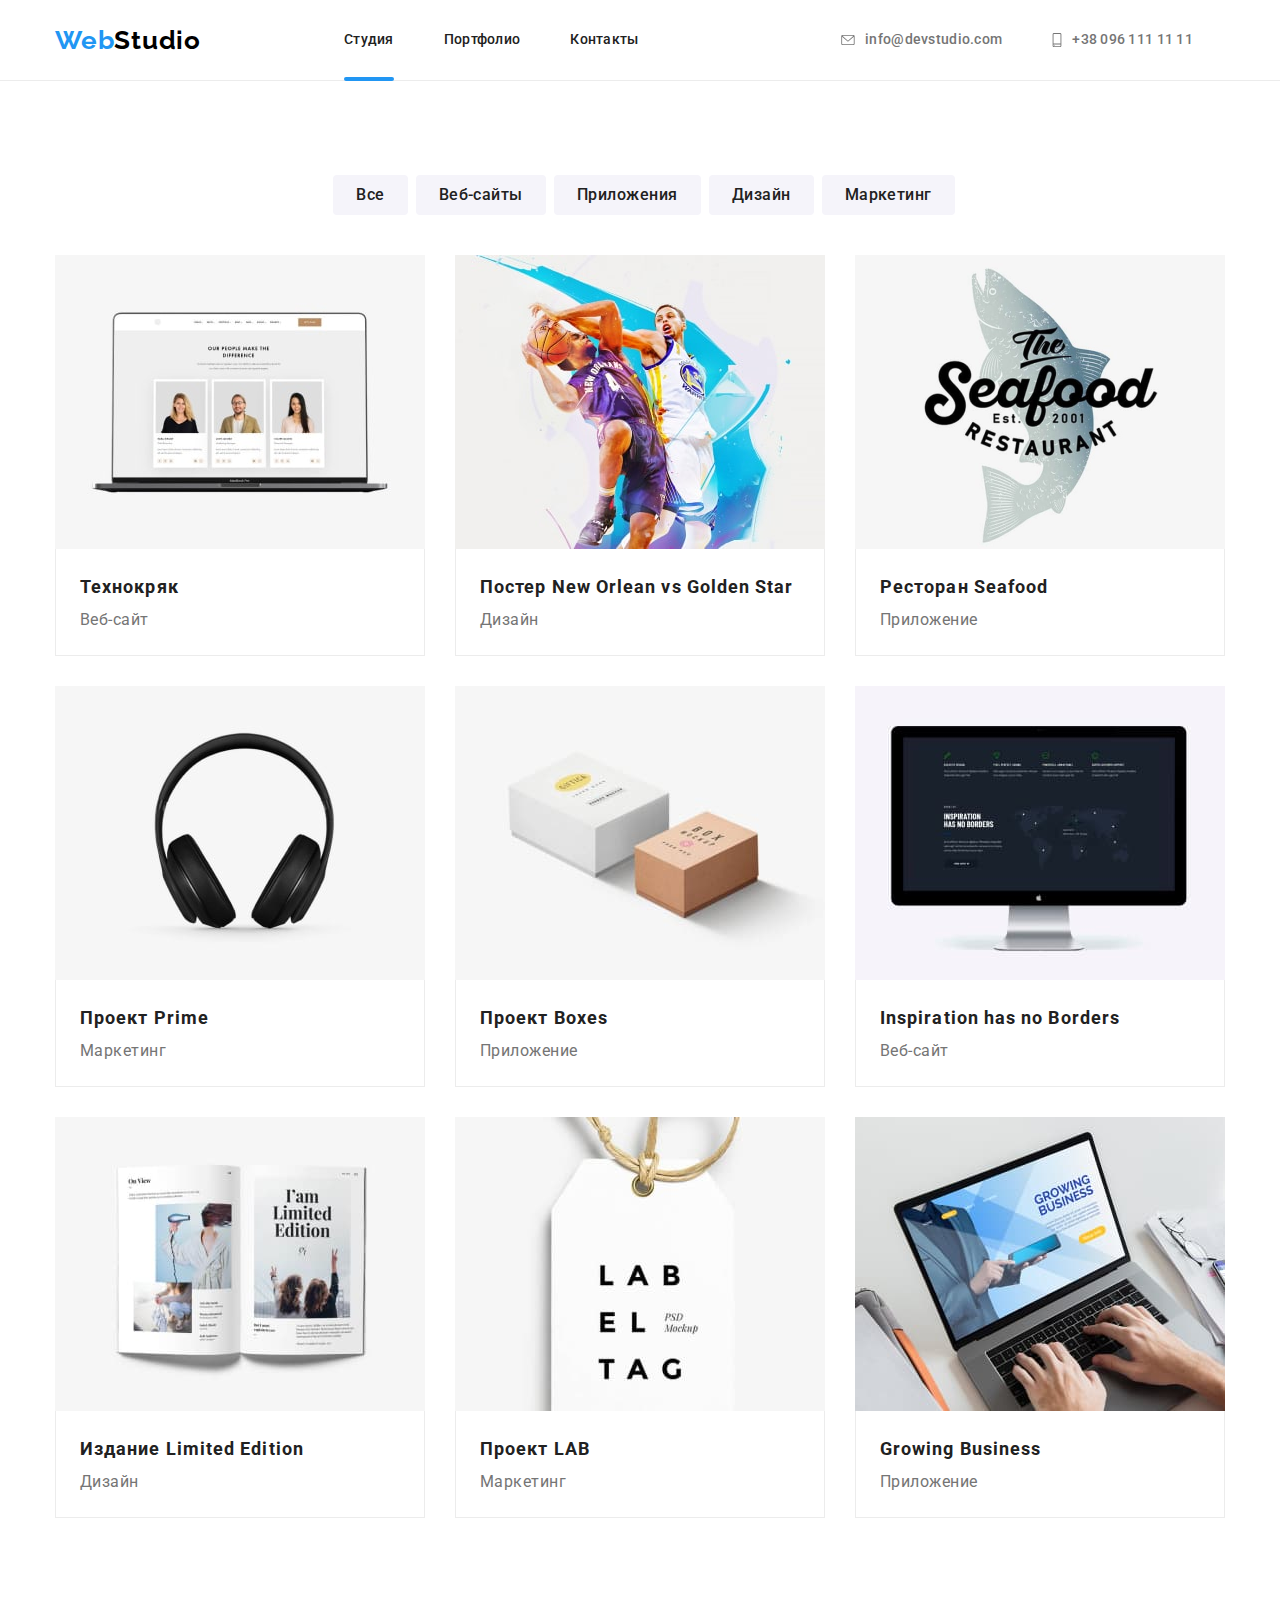
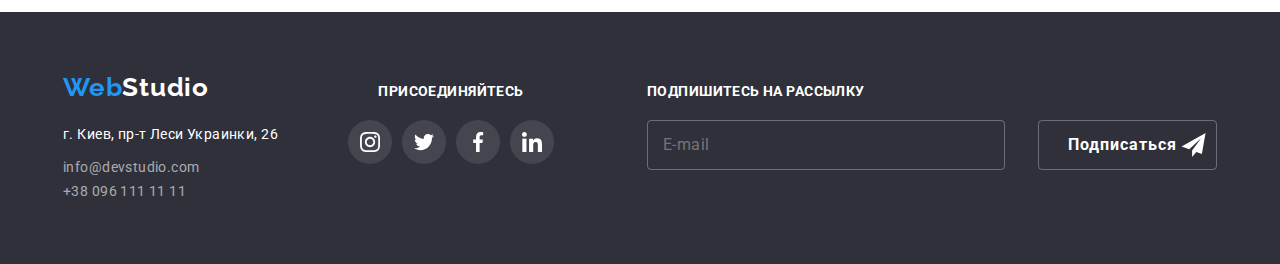
==== commit f0fa9120: "30/12" ====
--- a/portfolio.html
+++ b/portfolio.html
@@ -171,7 +171,7 @@
           <h1 class="visually-hidden">заголовок которого нет</h1>
           <ul class="list list-portfolio">
             <li class="link-cards-portfolio">
-              <a class="link cards-portfolio">
+              <a class="cards-portfolio">
                 <div class="portfolio-foto">
                   <picture>
                      <picture>
@@ -219,7 +219,7 @@
             </li>
 
             <li class="link-cards-portfolio">
-              <a class="link cards-portfolio">
+              <a class="cards-portfolio">
                 <div class="portfolio-foto">
                   <picture>
                     <source
@@ -261,7 +261,7 @@
             </li>
 
             <li class="link-cards-portfolio">
-              <a class="link cards-portfolio">
+              <a class="cards-portfolio">
                 <div class="portfolio-foto">
                   <picture>
                     <source
@@ -303,7 +303,7 @@
             </li>
 
             <li class="link-cards-portfolio">
-              <a class="link cards-portfolio">
+              <a class="cards-portfolio">
                 <div class="portfolio-foto">
                   <picture>
                     <source
@@ -345,7 +345,7 @@
             </li>
 
             <li class="link-cards-portfolio">
-              <a class="link cards-portfolio">
+              <a class="cards-portfolio">
                 <div class="portfolio-foto">
                     <picture>
                     <source
@@ -386,7 +386,7 @@
             </li>
 
             <li class="link-cards-portfolio">
-              <a class="link cards-portfolio">
+              <a class="cards-portfolio">
                 <div class="portfolio-foto">
                   <picture>
                     <source
@@ -428,7 +428,7 @@
             </li>
 
             <li class="link-cards-portfolio">
-              <a class="link cards-portfolio">
+              <a class="cards-portfolio">
                 <div class="portfolio-foto">
                   <picture>
                     <source
@@ -470,7 +470,7 @@
             </li>
 
             <li class="link-cards-portfolio">
-              <a class="link cards-portfolio">
+              <a class="cards-portfolio">
                 <div class="portfolio-foto">
                   <picture>
                     <source
@@ -511,7 +511,7 @@
             </li>
 
             <li class="link-cards-portfolio">
-              <a class="link cards-portfolio">
+              <a class="cards-portfolio">
                 <div class="portfolio-foto">
                   <picture>
                      <source
--- a/css/main.css
+++ b/css/main.css
@@ -413,12 +413,22 @@
 .team__title-team {
   margin-bottom: 30px;
   margin-top: 0;
-  font-weight: 500;
-  font-size: 28px;
-  line-height: 1.17;
-  letter-spacing: 0.03em;
   text-align: center;
   color: var(--second-title-color);
+  font-weight: 700;
+  font-size: 28px;
+  line-height: 1.178;
+  letter-spacing: 0.03em;
+  font-weight: bold;
+}
+
+@media screen and (min-width: 1200px) {
+  .team__title-team {
+    font-weight: 700;
+    font-size: 36px;
+    line-height: 1.16;
+    letter-spacing: 0.03em;
+  }
 }
 
 .work__hero-title-work {
@@ -428,18 +438,29 @@
   font-size: 36px;
   line-height: 1.16;
   letter-spacing: 0.03em;
+  font-weight: bold;
   color: var(--second-title-color);
 }
 
 .clients__title-clients {
   margin-bottom: 50px;
   margin-top: 0;
-  font-weight: 500;
+  font-weight: 700;
   font-size: 28px;
-  line-height: 1.17;
-  letter-spacing: 0.03em;
+  line-height: 1.178;
+  letter-spacing: 0.03em;
+  font-weight: bold;
   text-align: center;
   color: var(--second-title-color);
+}
+
+@media screen and (min-width: 1200px) {
+  .clients__title-clients {
+    font-weight: 700;
+    font-size: 36px;
+    line-height: 1.16;
+    letter-spacing: 0.03em;
+  }
 }
 
 .list-btn {
@@ -520,6 +541,7 @@
   justify-content: center;
   margin-left: auto;
   margin-right: auto;
+  margin-top: 20px;
   padding-left: 29px;
   border-color: var(--accent-color);
   background-color: var(--accent-color);
@@ -550,7 +572,16 @@
 
 .header {
   display: flex;
+  padding-top: 16px;
+  padding-bottom: 16px;
   border-bottom: 1px solid var(--border-color-head);
+}
+
+@media screen and (min-width: 768px) {
+  .header {
+    padding-top: 0;
+    padding-bottom: 0;
+  }
 }
 
 @media screen and (min-width: 768px) {
@@ -586,8 +617,8 @@
 .header-link {
   display: flex;
   position: relative;
-  padding-top: 24px;
-  padding-bottom: 24px;
+  padding-top: 32px;
+  padding-bottom: 32px;
   font-weight: 500;
   font-size: 14px;
   line-height: 1.14;
@@ -732,7 +763,7 @@
 
 .conteiner-footer__footer-main {
   text-align: center;
-  align-items: center;
+  align-items: baseline;
   justify-content: center;
 }
 
@@ -784,10 +815,11 @@
 .conteiner-footer__title-social-links {
   margin-top: 60px;
   margin-bottom: 20px;
-  font-weight: 500;
-  font-size: 16px;
+  font-weight: 700;
+  font-size: 14px;
   line-height: 1.14;
   letter-spacing: 0.03em;
+  font-weight: bold;
   text-transform: uppercase;
   color: var(--footer-text-color);
 }
@@ -801,10 +833,6 @@
 @media screen and (min-width: 1200px) {
   .conteiner-footer__title-social-links {
     margin-top: 0;
-    font-weight: 700;
-    font-size: 14px;
-    line-height: 1.71;
-    letter-spacing: 0.03em;
     text-transform: uppercase;
   }
 }
@@ -814,7 +842,7 @@
 }
 
 .footer-link {
-  margin-bottom: 9px;
+  margin-bottom: 8px;
   font-weight: 400;
   font-size: 14px;
   line-height: 1.71;
@@ -889,10 +917,11 @@
 
 .footer-title-proposition {
   margin-bottom: 20px;
-  font-weight: 500;
-  font-size: 16px;
+  font-weight: 700;
+  font-size: 14px;
   line-height: 1.14;
   letter-spacing: 0.03em;
+  font-weight: bold;
   text-transform: uppercase;
   color: var(--footer-text-color);
 }
@@ -936,7 +965,7 @@
   margin-right: auto;
   outline: 1px solid black;
   background-repeat: no-repeat;
-  background-image: linear-gradient(to right, rgba(47, 48, 58, 0.4), rgba(47, 48, 58, 0.4)), url("../../images/hero/Header img (4)-min.jpg");
+  background-image: linear-gradient(to right, rgba(47, 48, 58, 0.4), rgba(47, 48, 58, 0.4)), url("../images/hero/Header-mob-min.jpg");
   background-size: cover;
   background-position: center;
   background-color: rgba(47, 48, 58, 0.4);
@@ -948,14 +977,14 @@
 
 @media (min-device-pixel-ratio: 2), (min-resolution: 192dpi), (min-resolution: 2dppx) {
   .hero-main {
-    background-image: linear-gradient(to right, rgba(47, 48, 58, 0.4), rgba(47, 48, 58, 0.4)), url("../../images/hero/Header img mob 2x (1)-min.jpg");
+    background-image: linear-gradient(to right, rgba(47, 48, 58, 0.4), rgba(47, 48, 58, 0.4)), url("../images/hero/Header-mob-2x-min.jpg");
   }
 }
 
 @media screen and (min-width: 768px) {
   .hero-main {
     width: 768px;
-    background-image: linear-gradient(to right, rgba(47, 48, 58, 0.4), rgba(47, 48, 58, 0.4)), url("../../images/hero/Header img tab (1)-min.jpg");
+    background-image: linear-gradient(to right, rgba(47, 48, 58, 0.4), rgba(47, 48, 58, 0.4)), url("../images/hero/Header-tab-min.jpg");
     padding-top: 200px;
     padding-bottom: 200px;
   }
@@ -963,7 +992,7 @@
 
 @media screen and (min-width: 768px) and (min-device-pixel-ratio: 2), screen and (min-width: 768px) and (min-resolution: 192dpi), screen and (min-width: 768px) and (min-resolution: 2dppx) {
   .hero-main {
-    background-image: linear-gradient(to right, rgba(47, 48, 58, 0.4), rgba(47, 48, 58, 0.4)), url("../../images/hero/Header img tab 2x (1)-min.jpg");
+    background-image: linear-gradient(to right, rgba(47, 48, 58, 0.4), rgba(47, 48, 58, 0.4)), url("../images/hero/Header-tab-2x-min.jpg");
   }
 }
 
@@ -971,13 +1000,13 @@
   .hero-main {
     width: 1600px;
     height: 600px;
-    background-image: linear-gradient(to right, rgba(47, 48, 58, 0.4), rgba(47, 48, 58, 0.4)), url("../../images/hero/Img (2)-min.jpg");
+    background-image: linear-gradient(to right, rgba(47, 48, 58, 0.4), rgba(47, 48, 58, 0.4)), url("../images/hero/header-desctop-min.jpg");
   }
 }
 
 @media screen and (min-width: 1200px) and (min-device-pixel-ratio: 2), screen and (min-width: 1200px) and (min-resolution: 192dpi), screen and (min-width: 1200px) and (min-resolution: 2dppx) {
   .hero-main {
-    background-image: linear-gradient(to right, rgba(47, 48, 58, 0.4), rgba(47, 48, 58, 0.4)), url("../../images/hero/header Img desctop 2x-min.jpg");
+    background-image: linear-gradient(to right, rgba(47, 48, 58, 0.4), rgba(47, 48, 58, 0.4)), url("../images/hero/header-desctop-2x-min.jpg");
   }
 }
 
@@ -1231,27 +1260,36 @@
   flex-grow: 1;
   margin: 0;
   padding-top: 30px;
-  padding-bottom: 30px;
+  padding-bottom: 24px;
+  border: 1px solid transparent;
+}
+
+@media screen and (min-width: 1200px) {
+  .team__footer-card {
+    padding-bottom: 30px;
+  }
 }
 
 .team__name-mamber {
   margin: 0;
   padding-bottom: 10px;
   padding-left: auto;
-  font-weight: 700;
-  font-size: 16px;
-  line-height: 1.18;
-  letter-spacing: 0.03em;
   text-align: center;
   color: var(--second-title-color);
+  font-weight: 500;
+  font-size: 16px;
+  line-height: 1.187;
+  letter-spacing: 0.03em;
+  font-style: normal;
 }
 
 .team__position-mamber {
   margin: 0;
-  font-weight: 500;
+  font-weight: 400;
   font-size: 16px;
-  line-height: 1.18;
-  letter-spacing: 0.03em;
+  line-height: 1.187;
+  letter-spacing: 0.03em;
+  font-weight: normal;
   text-align: center;
   color: var(--main-text-color);
 }
@@ -1315,6 +1353,7 @@
   height: 100%;
   align-items: center;
   justify-content: center;
+  padding: 16px;
   border: 1px solid #afb1b8;
   border-radius: 4px;
   transition: fill 250ms var(--timing-function);
@@ -1354,6 +1393,7 @@
   .link-contacts {
     display: block;
     margin-left: auto;
+    padding: 21px;
     align-items: center;
     font-weight: 500;
     font-size: 14px;
@@ -1366,6 +1406,9 @@
 @media screen and (min-width: 1200px) {
   .link-contacts {
     display: flex;
+    align-items: center;
+    justify-content: center;
+    padding: 32px;
   }
   .link-contacts .contacts-link + .contacts-link {
     margin-left: 50px;
@@ -1374,8 +1417,16 @@
 
 .contacts-link {
   display: flex;
+}
+
+.contacts-link + .contacts-link {
   padding-top: 10px;
-  padding-bottom: 10px;
+}
+
+@media screen and (min-width: 1200px) {
+  .contacts-link + .contacts-link {
+    padding-top: 0;
+  }
 }
 
 .icon {
@@ -1477,6 +1528,13 @@
   margin: 0;
 }
 
+@media screen and (min-width: 1200px) {
+  .logo-footer {
+    display: inline-flex;
+    margin-bottom: 20px;
+  }
+}
+
 .logo-span {
   font-family: Raleway;
   text-decoration: none;
@@ -1489,7 +1547,16 @@
 
 .header {
   display: flex;
+  padding-top: 16px;
+  padding-bottom: 16px;
   border-bottom: 1px solid var(--border-color-head);
+}
+
+@media screen and (min-width: 768px) {
+  .header {
+    padding-top: 0;
+    padding-bottom: 0;
+  }
 }
 
 @media screen and (min-width: 768px) {
@@ -1525,8 +1592,8 @@
 .header-link {
   display: flex;
   position: relative;
-  padding-top: 24px;
-  padding-bottom: 24px;
+  padding-top: 32px;
+  padding-bottom: 32px;
   font-weight: 500;
   font-size: 14px;
   line-height: 1.14;
@@ -1668,7 +1735,7 @@
 
 @media screen and (min-width: 768px) {
   .conteiner-hero-portfolio {
-    padding-top: 30px;
+    padding-top: 60px;
     padding-bottom: 60px;
   }
 }
@@ -1719,6 +1786,7 @@
 }
 
 .link-cards-portfolio {
+  display: block;
   margin-bottom: 30px;
   cursor: pointer;
   transition: box-shadow 250ms var(--timing-function);
@@ -1728,11 +1796,13 @@
   box-shadow: 0px 4px 4px rgba(0, 0, 0, 0.25);
 }
 
+.link-cards-portfolio:hover > .title-work {
+  color: var(--main-text-color);
+}
+
 @media screen and (min-width: 768px) {
   .link-cards-portfolio {
-    display: flex;
     flex-basis: calc((100% - 30px) / 2);
-    margin-bottom: 30px;
   }
   .link-cards-portfolio:nth-child(2n) {
     margin-left: 30px;
@@ -1741,9 +1811,6 @@
 
 @media screen and (min-width: 1200px) {
   .link-cards-portfolio {
-    display: flex;
-    flex-direction: column;
-    height: 100%;
     flex-basis: calc((100% - 60px) / 3);
     margin-bottom: 30px;
     margin-left: 30px;
@@ -1778,18 +1845,27 @@
   opacity: 1;
 }
 
-.cards-portfolio > .card-portfolio-footer {
-  flex-grow: 1;
+@media screen and (min-width: 768px) {
+  .cards-portfolio {
+    display: flex;
+    flex-direction: column;
+    height: 100%;
+  }
+}
+
+.card-portfolio-footer {
   margin-top: 0;
   padding: 20px 24px;
   border: 1px solid var(--border-color-head);
-  border-top: transparent;
-  box-sizing: border-box;
-}
-
-@media screen and (min-width: 1200px) {
-  .cards-portfolio > .card-portfolio-footer {
+  border-top: none;
+}
+
+@media screen and (min-width: 768px) {
+  .card-portfolio-footer {
     flex-grow: 1;
+  }
+  .card-portfolio-footer:first-child {
+    padding-bottom: 56px;
   }
 }
 
@@ -1797,7 +1873,9 @@
   font-weight: 700;
   font-size: 18px;
   line-height: 2;
-  letter-spacing: 0.01em;
+  letter-spacing: 0.06em;
+  color: var(--second-title-color);
+  font-weight: bold;
 }
 
 .name-work {
@@ -1805,8 +1883,9 @@
   margin-bottom: 0;
   font-weight: 400;
   font-size: 16px;
-  line-height: 1.87;
-  letter-spacing: 0.03em;
+  line-height: 1.875;
+  letter-spacing: 0.03em;
+  font-weight: normal;
   color: var(--main-text-color);
 }
 
@@ -1820,7 +1899,7 @@
 
 .conteiner-footer__footer-main {
   text-align: center;
-  align-items: center;
+  align-items: baseline;
   justify-content: center;
 }
 
@@ -1872,10 +1951,11 @@
 .conteiner-footer__title-social-links {
   margin-top: 60px;
   margin-bottom: 20px;
-  font-weight: 500;
-  font-size: 16px;
+  font-weight: 700;
+  font-size: 14px;
   line-height: 1.14;
   letter-spacing: 0.03em;
+  font-weight: bold;
   text-transform: uppercase;
   color: var(--footer-text-color);
 }
@@ -1889,10 +1969,6 @@
 @media screen and (min-width: 1200px) {
   .conteiner-footer__title-social-links {
     margin-top: 0;
-    font-weight: 700;
-    font-size: 14px;
-    line-height: 1.71;
-    letter-spacing: 0.03em;
     text-transform: uppercase;
   }
 }
@@ -1902,7 +1978,7 @@
 }
 
 .footer-link {
-  margin-bottom: 9px;
+  margin-bottom: 8px;
   font-weight: 400;
   font-size: 14px;
   line-height: 1.71;
@@ -1977,10 +2053,11 @@
 
 .footer-title-proposition {
   margin-bottom: 20px;
-  font-weight: 500;
-  font-size: 16px;
+  font-weight: 700;
+  font-size: 14px;
   line-height: 1.14;
   letter-spacing: 0.03em;
+  font-weight: bold;
   text-transform: uppercase;
   color: var(--footer-text-color);
 }
--- a/css/main.min.css
+++ b/css/main.min.css
@@ -1,2 +1,2 @@
-:root{--main-title-color: #ffffff;--second-title-color: #212121;--main-text-color: #757575;--second-text-color: rgba(255, 255, 255, 0.6);--third-text-color: #212121;--accent-color: #2196f3;--first-btn-color: #2196f3;--second-btn-color: #ffffff;--third-btn-color: #212121;--background-btn: #f5f4fa;--header-text-color: #ffffff;--header-second-text-color: #212121;--header-third-text-color: #757575;--footer-text-color: #ffffff;--footer-second-link-color: rgba(255, 255, 255, 0.6);--header-mail-color: #2196f3;--logo-color: #000000;--logo-color-footer: #fff;--logo-span-color: #2196f3;--link-color: #212121;--second-link-color: #757575;--link-accent: #2196f3;--border-color-head: #ececec;--background-color-footer: #2f303a;--background-color-team: #f5f4fa;--link-color-second: #afb1b8;--timing-function: cubic-bezier(0.4, 0, 0.2, 1)}.list-team__mamber-social-link,.footer-social-link{width:100%;height:100%;border-radius:50%;display:flex;align-items:center;justify-content:center;transition:background-color 250ms var(--timing-function)}.list-team__mamber-social-link:hover,.footer-social-link:hover,.list-team__mamber-social-link:focus,.footer-social-link:focus{background-color:#2196f3}.list-team__social-team-item,.social-footer-item{width:44px;height:44px;display:flex}.list-team__social-team-item+.list-team__social-team-item,.social-footer-item+.list-team__social-team-item,.list-team__social-team-item+.social-footer-item,.social-footer-item+.social-footer-item{margin-left:10px}P h1,h2,h3,h4,h5,h6{margin:0}ul{margin:0;padding:0}img{width:100%;display:block;max-width:100%}.conteiner-footer-social-links{padding:0;margin:0;display:block}.social-list-footer{display:flex;align-items:center;justify-content:center}.list-team__social-team-list{display:flex;align-items:center;justify-content:center;margin-top:16px}.list-team__mamber-social-icon{display:flex;fill:var(--link-color-second);transition:fill 250ms var(--timing-function)}.conteiner{width:100%;padding-left:15px;padding-right:15px;margin-left:auto;margin-right:auto;padding-top:-94px;padding-bottom:-94px}@media screen and (min-width: 480px){.conteiner{width:480px}}@media screen and (min-width: 768px){.conteiner{width:768px}}@media screen and (min-width: 1200px){.conteiner{width:1200px}}body{width:100vw;height:100vh;font-family:Roboto, sans-serif;margin:0}.list{list-style:none;text-decoration:none;padding:0}.link{text-decoration:none;font-weight:500;font-size:14px;line-height:1.14;letter-spacing:.02em;color:var(--second-link-color);cursor:pointer;transition:color 250ms var(--timing-function),background-color 250ms var(--timing-function)}.mamber-social-link:hover .link,.mamber-social-link:focus .link{fill:#fff}.link:hover,.link:focus{color:var(--link-accent)}button{display:block;cursor:pointer}svg{display:block;max-width:100%;height:auto;padding:0}p{margin-top:0;margin-bottom:0}.visually-hidden{position:absolute;clip:rect(0 0 0 0);width:1px;height:1px;margin:-1px;border:0;padding:0;overflow:hidden}.backdrop{width:100vw;height:100vh;background-color:rgba(0,0,0,0.2);position:fixed;top:0;left:0;transition:opacity 250ms linear, visibility 250ms linear;visibility:visible;opacity:1;z-index:6}.modal{max-width:450px;min-height:609px;background-color:#fff;border-radius:4px;top:50%;left:50%;bottom:0;padding:40px;align-items:center;transform:translate(-50%, -50%);position:absolute;transition:transform 250ms, perspective-origin 250ms;overflow:scroll}.backdrop .is-hidden .modal{transform:scale(1.5) rotate(180deg);transition:transform 250ms perspective-origin 250ms}@media screen and (min-width: 1200px){.modal{min-width:528px;height:581px;overflow:hidden}}.modal-close{width:30px;height:30px;background-color:transparent;border:1px solid rgba(0,0,0,0.292);border-radius:50%;position:absolute;top:10px;right:10px;display:flex;align-items:center;justify-content:center}.is-hidden{visibility:hidden;opacity:0;pointer-events:none}.title-modal{font-weight:700;font-size:20px;line-height:1.5;letter-spacing:.03em;text-align:center;margin-bottom:12px;margin-top:0;color:var(--second-title-color)}@media screen and (min-width: 1200px){.title-modal{font-weight:700;font-size:20px;line-height:1.15;letter-spacing:.03em}}.modal-form-input{width:100%;height:40px;border:1px solid rgba(33,33,33,0.2);border-radius:4px;padding-left:42px;padding-right:12px;margin:0;color:var(--main-text-color);font-weight:600;cursor:pointer;outline:none;transition:border-color 250ms var(--timing-function)}.modal-form-input:focus{border-color:var(--accent-color)}.modal-form-input:focus+.icone-modal-form{fill:var(--accent-color)}.title-input{font-weight:400;font-size:12px;line-height:1.16;letter-spacing:.01em;color:var(--main-text-color);display:block;margin-bottom:4px}.modal-field{display:block;margin-bottom:10px}.input-wrap{position:relative}.modal-form-text{width:100%;height:120px;border:1px solid rgba(33,33,33,0.2);border-radius:4px;padding:12px 16px;resize:none}.modal-btn{width:200px;height:50px;display:block;margin:auto;background-color:var(--accent-color);color:var(--main-title-color);cursor:pointer;border:1px solid transparent;border-radius:4px;box-shadow:0px 1px 3px rgba(0,0,0,0.12),0px 1px 1px rgba(0,0,0,0.14),0px 2px 1px rgba(0,0,0,0.2)}.modal-btn:hover{box-shadow:0px 4px 4px rgba(0,0,0,0.25)}.icone-modal-form{position:absolute;left:12px;top:50%;transform:translateY(-50%);transition:fill 250ms var(--timing-function)}.check-row{display:inline-block;align-items:center;margin-top:20px;margin-bottom:30px}.check-text{font-weight:400;font-size:8px;line-height:1;letter-spacing:.01em;display:flex;align-items:center;white-space:nowrap;overflow:hidden;color:var(--main-text-color)}@media screen and (min-width: 1200px){.check-text{font-weight:400;font-size:14px;line-height:1.71;letter-spacing:.03em;justify-content:center}}.check-item{width:16px;height:15px;border:2px solid #212121;border-radius:2px;margin-right:8.38px;display:flex;align-items:center;justify-content:center}.icone-check{fill:#fff}.modal-check:checked+.check-text .check-item{background-color:var(--accent-color);border:none}.policy-link{font-weight:400;font-size:8px;line-height:1;letter-spacing:.01em;color:var(--accent-color)}@media screen and (min-width: 1200px){.policy-link{font-weight:400;font-size:14px;line-height:1.71;letter-spacing:.03em}}.team__title-team{margin-bottom:30px;margin-top:0;font-weight:500;font-size:28px;line-height:1.17;letter-spacing:.03em;text-align:center;color:var(--second-title-color)}.work__hero-title-work{margin-bottom:0;margin-top:0;font-weight:700;font-size:36px;line-height:1.16;letter-spacing:.03em;color:var(--second-title-color)}.clients__title-clients{margin-bottom:50px;margin-top:0;font-weight:500;font-size:28px;line-height:1.17;letter-spacing:.03em;text-align:center;color:var(--second-title-color)}.list-btn{margin-bottom:40px}@media screen and (min-width: 768px){.list-btn{display:flex;justify-content:center;margin-bottom:30px}}@media screen and (min-width: 1200px){.list-btn{display:flex;flex-wrap:wrap;align-items:center;justify-content:center;margin-bottom:40px}}.title-btn{display:inline-flex;justify-content:center;align-items:center;margin-left:8px;margin-bottom:15px}.title-btn:last-child{margin-bottom:0}@media screen and (min-width: 768px){.title-btn{margin-bottom:0px}}@media screen and (min-width: 1200px){.title-btn{margin-bottom:0}}.title-btn-portfolio{display:inline-block;border-radius:4px;padding:6px 22px;font-family:inherit;font-weight:500;font-size:16px;line-height:1.62;letter-spacing:.03em;font-style:normal;text-align:center;color:var(--third-btn-color);background-color:var(--background-btn);border:1px solid transparent;cursor:pointer;transition:box-shadow 250ms var(--timing-function),color 250ms var(--timing-function),background-color 250ms var(--timing-function)}.title-btn-portfolio:hover,.title-btn-portfolio:focus{color:var(--second-btn-color);background-color:var(--first-btn-color);box-shadow:0px 4px 4px rgba(0,0,0,0.25)}.btn-footer-proposition{width:200px;height:50px;display:flex;align-items:center;justify-content:center;margin-left:auto;margin-right:auto;padding-left:29px;border-color:var(--accent-color);background-color:var(--accent-color);box-sizing:border-box;border:1px solid rgba(255,255,255,0.3);border-radius:4px;font-weight:700;font-size:16px;line-height:1.87;letter-spacing:.06em;text-align:center;color:#fff;fill:#fff;transition:border-color 250ms var(--timing-function),background-color 250ms var(--timing-function)}@media screen and (min-width: 1200px){.btn-footer-proposition{margin:0;margin-left:0;background-color:transparent}.btn-footer-proposition:hover,.btn-footer-proposition:focus{border-color:var(--accent-color);background-color:var(--accent-color)}}.header{display:flex;border-bottom:1px solid var(--border-color-head)}@media screen and (min-width: 768px){.header-main{display:flex;align-items:center;justify-content:center}}.header-navigation{display:flex;align-items:center;justify-content:flex-start;text-decoration:none;font-weight:700;font-size:26px;line-height:1.19;letter-spacing:.03em;color:var(--header-second-text-color)}.header-navigation__header-list{display:none}@media screen and (min-width: 768px){.header-navigation__header-list{display:flex}}.header-link{display:flex;position:relative;padding-top:24px;padding-bottom:24px;font-weight:500;font-size:14px;line-height:1.14;letter-spacing:.02em;text-decoration:none;color:var(--link-color);margin-left:50px}.open-menu-btn{margin:0;align-items:center;justify-content:center;border:none;background-color:transparent}@media screen and (min-width: 768px){.open-menu-btn{display:none}}.close-menu-btn{display:block;margin-left:auto;margin-bottom:8.33px;align-items:center;justify-content:center;border:none;background-color:transparent}.close-menu-btn:hover,.close-menu-btn:focus{color:var(--link-accent)}.mob-menu{position:fixed;top:0;background-color:#fff;width:100vw;height:100vh;z-index:5;padding-top:21px;padding-bottom:48px;padding-left:40px;visibility:visible;opacity:1}.mob-menu .conteiner{height:100%;display:flex;flex-direction:column;justify-content:space-between}@media screen and (min-width: 768px){.mob-menu{display:none}}.is-hidden{visibility:hidden;opacity:0;pointer-events:none}.mob-menu-list-link{font-weight:500;font-size:40px;line-height:1.175;letter-spacing:.02em;color:#212121}.mob-menu-list-link::hover,.mob-menu-list-link::focus{color:var(--link-accent)}.mob-menu-list-item:not(:last-child){margin-bottom:32px}.mob-menu-contacts-link{margin-bottom:32px}.mob-menu-contacts-link:last-child{margin-bottom:64px}.mob-menu-link-phone{font-weight:500;font-size:24px;line-height:1.176;letter-spacing:.02em;color:var(--link-accent)}.mob-menu-link-mail{font-weight:500;font-size:24px;line-height:1.176;letter-spacing:.02em;color:#757575}.mob-menu__social-list{display:flex}.mob-menu-item__social-item{display:block;margin-top:0;margin-bottom:0}.mob-menu-item__social-item:not(:last-child){margin-right:10px;padding-right:10px;border-right:1px solid rgba(33,33,33,0.2)}.mob-menu__social-link{font-weight:500;font-size:18px;line-height:1.22;letter-spacing:.02em;color:var(--link-accent)}.conteiner-footer{background-color:var(--background-color-footer);padding-top:60px;padding-bottom:60px;margin-left:0;margin-right:0}.conteiner-footer__footer-main{text-align:center;align-items:center;justify-content:center}@media screen and (min-width: 768px){.conteiner-footer__footer-main{display:flex;flex-wrap:wrap;justify-content:space-around}}@media screen and (min-width: 1200px){.conteiner-footer__footer-main{justify-content:center}}.conteiner-footer__inform{display:block;padding:0;margin:0}@media screen and (min-width: 1200px){.conteiner-footer__inform{margin-right:70px;text-align:left}}.address{text-align:center;padding-bottom:9px;margin-top:20px;font-weight:400;font-size:14px;line-height:1.71;letter-spacing:.03em;font-style:normal;color:var(--footer-text-color)}@media screen and (min-width: 1200px){.address{margin-top:0}}.conteiner-footer__title-social-links{margin-top:60px;margin-bottom:20px;font-weight:500;font-size:16px;line-height:1.14;letter-spacing:.03em;text-transform:uppercase;color:var(--footer-text-color)}@media screen and (min-width: 768px){.conteiner-footer__title-social-links{margin-top:5px}}@media screen and (min-width: 1200px){.conteiner-footer__title-social-links{margin-top:0;font-weight:700;font-size:14px;line-height:1.71;letter-spacing:.03em;text-transform:uppercase}}.conteiner-footer__list-link-footer{display:block}.footer-link{margin-bottom:9px;font-weight:400;font-size:14px;line-height:1.71;letter-spacing:.03em;color:var(--footer-second-link-color);background-color:#2f303a}@media screen and (min-width: 768px){.footer-link{margin-bottom:0}}.footer-social-link{background-color:#44454e}.footer-social-icon{fill:#fff}.conteiner-footer-proposition{text-align:center;margin-top:60px;display:block}@media screen and (min-width: 768px){.conteiner-footer-proposition{margin-top:60px}}@media screen and (min-width: 1200px){.conteiner-footer-proposition{width:570px;margin:0;margin-left:93px}}@media screen and (min-width: 1200px){.footer-form{display:flex;margin:0;justify-content:flex-start;align-items:center}}.footer-label{display:flex;margin-bottom:20px}@media screen and (min-width: 768px){.footer-label{width:450px;height:50px}.footer-label:hover,.footer-label:focus{border-color:var(--accent-color)}}@media screen and (min-width: 1200px){.footer-label{margin:0}}.footer-title-proposition{margin-bottom:20px;font-weight:500;font-size:16px;line-height:1.14;letter-spacing:.03em;text-transform:uppercase;color:var(--footer-text-color)}@media screen and (min-width: 1200px){.footer-title-proposition{text-align:left}}.email-footer-proposition{width:100%;height:50px;margin-right:12px;padding-left:15px;font-weight:400;font-size:16px;line-height:1.25;letter-spacing:.03em;box-sizing:border-box;align-items:center;color:rgba(226,226,226,0.6);border:1px solid rgba(255,255,255,0.3);border-radius:4px;background-color:transparent;transition:border-color 250ms var(--timing-function)}.email-footer-proposition:hover,.email-footer-proposition:focus{border-color:var(--accent-color)}@media screen and (min-width: 1200px){.email-footer-proposition{width:358px}}.hero-main{margin-left:auto;margin-right:auto;outline:1px solid black;background-repeat:no-repeat;background-image:linear-gradient(to right, rgba(47,48,58,0.4), rgba(47,48,58,0.4)),url("../../images/hero/Header img (4)-min.jpg");background-size:cover;background-position:center;background-color:rgba(47,48,58,0.4);text-align:center;justify-content:center;padding-top:118px;padding-bottom:118px}@media (min-device-pixel-ratio: 2), (min-resolution: 192dpi), (min-resolution: 2dppx){.hero-main{background-image:linear-gradient(to right, rgba(47,48,58,0.4), rgba(47,48,58,0.4)),url("../../images/hero/Header img mob 2x (1)-min.jpg")}}@media screen and (min-width: 768px){.hero-main{width:768px;background-image:linear-gradient(to right, rgba(47,48,58,0.4), rgba(47,48,58,0.4)),url("../../images/hero/Header img tab (1)-min.jpg");padding-top:200px;padding-bottom:200px}}@media screen and (min-width: 768px) and (min-device-pixel-ratio: 2), screen and (min-width: 768px) and (min-resolution: 192dpi), screen and (min-width: 768px) and (min-resolution: 2dppx){.hero-main{background-image:linear-gradient(to right, rgba(47,48,58,0.4), rgba(47,48,58,0.4)),url("../../images/hero/Header img tab 2x (1)-min.jpg")}}@media screen and (min-width: 1200px){.hero-main{width:1600px;height:600px;background-image:linear-gradient(to right, rgba(47,48,58,0.4), rgba(47,48,58,0.4)),url("../../images/hero/Img (2)-min.jpg")}}@media screen and (min-width: 1200px) and (min-device-pixel-ratio: 2), screen and (min-width: 1200px) and (min-resolution: 192dpi), screen and (min-width: 1200px) and (min-resolution: 2dppx){.hero-main{background-image:linear-gradient(to right, rgba(47,48,58,0.4), rgba(47,48,58,0.4)),url("../../images/hero/header Img desctop 2x-min.jpg")}}.hero-main__main-title{margin-top:0;font-weight:900;font-size:26px;line-height:1.62;letter-spacing:.06em;text-align:center;text-transform:uppercase;color:var(--main-title-color)}@media screen and (min-width: 768px){.hero-main__main-title{width:768px;font-weight:900;font-size:26px;line-height:1.62;letter-spacing:.06em}}@media screen and (min-width: 1140px){.hero-main__main-title{width:1140px;font-weight:900;font-size:44px;line-height:1.36;letter-spacing:.06em}}.hero-main__hero-btn{display:inline-block;justify-content:center;border-radius:4px;padding:10px 32px;min-width:200px;min-height:50px;justify-content:center;border:1px solid transparent;text-align:center;font-weight:500;font-size:16px;line-height:1.87;letter-spacing:.06em;color:var(--second-btn-color);background-color:var(--first-btn-color)}.conteiner-hero{padding-top:60px;margin-right:15px;margin-left:15px}@media screen and (min-width: 768px){.conteiner-hero__list-specification{display:flex;flex-wrap:wrap}}@media screen and (min-width: 1200px){.conteiner-hero__list-specification{display:flex}}.list-specification__item-specification{margin-bottom:30px}@media screen and (min-width: 768px){.list-specification__item-specification{flex-basis:calc((100% - 30px) / 2)}.list-specification__item-specification:nth-child(2n){margin-left:30px}}@media screen and (min-width: 1200px){.list-specification__item-specification{flex-basis:calc((100% - 90px) / 4);justify-content:space-between;margin-bottom:0}.list-specification__item-specification+.list-specification__item-specification{margin-left:30px}}.list-specification__thumb{height:120px;background-color:#f5f4fa;margin-bottom:30px;display:flex;justify-content:center;align-items:center;object-position:center}.list-specification__title-specification{margin-bottom:10px;font-weight:700;font-size:14px;line-height:1.14;letter-spacing:.03em;text-transform:uppercase;color:var(--third-text-color);text-align:left}.list-specification__content-specification{font-weight:400;font-size:14px;line-height:1.71;letter-spacing:.03em;color:var(--main-text-color);text-align:left;margin:0}.conteiner-work{display:none}@media screen and (min-width: 1200px){.conteiner-work{display:block;text-align:center;padding-left:0;padding-right:0;padding-bottom:94px;padding-top:94px}}.work__hero-title-work{font-style:normal;font-weight:700;font-size:36px;line-height:1.16;letter-spacing:.03em;text-align:center;padding:0;margin-top:0;margin-bottom:50px}.work__list-work{display:flex;margin:0;justify-content:space-between}.list-work__list-work-foto{display:flex;width:370px;position:relative}.list-work__list-work-foto+.list-work__list-work-foto{margin-left:30px}.list-work__work-proposition{display:flex;position:absolute;width:370px;height:70px;bottom:0;background-color:rgba(47,48,58,0.8)}.list-work__work-proposition-name{display:flex;width:100%;align-items:center;justify-content:center;font-weight:700;font-size:14px;line-height:1.14;letter-spacing:.03em;text-align:center;text-transform:uppercase;color:var(--main-title-color)}.conteiner-team{margin:0;padding-top:60px;padding-bottom:60px;background-color:var(--background-color-team)}.team__list-team{margin-bottom:-30px}@media screen and (min-width: 768px){.team__list-team{display:flex;flex-wrap:wrap}}@media screen and (min-width: 1200px){.team__list-team{display:flex}}.list-team__card-mamber{width:100%;border-radius:0px 0px 4px 4px;box-shadow:0px 4px 4px rgba(0,0,0,0.25);background-color:#fff;margin-bottom:30px}@media screen and (min-width: 768px){.list-team__card-mamber{flex-basis:calc((100% - 30px) / 2)}.list-team__card-mamber:nth-child(2n){margin-left:30px}}@media screen and (min-width: 1200px){.list-team__card-mamber{flex-basis:calc((100% - 90px) / 4);justify-content:space-between}.list-team__card-mamber+.list-team__card-mamber{margin-left:30px}}.team__foto-mamber{display:block;min-width:100%;height:auto}.team__footer-card{flex-grow:1;margin:0;padding-top:30px;padding-bottom:30px}.team__name-mamber{margin:0;padding-bottom:10px;padding-left:auto;font-weight:700;font-size:16px;line-height:1.18;letter-spacing:.03em;text-align:center;color:var(--second-title-color)}.team__position-mamber{margin:0;font-weight:500;font-size:16px;line-height:1.18;letter-spacing:.03em;text-align:center;color:var(--main-text-color)}.clients{margin:0;padding-top:60px;padding-bottom:60px}.list-clients{margin-bottom:-30px;display:flex;flex-wrap:wrap;justify-content:center;margin:0;padding:0}.list-clients__card-client{display:block;justify-content:center;align-items:center;flex-basis:calc((100% - 30px) / 2);margin-bottom:30px}.list-clients__card-client:nth-child(2n){margin-left:30px}.list-clients__card-client:nth-child(n+5){margin-bottom:0}@media screen and (min-width: 768px){.list-clients__card-client{flex-basis:calc((100% - 90px) / 3);margin-left:30px;height:92px}.list-clients__card-client:nth-child(3n+1){margin-left:0}}@media screen and (min-width: 1200px){.list-clients__card-client{display:flex;flex-basis:calc((100% - 180px) / 6);margin-bottom:0}.list-clients__card-client:not(:first-child){margin-left:30px}}.list-clients__item-client{display:flex;width:100%;height:100%;align-items:center;justify-content:center;border:1px solid #afb1b8;border-radius:4px;transition:fill 250ms var(--timing-function)}.list-clients__item-client:hover,.list-clients__item-client:focus,.list-clients__item-client:active{border-color:var(--accent-color)}.list-clients__logo-client{fill:#afb1b8}.item-client:hover .list-clients__logo-client,.item-client:focus .list-clients__logo-client,.item-client:active .list-clients__logo-client{fill:var(--accent-color)}.current::after{content:'';display:block;position:absolute;width:100%;height:4px;background-color:var(--accent-color);border-radius:2px;left:0;bottom:-1px}.link-contacts{display:none}@media screen and (min-width: 768px){.link-contacts{display:block;margin-left:auto;align-items:center;font-weight:500;font-size:14px;line-height:1.14;letter-spacing:.02em;color:var(--second-link-color)}}@media screen and (min-width: 1200px){.link-contacts{display:flex}.link-contacts .contacts-link+.contacts-link{margin-left:50px}}.contacts-link{display:flex;padding-top:10px;padding-bottom:10px}.icon{display:flex;margin:0;align-items:center;justify-content:center}.link-mail{display:flex;align-items:center;justify-content:center;transition:color 250ms var(--timing-function)}.link-mail:hover,.link-mail:focus{color:var(--accent-color)}.icon-link-mail{width:14px;height:10px;display:flex;margin-right:8px;align-items:center;justify-content:center;fill:currentColor;transition:color 250ms var(--timing-function)}.icon-link-mail:hover,.icon-link-mail:focus{color:var(--link-accent)}@media screen and (min-width: 1200px){.icon-link-mail{display:flex;margin-right:10px}}.link-phone{display:flex;align-items:center;justify-content:center;transition:color 250ms var(--timing-function)}.link-phone:hover,.link-phone:focus{color:var(--accent-color)}.icon-link-phone{display:flex;width:10px;height:14px;margin-right:8px;align-items:center;justify-content:center;fill:currentColor;transition:fill 250ms var(--timing-function)}.icon-link-phone:hover,.icon-link-phone:focus{fill:var(--accent-color)}@media screen and (min-width: 1200px){.icon-link-phone{display:flex;margin-right:10px}}.logo{font-family:Raleway;text-decoration:none;margin-left:0;font-weight:700;font-size:26px;line-height:1.16;letter-spacing:.03em;color:var(--logo-color)}@media screen and (min-width: 1200px){.logo{font-weight:700;font-size:26px;line-height:1.19;letter-spacing:.03em;margin-right:93px}}.logo-footer{color:var(--logo-color-footer);margin:0}.logo-span{font-family:Raleway;text-decoration:none;font-weight:700;font-size:26px;line-height:1.19;letter-spacing:.03em;color:var(--logo-span-color)}.header{display:flex;border-bottom:1px solid var(--border-color-head)}@media screen and (min-width: 768px){.header-main{display:flex;align-items:center;justify-content:center}}.header-navigation{display:flex;align-items:center;justify-content:flex-start;text-decoration:none;font-weight:700;font-size:26px;line-height:1.19;letter-spacing:.03em;color:var(--header-second-text-color)}.header-navigation__header-list{display:none}@media screen and (min-width: 768px){.header-navigation__header-list{display:flex}}.header-link{display:flex;position:relative;padding-top:24px;padding-bottom:24px;font-weight:500;font-size:14px;line-height:1.14;letter-spacing:.02em;text-decoration:none;color:var(--link-color);margin-left:50px}.open-menu-btn{margin:0;align-items:center;justify-content:center;border:none;background-color:transparent}@media screen and (min-width: 768px){.open-menu-btn{display:none}}.close-menu-btn{display:block;margin-left:auto;margin-bottom:8.33px;align-items:center;justify-content:center;border:none;background-color:transparent}.close-menu-btn:hover,.close-menu-btn:focus{color:var(--link-accent)}.mob-menu{position:fixed;top:0;background-color:#fff;width:100vw;height:100vh;z-index:5;padding-top:21px;padding-bottom:48px;padding-left:40px;visibility:visible;opacity:1}.mob-menu .conteiner{height:100%;display:flex;flex-direction:column;justify-content:space-between}@media screen and (min-width: 768px){.mob-menu{display:none}}.is-hidden{visibility:hidden;opacity:0;pointer-events:none}.mob-menu-list-link{font-weight:500;font-size:40px;line-height:1.175;letter-spacing:.02em;color:#212121}.mob-menu-list-link::hover,.mob-menu-list-link::focus{color:var(--link-accent)}.mob-menu-list-item:not(:last-child){margin-bottom:32px}.mob-menu-contacts-link{margin-bottom:32px}.mob-menu-contacts-link:last-child{margin-bottom:64px}.mob-menu-link-phone{font-weight:500;font-size:24px;line-height:1.176;letter-spacing:.02em;color:var(--link-accent)}.mob-menu-link-mail{font-weight:500;font-size:24px;line-height:1.176;letter-spacing:.02em;color:#757575}.mob-menu__social-list{display:flex}.mob-menu-item__social-item{display:block;margin-top:0;margin-bottom:0}.mob-menu-item__social-item:not(:last-child){margin-right:10px;padding-right:10px;border-right:1px solid rgba(33,33,33,0.2)}.mob-menu__social-link{font-weight:500;font-size:18px;line-height:1.22;letter-spacing:.02em;color:var(--link-accent)}.conteiner-hero-portfolio{padding-top:60px;padding-bottom:60px}@media screen and (min-width: 768px){.conteiner-hero-portfolio{padding-top:30px;padding-bottom:60px}}@media screen and (min-width: 1200px){.conteiner-hero-portfolio{padding-top:94px;padding-bottom:94px}}.hero-portfolio{display:flex;flex-wrap:wrap}.list-portfolio{margin-bottom:-30px}@media screen and (min-width: 768px){.list-portfolio{display:inline-flex;flex-wrap:wrap}}@media screen and (min-width: 1200px){.list-portfolio{display:flex;flex-wrap:wrap}}.portfolio-foto{position:relative;width:100%;overflow:hidden;transition:transform 250ms var(--timing-function)}.text-window-portfolio{font-weight:400;font-size:18px;line-height:1.56;letter-spacing:.03em;color:var(--main-title-color)}.link-cards-portfolio{margin-bottom:30px;cursor:pointer;transition:box-shadow 250ms var(--timing-function)}.link-cards-portfolio:hover{box-shadow:0px 4px 4px rgba(0,0,0,0.25)}@media screen and (min-width: 768px){.link-cards-portfolio{display:flex;flex-basis:calc((100% - 30px) / 2);margin-bottom:30px}.link-cards-portfolio:nth-child(2n){margin-left:30px}}@media screen and (min-width: 1200px){.link-cards-portfolio{display:flex;flex-direction:column;height:100%;flex-basis:calc((100% - 60px) / 3);margin-bottom:30px;margin-left:30px}.link-cards-portfolio:nth-child(-n+3){margin-top:0}.link-cards-portfolio:nth-child(3n+1){margin-left:0}}.portfolio-foto-window{display:inline-block;justify-content:center;align-items:center;padding:63px 24px;position:absolute;content:'';width:100%;height:100%;top:0;left:0;opacity:0;background-color:var(--accent-color);transition:transform 250ms var(--timing-function);transform:translateY(100%)}.cards-portfolio:hover .portfolio-foto-window{transform:translateY(0);opacity:1}.cards-portfolio>.card-portfolio-footer{flex-grow:1;margin-top:0;padding:20px 24px;border:1px solid var(--border-color-head);border-top:transparent;box-sizing:border-box}@media screen and (min-width: 1200px){.cards-portfolio>.card-portfolio-footer{flex-grow:1}}.card-portfolio-footer__title-work{font-weight:700;font-size:18px;line-height:2;letter-spacing:.01em}.name-work{margin-top:0;margin-bottom:0;font-weight:400;font-size:16px;line-height:1.87;letter-spacing:.03em;color:var(--main-text-color)}.conteiner-footer{background-color:var(--background-color-footer);padding-top:60px;padding-bottom:60px;margin-left:0;margin-right:0}.conteiner-footer__footer-main{text-align:center;align-items:center;justify-content:center}@media screen and (min-width: 768px){.conteiner-footer__footer-main{display:flex;flex-wrap:wrap;justify-content:space-around}}@media screen and (min-width: 1200px){.conteiner-footer__footer-main{justify-content:center}}.conteiner-footer__inform{display:block;padding:0;margin:0}@media screen and (min-width: 1200px){.conteiner-footer__inform{margin-right:70px;text-align:left}}.address{text-align:center;padding-bottom:9px;margin-top:20px;font-weight:400;font-size:14px;line-height:1.71;letter-spacing:.03em;font-style:normal;color:var(--footer-text-color)}@media screen and (min-width: 1200px){.address{margin-top:0}}.conteiner-footer__title-social-links{margin-top:60px;margin-bottom:20px;font-weight:500;font-size:16px;line-height:1.14;letter-spacing:.03em;text-transform:uppercase;color:var(--footer-text-color)}@media screen and (min-width: 768px){.conteiner-footer__title-social-links{margin-top:5px}}@media screen and (min-width: 1200px){.conteiner-footer__title-social-links{margin-top:0;font-weight:700;font-size:14px;line-height:1.71;letter-spacing:.03em;text-transform:uppercase}}.conteiner-footer__list-link-footer{display:block}.footer-link{margin-bottom:9px;font-weight:400;font-size:14px;line-height:1.71;letter-spacing:.03em;color:var(--footer-second-link-color);background-color:#2f303a}@media screen and (min-width: 768px){.footer-link{margin-bottom:0}}.footer-social-link{background-color:#44454e}.footer-social-icon{fill:#fff}.conteiner-footer-proposition{text-align:center;margin-top:60px;display:block}@media screen and (min-width: 768px){.conteiner-footer-proposition{margin-top:60px}}@media screen and (min-width: 1200px){.conteiner-footer-proposition{width:570px;margin:0;margin-left:93px}}@media screen and (min-width: 1200px){.footer-form{display:flex;margin:0;justify-content:flex-start;align-items:center}}.footer-label{display:flex;margin-bottom:20px}@media screen and (min-width: 768px){.footer-label{width:450px;height:50px}.footer-label:hover,.footer-label:focus{border-color:var(--accent-color)}}@media screen and (min-width: 1200px){.footer-label{margin:0}}.footer-title-proposition{margin-bottom:20px;font-weight:500;font-size:16px;line-height:1.14;letter-spacing:.03em;text-transform:uppercase;color:var(--footer-text-color)}@media screen and (min-width: 1200px){.footer-title-proposition{text-align:left}}.email-footer-proposition{width:100%;height:50px;margin-right:12px;padding-left:15px;font-weight:400;font-size:16px;line-height:1.25;letter-spacing:.03em;box-sizing:border-box;align-items:center;color:rgba(226,226,226,0.6);border:1px solid rgba(255,255,255,0.3);border-radius:4px;background-color:transparent;transition:border-color 250ms var(--timing-function)}.email-footer-proposition:hover,.email-footer-proposition:focus{border-color:var(--accent-color)}@media screen and (min-width: 1200px){.email-footer-proposition{width:358px}}
+:root{--main-title-color: #ffffff;--second-title-color: #212121;--main-text-color: #757575;--second-text-color: rgba(255, 255, 255, 0.6);--third-text-color: #212121;--accent-color: #2196f3;--first-btn-color: #2196f3;--second-btn-color: #ffffff;--third-btn-color: #212121;--background-btn: #f5f4fa;--header-text-color: #ffffff;--header-second-text-color: #212121;--header-third-text-color: #757575;--footer-text-color: #ffffff;--footer-second-link-color: rgba(255, 255, 255, 0.6);--header-mail-color: #2196f3;--logo-color: #000000;--logo-color-footer: #fff;--logo-span-color: #2196f3;--link-color: #212121;--second-link-color: #757575;--link-accent: #2196f3;--border-color-head: #ececec;--background-color-footer: #2f303a;--background-color-team: #f5f4fa;--link-color-second: #afb1b8;--timing-function: cubic-bezier(0.4, 0, 0.2, 1)}.list-team__mamber-social-link,.footer-social-link{width:100%;height:100%;border-radius:50%;display:flex;align-items:center;justify-content:center;transition:background-color 250ms var(--timing-function)}.list-team__mamber-social-link:hover,.footer-social-link:hover,.list-team__mamber-social-link:focus,.footer-social-link:focus{background-color:#2196f3}.list-team__social-team-item,.social-footer-item{width:44px;height:44px;display:flex}.list-team__social-team-item+.list-team__social-team-item,.social-footer-item+.list-team__social-team-item,.list-team__social-team-item+.social-footer-item,.social-footer-item+.social-footer-item{margin-left:10px}P h1,h2,h3,h4,h5,h6{margin:0}ul{margin:0;padding:0}img{width:100%;display:block;max-width:100%}.conteiner-footer-social-links{padding:0;margin:0;display:block}.social-list-footer{display:flex;align-items:center;justify-content:center}.list-team__social-team-list{display:flex;align-items:center;justify-content:center;margin-top:16px}.list-team__mamber-social-icon{display:flex;fill:var(--link-color-second);transition:fill 250ms var(--timing-function)}.conteiner{width:100%;padding-left:15px;padding-right:15px;margin-left:auto;margin-right:auto;padding-top:-94px;padding-bottom:-94px}@media screen and (min-width: 480px){.conteiner{width:480px}}@media screen and (min-width: 768px){.conteiner{width:768px}}@media screen and (min-width: 1200px){.conteiner{width:1200px}}body{width:100vw;height:100vh;font-family:Roboto, sans-serif;margin:0}.list{list-style:none;text-decoration:none;padding:0}.link{text-decoration:none;font-weight:500;font-size:14px;line-height:1.14;letter-spacing:.02em;color:var(--second-link-color);cursor:pointer;transition:color 250ms var(--timing-function),background-color 250ms var(--timing-function)}.mamber-social-link:hover .link,.mamber-social-link:focus .link{fill:#fff}.link:hover,.link:focus{color:var(--link-accent)}button{display:block;cursor:pointer}svg{display:block;max-width:100%;height:auto;padding:0}p{margin-top:0;margin-bottom:0}.visually-hidden{position:absolute;clip:rect(0 0 0 0);width:1px;height:1px;margin:-1px;border:0;padding:0;overflow:hidden}.backdrop{width:100vw;height:100vh;background-color:rgba(0,0,0,0.2);position:fixed;top:0;left:0;transition:opacity 250ms linear, visibility 250ms linear;visibility:visible;opacity:1;z-index:6}.modal{max-width:450px;min-height:609px;background-color:#fff;border-radius:4px;top:50%;left:50%;bottom:0;padding:40px;align-items:center;transform:translate(-50%, -50%);position:absolute;transition:transform 250ms, perspective-origin 250ms;overflow:scroll}.backdrop .is-hidden .modal{transform:scale(1.5) rotate(180deg);transition:transform 250ms perspective-origin 250ms}@media screen and (min-width: 1200px){.modal{min-width:528px;height:581px;overflow:hidden}}.modal-close{width:30px;height:30px;background-color:transparent;border:1px solid rgba(0,0,0,0.292);border-radius:50%;position:absolute;top:10px;right:10px;display:flex;align-items:center;justify-content:center}.is-hidden{visibility:hidden;opacity:0;pointer-events:none}.title-modal{font-weight:700;font-size:20px;line-height:1.5;letter-spacing:.03em;text-align:center;margin-bottom:12px;margin-top:0;color:var(--second-title-color)}@media screen and (min-width: 1200px){.title-modal{font-weight:700;font-size:20px;line-height:1.15;letter-spacing:.03em}}.modal-form-input{width:100%;height:40px;border:1px solid rgba(33,33,33,0.2);border-radius:4px;padding-left:42px;padding-right:12px;margin:0;color:var(--main-text-color);font-weight:600;cursor:pointer;outline:none;transition:border-color 250ms var(--timing-function)}.modal-form-input:focus{border-color:var(--accent-color)}.modal-form-input:focus+.icone-modal-form{fill:var(--accent-color)}.title-input{font-weight:400;font-size:12px;line-height:1.16;letter-spacing:.01em;color:var(--main-text-color);display:block;margin-bottom:4px}.modal-field{display:block;margin-bottom:10px}.input-wrap{position:relative}.modal-form-text{width:100%;height:120px;border:1px solid rgba(33,33,33,0.2);border-radius:4px;padding:12px 16px;resize:none}.modal-btn{width:200px;height:50px;display:block;margin:auto;background-color:var(--accent-color);color:var(--main-title-color);cursor:pointer;border:1px solid transparent;border-radius:4px;box-shadow:0px 1px 3px rgba(0,0,0,0.12),0px 1px 1px rgba(0,0,0,0.14),0px 2px 1px rgba(0,0,0,0.2)}.modal-btn:hover{box-shadow:0px 4px 4px rgba(0,0,0,0.25)}.icone-modal-form{position:absolute;left:12px;top:50%;transform:translateY(-50%);transition:fill 250ms var(--timing-function)}.check-row{display:inline-block;align-items:center;margin-top:20px;margin-bottom:30px}.check-text{font-weight:400;font-size:8px;line-height:1;letter-spacing:.01em;display:flex;align-items:center;white-space:nowrap;overflow:hidden;color:var(--main-text-color)}@media screen and (min-width: 1200px){.check-text{font-weight:400;font-size:14px;line-height:1.71;letter-spacing:.03em;justify-content:center}}.check-item{width:16px;height:15px;border:2px solid #212121;border-radius:2px;margin-right:8.38px;display:flex;align-items:center;justify-content:center}.icone-check{fill:#fff}.modal-check:checked+.check-text .check-item{background-color:var(--accent-color);border:none}.policy-link{font-weight:400;font-size:8px;line-height:1;letter-spacing:.01em;color:var(--accent-color)}@media screen and (min-width: 1200px){.policy-link{font-weight:400;font-size:14px;line-height:1.71;letter-spacing:.03em}}.team__title-team{margin-bottom:30px;margin-top:0;text-align:center;color:var(--second-title-color);font-weight:700;font-size:28px;line-height:1.178;letter-spacing:.03em;font-weight:bold}@media screen and (min-width: 1200px){.team__title-team{font-weight:700;font-size:36px;line-height:1.16;letter-spacing:.03em}}.work__hero-title-work{margin-bottom:0;margin-top:0;font-weight:700;font-size:36px;line-height:1.16;letter-spacing:.03em;font-weight:bold;color:var(--second-title-color)}.clients__title-clients{margin-bottom:50px;margin-top:0;font-weight:700;font-size:28px;line-height:1.178;letter-spacing:.03em;font-weight:bold;text-align:center;color:var(--second-title-color)}@media screen and (min-width: 1200px){.clients__title-clients{font-weight:700;font-size:36px;line-height:1.16;letter-spacing:.03em}}.list-btn{margin-bottom:40px}@media screen and (min-width: 768px){.list-btn{display:flex;justify-content:center;margin-bottom:30px}}@media screen and (min-width: 1200px){.list-btn{display:flex;flex-wrap:wrap;align-items:center;justify-content:center;margin-bottom:40px}}.title-btn{display:inline-flex;justify-content:center;align-items:center;margin-left:8px;margin-bottom:15px}.title-btn:last-child{margin-bottom:0}@media screen and (min-width: 768px){.title-btn{margin-bottom:0px}}@media screen and (min-width: 1200px){.title-btn{margin-bottom:0}}.title-btn-portfolio{display:inline-block;border-radius:4px;padding:6px 22px;font-family:inherit;font-weight:500;font-size:16px;line-height:1.62;letter-spacing:.03em;font-style:normal;text-align:center;color:var(--third-btn-color);background-color:var(--background-btn);border:1px solid transparent;cursor:pointer;transition:box-shadow 250ms var(--timing-function),color 250ms var(--timing-function),background-color 250ms var(--timing-function)}.title-btn-portfolio:hover,.title-btn-portfolio:focus{color:var(--second-btn-color);background-color:var(--first-btn-color);box-shadow:0px 4px 4px rgba(0,0,0,0.25)}.btn-footer-proposition{width:200px;height:50px;display:flex;align-items:center;justify-content:center;margin-left:auto;margin-right:auto;margin-top:20px;padding-left:29px;border-color:var(--accent-color);background-color:var(--accent-color);box-sizing:border-box;border:1px solid rgba(255,255,255,0.3);border-radius:4px;font-weight:700;font-size:16px;line-height:1.87;letter-spacing:.06em;text-align:center;color:#fff;fill:#fff;transition:border-color 250ms var(--timing-function),background-color 250ms var(--timing-function)}@media screen and (min-width: 1200px){.btn-footer-proposition{margin:0;margin-left:0;background-color:transparent}.btn-footer-proposition:hover,.btn-footer-proposition:focus{border-color:var(--accent-color);background-color:var(--accent-color)}}.header{display:flex;padding-top:16px;padding-bottom:16px;border-bottom:1px solid var(--border-color-head)}@media screen and (min-width: 768px){.header{padding-top:0;padding-bottom:0}}@media screen and (min-width: 768px){.header-main{display:flex;align-items:center;justify-content:center}}.header-navigation{display:flex;align-items:center;justify-content:flex-start;text-decoration:none;font-weight:700;font-size:26px;line-height:1.19;letter-spacing:.03em;color:var(--header-second-text-color)}.header-navigation__header-list{display:none}@media screen and (min-width: 768px){.header-navigation__header-list{display:flex}}.header-link{display:flex;position:relative;padding-top:32px;padding-bottom:32px;font-weight:500;font-size:14px;line-height:1.14;letter-spacing:.02em;text-decoration:none;color:var(--link-color);margin-left:50px}.open-menu-btn{margin:0;align-items:center;justify-content:center;border:none;background-color:transparent}@media screen and (min-width: 768px){.open-menu-btn{display:none}}.close-menu-btn{display:block;margin-left:auto;margin-bottom:8.33px;align-items:center;justify-content:center;border:none;background-color:transparent}.close-menu-btn:hover,.close-menu-btn:focus{color:var(--link-accent)}.mob-menu{position:fixed;top:0;background-color:#fff;width:100vw;height:100vh;z-index:5;padding-top:21px;padding-bottom:48px;padding-left:40px;visibility:visible;opacity:1}.mob-menu .conteiner{height:100%;display:flex;flex-direction:column;justify-content:space-between}@media screen and (min-width: 768px){.mob-menu{display:none}}.is-hidden{visibility:hidden;opacity:0;pointer-events:none}.mob-menu-list-link{font-weight:500;font-size:40px;line-height:1.175;letter-spacing:.02em;color:#212121}.mob-menu-list-link::hover,.mob-menu-list-link::focus{color:var(--link-accent)}.mob-menu-list-item:not(:last-child){margin-bottom:32px}.mob-menu-contacts-link{margin-bottom:32px}.mob-menu-contacts-link:last-child{margin-bottom:64px}.mob-menu-link-phone{font-weight:500;font-size:24px;line-height:1.176;letter-spacing:.02em;color:var(--link-accent)}.mob-menu-link-mail{font-weight:500;font-size:24px;line-height:1.176;letter-spacing:.02em;color:#757575}.mob-menu__social-list{display:flex}.mob-menu-item__social-item{display:block;margin-top:0;margin-bottom:0}.mob-menu-item__social-item:not(:last-child){margin-right:10px;padding-right:10px;border-right:1px solid rgba(33,33,33,0.2)}.mob-menu__social-link{font-weight:500;font-size:18px;line-height:1.22;letter-spacing:.02em;color:var(--link-accent)}.conteiner-footer{background-color:var(--background-color-footer);padding-top:60px;padding-bottom:60px;margin-left:0;margin-right:0}.conteiner-footer__footer-main{text-align:center;align-items:baseline;justify-content:center}@media screen and (min-width: 768px){.conteiner-footer__footer-main{display:flex;flex-wrap:wrap;justify-content:space-around}}@media screen and (min-width: 1200px){.conteiner-footer__footer-main{justify-content:center}}.conteiner-footer__inform{display:block;padding:0;margin:0}@media screen and (min-width: 1200px){.conteiner-footer__inform{margin-right:70px;text-align:left}}.address{text-align:center;padding-bottom:9px;margin-top:20px;font-weight:400;font-size:14px;line-height:1.71;letter-spacing:.03em;font-style:normal;color:var(--footer-text-color)}@media screen and (min-width: 1200px){.address{margin-top:0}}.conteiner-footer__title-social-links{margin-top:60px;margin-bottom:20px;font-weight:700;font-size:14px;line-height:1.14;letter-spacing:.03em;font-weight:bold;text-transform:uppercase;color:var(--footer-text-color)}@media screen and (min-width: 768px){.conteiner-footer__title-social-links{margin-top:5px}}@media screen and (min-width: 1200px){.conteiner-footer__title-social-links{margin-top:0;text-transform:uppercase}}.conteiner-footer__list-link-footer{display:block}.footer-link{margin-bottom:8px;font-weight:400;font-size:14px;line-height:1.71;letter-spacing:.03em;color:var(--footer-second-link-color);background-color:#2f303a}@media screen and (min-width: 768px){.footer-link{margin-bottom:0}}.footer-social-link{background-color:#44454e}.footer-social-icon{fill:#fff}.conteiner-footer-proposition{text-align:center;margin-top:60px;display:block}@media screen and (min-width: 768px){.conteiner-footer-proposition{margin-top:60px}}@media screen and (min-width: 1200px){.conteiner-footer-proposition{width:570px;margin:0;margin-left:93px}}@media screen and (min-width: 1200px){.footer-form{display:flex;margin:0;justify-content:flex-start;align-items:center}}.footer-label{display:flex;margin-bottom:20px}@media screen and (min-width: 768px){.footer-label{width:450px;height:50px}.footer-label:hover,.footer-label:focus{border-color:var(--accent-color)}}@media screen and (min-width: 1200px){.footer-label{margin:0}}.footer-title-proposition{margin-bottom:20px;font-weight:700;font-size:14px;line-height:1.14;letter-spacing:.03em;font-weight:bold;text-transform:uppercase;color:var(--footer-text-color)}@media screen and (min-width: 1200px){.footer-title-proposition{text-align:left}}.email-footer-proposition{width:100%;height:50px;margin-right:12px;padding-left:15px;font-weight:400;font-size:16px;line-height:1.25;letter-spacing:.03em;box-sizing:border-box;align-items:center;color:rgba(226,226,226,0.6);border:1px solid rgba(255,255,255,0.3);border-radius:4px;background-color:transparent;transition:border-color 250ms var(--timing-function)}.email-footer-proposition:hover,.email-footer-proposition:focus{border-color:var(--accent-color)}@media screen and (min-width: 1200px){.email-footer-proposition{width:358px}}.hero-main{margin-left:auto;margin-right:auto;outline:1px solid black;background-repeat:no-repeat;background-image:linear-gradient(to right, rgba(47,48,58,0.4), rgba(47,48,58,0.4)),url("../images/hero/Header-mob-min.jpg");background-size:cover;background-position:center;background-color:rgba(47,48,58,0.4);text-align:center;justify-content:center;padding-top:118px;padding-bottom:118px}@media (min-device-pixel-ratio: 2), (min-resolution: 192dpi), (min-resolution: 2dppx){.hero-main{background-image:linear-gradient(to right, rgba(47,48,58,0.4), rgba(47,48,58,0.4)),url("../images/hero/Header-mob-2x-min.jpg")}}@media screen and (min-width: 768px){.hero-main{width:768px;background-image:linear-gradient(to right, rgba(47,48,58,0.4), rgba(47,48,58,0.4)),url("../images/hero/Header-tab-min.jpg");padding-top:200px;padding-bottom:200px}}@media screen and (min-width: 768px) and (min-device-pixel-ratio: 2), screen and (min-width: 768px) and (min-resolution: 192dpi), screen and (min-width: 768px) and (min-resolution: 2dppx){.hero-main{background-image:linear-gradient(to right, rgba(47,48,58,0.4), rgba(47,48,58,0.4)),url("../images/hero/Header-tab-2x-min.jpg")}}@media screen and (min-width: 1200px){.hero-main{width:1600px;height:600px;background-image:linear-gradient(to right, rgba(47,48,58,0.4), rgba(47,48,58,0.4)),url("../images/hero/header-desctop-min.jpg")}}@media screen and (min-width: 1200px) and (min-device-pixel-ratio: 2), screen and (min-width: 1200px) and (min-resolution: 192dpi), screen and (min-width: 1200px) and (min-resolution: 2dppx){.hero-main{background-image:linear-gradient(to right, rgba(47,48,58,0.4), rgba(47,48,58,0.4)),url("../images/hero/header-desctop-2x-min.jpg")}}.hero-main__main-title{margin-top:0;font-weight:900;font-size:26px;line-height:1.62;letter-spacing:.06em;text-align:center;text-transform:uppercase;color:var(--main-title-color)}@media screen and (min-width: 768px){.hero-main__main-title{width:768px;font-weight:900;font-size:26px;line-height:1.62;letter-spacing:.06em}}@media screen and (min-width: 1140px){.hero-main__main-title{width:1140px;font-weight:900;font-size:44px;line-height:1.36;letter-spacing:.06em}}.hero-main__hero-btn{display:inline-block;justify-content:center;border-radius:4px;padding:10px 32px;min-width:200px;min-height:50px;justify-content:center;border:1px solid transparent;text-align:center;font-weight:500;font-size:16px;line-height:1.87;letter-spacing:.06em;color:var(--second-btn-color);background-color:var(--first-btn-color)}.conteiner-hero{padding-top:60px;margin-right:15px;margin-left:15px}@media screen and (min-width: 768px){.conteiner-hero__list-specification{display:flex;flex-wrap:wrap}}@media screen and (min-width: 1200px){.conteiner-hero__list-specification{display:flex}}.list-specification__item-specification{margin-bottom:30px}@media screen and (min-width: 768px){.list-specification__item-specification{flex-basis:calc((100% - 30px) / 2)}.list-specification__item-specification:nth-child(2n){margin-left:30px}}@media screen and (min-width: 1200px){.list-specification__item-specification{flex-basis:calc((100% - 90px) / 4);justify-content:space-between;margin-bottom:0}.list-specification__item-specification+.list-specification__item-specification{margin-left:30px}}.list-specification__thumb{height:120px;background-color:#f5f4fa;margin-bottom:30px;display:flex;justify-content:center;align-items:center;object-position:center}.list-specification__title-specification{margin-bottom:10px;font-weight:700;font-size:14px;line-height:1.14;letter-spacing:.03em;text-transform:uppercase;color:var(--third-text-color);text-align:left}.list-specification__content-specification{font-weight:400;font-size:14px;line-height:1.71;letter-spacing:.03em;color:var(--main-text-color);text-align:left;margin:0}.conteiner-work{display:none}@media screen and (min-width: 1200px){.conteiner-work{display:block;text-align:center;padding-left:0;padding-right:0;padding-bottom:94px;padding-top:94px}}.work__hero-title-work{font-style:normal;font-weight:700;font-size:36px;line-height:1.16;letter-spacing:.03em;text-align:center;padding:0;margin-top:0;margin-bottom:50px}.work__list-work{display:flex;margin:0;justify-content:space-between}.list-work__list-work-foto{display:flex;width:370px;position:relative}.list-work__list-work-foto+.list-work__list-work-foto{margin-left:30px}.list-work__work-proposition{display:flex;position:absolute;width:370px;height:70px;bottom:0;background-color:rgba(47,48,58,0.8)}.list-work__work-proposition-name{display:flex;width:100%;align-items:center;justify-content:center;font-weight:700;font-size:14px;line-height:1.14;letter-spacing:.03em;text-align:center;text-transform:uppercase;color:var(--main-title-color)}.conteiner-team{margin:0;padding-top:60px;padding-bottom:60px;background-color:var(--background-color-team)}.team__list-team{margin-bottom:-30px}@media screen and (min-width: 768px){.team__list-team{display:flex;flex-wrap:wrap}}@media screen and (min-width: 1200px){.team__list-team{display:flex}}.list-team__card-mamber{width:100%;border-radius:0px 0px 4px 4px;box-shadow:0px 4px 4px rgba(0,0,0,0.25);background-color:#fff;margin-bottom:30px}@media screen and (min-width: 768px){.list-team__card-mamber{flex-basis:calc((100% - 30px) / 2)}.list-team__card-mamber:nth-child(2n){margin-left:30px}}@media screen and (min-width: 1200px){.list-team__card-mamber{flex-basis:calc((100% - 90px) / 4);justify-content:space-between}.list-team__card-mamber+.list-team__card-mamber{margin-left:30px}}.team__foto-mamber{display:block;min-width:100%;height:auto}.team__footer-card{flex-grow:1;margin:0;padding-top:30px;padding-bottom:24px;border:1px solid transparent}@media screen and (min-width: 1200px){.team__footer-card{padding-bottom:30px}}.team__name-mamber{margin:0;padding-bottom:10px;padding-left:auto;text-align:center;color:var(--second-title-color);font-weight:500;font-size:16px;line-height:1.187;letter-spacing:.03em;font-style:normal}.team__position-mamber{margin:0;font-weight:400;font-size:16px;line-height:1.187;letter-spacing:.03em;font-weight:normal;text-align:center;color:var(--main-text-color)}.clients{margin:0;padding-top:60px;padding-bottom:60px}.list-clients{margin-bottom:-30px;display:flex;flex-wrap:wrap;justify-content:center;margin:0;padding:0}.list-clients__card-client{display:block;justify-content:center;align-items:center;flex-basis:calc((100% - 30px) / 2);margin-bottom:30px}.list-clients__card-client:nth-child(2n){margin-left:30px}.list-clients__card-client:nth-child(n+5){margin-bottom:0}@media screen and (min-width: 768px){.list-clients__card-client{flex-basis:calc((100% - 90px) / 3);margin-left:30px;height:92px}.list-clients__card-client:nth-child(3n+1){margin-left:0}}@media screen and (min-width: 1200px){.list-clients__card-client{display:flex;flex-basis:calc((100% - 180px) / 6);margin-bottom:0}.list-clients__card-client:not(:first-child){margin-left:30px}}.list-clients__item-client{display:flex;width:100%;height:100%;align-items:center;justify-content:center;padding:16px;border:1px solid #afb1b8;border-radius:4px;transition:fill 250ms var(--timing-function)}.list-clients__item-client:hover,.list-clients__item-client:focus,.list-clients__item-client:active{border-color:var(--accent-color)}.list-clients__logo-client{fill:#afb1b8}.item-client:hover .list-clients__logo-client,.item-client:focus .list-clients__logo-client,.item-client:active .list-clients__logo-client{fill:var(--accent-color)}.current::after{content:'';display:block;position:absolute;width:100%;height:4px;background-color:var(--accent-color);border-radius:2px;left:0;bottom:-1px}.link-contacts{display:none}@media screen and (min-width: 768px){.link-contacts{display:block;margin-left:auto;padding:21px;align-items:center;font-weight:500;font-size:14px;line-height:1.14;letter-spacing:.02em;color:var(--second-link-color)}}@media screen and (min-width: 1200px){.link-contacts{display:flex;align-items:center;justify-content:center;padding:32px}.link-contacts .contacts-link+.contacts-link{margin-left:50px}}.contacts-link{display:flex}.contacts-link+.contacts-link{padding-top:10px}@media screen and (min-width: 1200px){.contacts-link+.contacts-link{padding-top:0}}.icon{display:flex;margin:0;align-items:center;justify-content:center}.link-mail{display:flex;align-items:center;justify-content:center;transition:color 250ms var(--timing-function)}.link-mail:hover,.link-mail:focus{color:var(--accent-color)}.icon-link-mail{width:14px;height:10px;display:flex;margin-right:8px;align-items:center;justify-content:center;fill:currentColor;transition:color 250ms var(--timing-function)}.icon-link-mail:hover,.icon-link-mail:focus{color:var(--link-accent)}@media screen and (min-width: 1200px){.icon-link-mail{display:flex;margin-right:10px}}.link-phone{display:flex;align-items:center;justify-content:center;transition:color 250ms var(--timing-function)}.link-phone:hover,.link-phone:focus{color:var(--accent-color)}.icon-link-phone{display:flex;width:10px;height:14px;margin-right:8px;align-items:center;justify-content:center;fill:currentColor;transition:fill 250ms var(--timing-function)}.icon-link-phone:hover,.icon-link-phone:focus{fill:var(--accent-color)}@media screen and (min-width: 1200px){.icon-link-phone{display:flex;margin-right:10px}}.logo{font-family:Raleway;text-decoration:none;margin-left:0;font-weight:700;font-size:26px;line-height:1.16;letter-spacing:.03em;color:var(--logo-color)}@media screen and (min-width: 1200px){.logo{font-weight:700;font-size:26px;line-height:1.19;letter-spacing:.03em;margin-right:93px}}.logo-footer{color:var(--logo-color-footer);margin:0}@media screen and (min-width: 1200px){.logo-footer{display:inline-flex;margin-bottom:20px}}.logo-span{font-family:Raleway;text-decoration:none;font-weight:700;font-size:26px;line-height:1.19;letter-spacing:.03em;color:var(--logo-span-color)}.header{display:flex;padding-top:16px;padding-bottom:16px;border-bottom:1px solid var(--border-color-head)}@media screen and (min-width: 768px){.header{padding-top:0;padding-bottom:0}}@media screen and (min-width: 768px){.header-main{display:flex;align-items:center;justify-content:center}}.header-navigation{display:flex;align-items:center;justify-content:flex-start;text-decoration:none;font-weight:700;font-size:26px;line-height:1.19;letter-spacing:.03em;color:var(--header-second-text-color)}.header-navigation__header-list{display:none}@media screen and (min-width: 768px){.header-navigation__header-list{display:flex}}.header-link{display:flex;position:relative;padding-top:32px;padding-bottom:32px;font-weight:500;font-size:14px;line-height:1.14;letter-spacing:.02em;text-decoration:none;color:var(--link-color);margin-left:50px}.open-menu-btn{margin:0;align-items:center;justify-content:center;border:none;background-color:transparent}@media screen and (min-width: 768px){.open-menu-btn{display:none}}.close-menu-btn{display:block;margin-left:auto;margin-bottom:8.33px;align-items:center;justify-content:center;border:none;background-color:transparent}.close-menu-btn:hover,.close-menu-btn:focus{color:var(--link-accent)}.mob-menu{position:fixed;top:0;background-color:#fff;width:100vw;height:100vh;z-index:5;padding-top:21px;padding-bottom:48px;padding-left:40px;visibility:visible;opacity:1}.mob-menu .conteiner{height:100%;display:flex;flex-direction:column;justify-content:space-between}@media screen and (min-width: 768px){.mob-menu{display:none}}.is-hidden{visibility:hidden;opacity:0;pointer-events:none}.mob-menu-list-link{font-weight:500;font-size:40px;line-height:1.175;letter-spacing:.02em;color:#212121}.mob-menu-list-link::hover,.mob-menu-list-link::focus{color:var(--link-accent)}.mob-menu-list-item:not(:last-child){margin-bottom:32px}.mob-menu-contacts-link{margin-bottom:32px}.mob-menu-contacts-link:last-child{margin-bottom:64px}.mob-menu-link-phone{font-weight:500;font-size:24px;line-height:1.176;letter-spacing:.02em;color:var(--link-accent)}.mob-menu-link-mail{font-weight:500;font-size:24px;line-height:1.176;letter-spacing:.02em;color:#757575}.mob-menu__social-list{display:flex}.mob-menu-item__social-item{display:block;margin-top:0;margin-bottom:0}.mob-menu-item__social-item:not(:last-child){margin-right:10px;padding-right:10px;border-right:1px solid rgba(33,33,33,0.2)}.mob-menu__social-link{font-weight:500;font-size:18px;line-height:1.22;letter-spacing:.02em;color:var(--link-accent)}.conteiner-hero-portfolio{padding-top:60px;padding-bottom:60px}@media screen and (min-width: 768px){.conteiner-hero-portfolio{padding-top:60px;padding-bottom:60px}}@media screen and (min-width: 1200px){.conteiner-hero-portfolio{padding-top:94px;padding-bottom:94px}}.hero-portfolio{display:flex;flex-wrap:wrap}.list-portfolio{margin-bottom:-30px}@media screen and (min-width: 768px){.list-portfolio{display:inline-flex;flex-wrap:wrap}}@media screen and (min-width: 1200px){.list-portfolio{display:flex;flex-wrap:wrap}}.portfolio-foto{position:relative;width:100%;overflow:hidden;transition:transform 250ms var(--timing-function)}.text-window-portfolio{font-weight:400;font-size:18px;line-height:1.56;letter-spacing:.03em;color:var(--main-title-color)}.link-cards-portfolio{display:block;margin-bottom:30px;cursor:pointer;transition:box-shadow 250ms var(--timing-function)}.link-cards-portfolio:hover{box-shadow:0px 4px 4px rgba(0,0,0,0.25)}.link-cards-portfolio:hover>.title-work{color:var(--main-text-color)}@media screen and (min-width: 768px){.link-cards-portfolio{flex-basis:calc((100% - 30px) / 2)}.link-cards-portfolio:nth-child(2n){margin-left:30px}}@media screen and (min-width: 1200px){.link-cards-portfolio{flex-basis:calc((100% - 60px) / 3);margin-bottom:30px;margin-left:30px}.link-cards-portfolio:nth-child(-n+3){margin-top:0}.link-cards-portfolio:nth-child(3n+1){margin-left:0}}.portfolio-foto-window{display:inline-block;justify-content:center;align-items:center;padding:63px 24px;position:absolute;content:'';width:100%;height:100%;top:0;left:0;opacity:0;background-color:var(--accent-color);transition:transform 250ms var(--timing-function);transform:translateY(100%)}.cards-portfolio:hover .portfolio-foto-window{transform:translateY(0);opacity:1}@media screen and (min-width: 768px){.cards-portfolio{display:flex;flex-direction:column;height:100%}}.card-portfolio-footer{margin-top:0;padding:20px 24px;border:1px solid var(--border-color-head);border-top:none}@media screen and (min-width: 768px){.card-portfolio-footer{flex-grow:1}.card-portfolio-footer:first-child{padding-bottom:56px}}.card-portfolio-footer__title-work{font-weight:700;font-size:18px;line-height:2;letter-spacing:.06em;color:var(--second-title-color);font-weight:bold}.name-work{margin-top:0;margin-bottom:0;font-weight:400;font-size:16px;line-height:1.875;letter-spacing:.03em;font-weight:normal;color:var(--main-text-color)}.conteiner-footer{background-color:var(--background-color-footer);padding-top:60px;padding-bottom:60px;margin-left:0;margin-right:0}.conteiner-footer__footer-main{text-align:center;align-items:baseline;justify-content:center}@media screen and (min-width: 768px){.conteiner-footer__footer-main{display:flex;flex-wrap:wrap;justify-content:space-around}}@media screen and (min-width: 1200px){.conteiner-footer__footer-main{justify-content:center}}.conteiner-footer__inform{display:block;padding:0;margin:0}@media screen and (min-width: 1200px){.conteiner-footer__inform{margin-right:70px;text-align:left}}.address{text-align:center;padding-bottom:9px;margin-top:20px;font-weight:400;font-size:14px;line-height:1.71;letter-spacing:.03em;font-style:normal;color:var(--footer-text-color)}@media screen and (min-width: 1200px){.address{margin-top:0}}.conteiner-footer__title-social-links{margin-top:60px;margin-bottom:20px;font-weight:700;font-size:14px;line-height:1.14;letter-spacing:.03em;font-weight:bold;text-transform:uppercase;color:var(--footer-text-color)}@media screen and (min-width: 768px){.conteiner-footer__title-social-links{margin-top:5px}}@media screen and (min-width: 1200px){.conteiner-footer__title-social-links{margin-top:0;text-transform:uppercase}}.conteiner-footer__list-link-footer{display:block}.footer-link{margin-bottom:8px;font-weight:400;font-size:14px;line-height:1.71;letter-spacing:.03em;color:var(--footer-second-link-color);background-color:#2f303a}@media screen and (min-width: 768px){.footer-link{margin-bottom:0}}.footer-social-link{background-color:#44454e}.footer-social-icon{fill:#fff}.conteiner-footer-proposition{text-align:center;margin-top:60px;display:block}@media screen and (min-width: 768px){.conteiner-footer-proposition{margin-top:60px}}@media screen and (min-width: 1200px){.conteiner-footer-proposition{width:570px;margin:0;margin-left:93px}}@media screen and (min-width: 1200px){.footer-form{display:flex;margin:0;justify-content:flex-start;align-items:center}}.footer-label{display:flex;margin-bottom:20px}@media screen and (min-width: 768px){.footer-label{width:450px;height:50px}.footer-label:hover,.footer-label:focus{border-color:var(--accent-color)}}@media screen and (min-width: 1200px){.footer-label{margin:0}}.footer-title-proposition{margin-bottom:20px;font-weight:700;font-size:14px;line-height:1.14;letter-spacing:.03em;font-weight:bold;text-transform:uppercase;color:var(--footer-text-color)}@media screen and (min-width: 1200px){.footer-title-proposition{text-align:left}}.email-footer-proposition{width:100%;height:50px;margin-right:12px;padding-left:15px;font-weight:400;font-size:16px;line-height:1.25;letter-spacing:.03em;box-sizing:border-box;align-items:center;color:rgba(226,226,226,0.6);border:1px solid rgba(255,255,255,0.3);border-radius:4px;background-color:transparent;transition:border-color 250ms var(--timing-function)}.email-footer-proposition:hover,.email-footer-proposition:focus{border-color:var(--accent-color)}@media screen and (min-width: 1200px){.email-footer-proposition{width:358px}}
 /*# sourceMappingURL=main.min.css.map */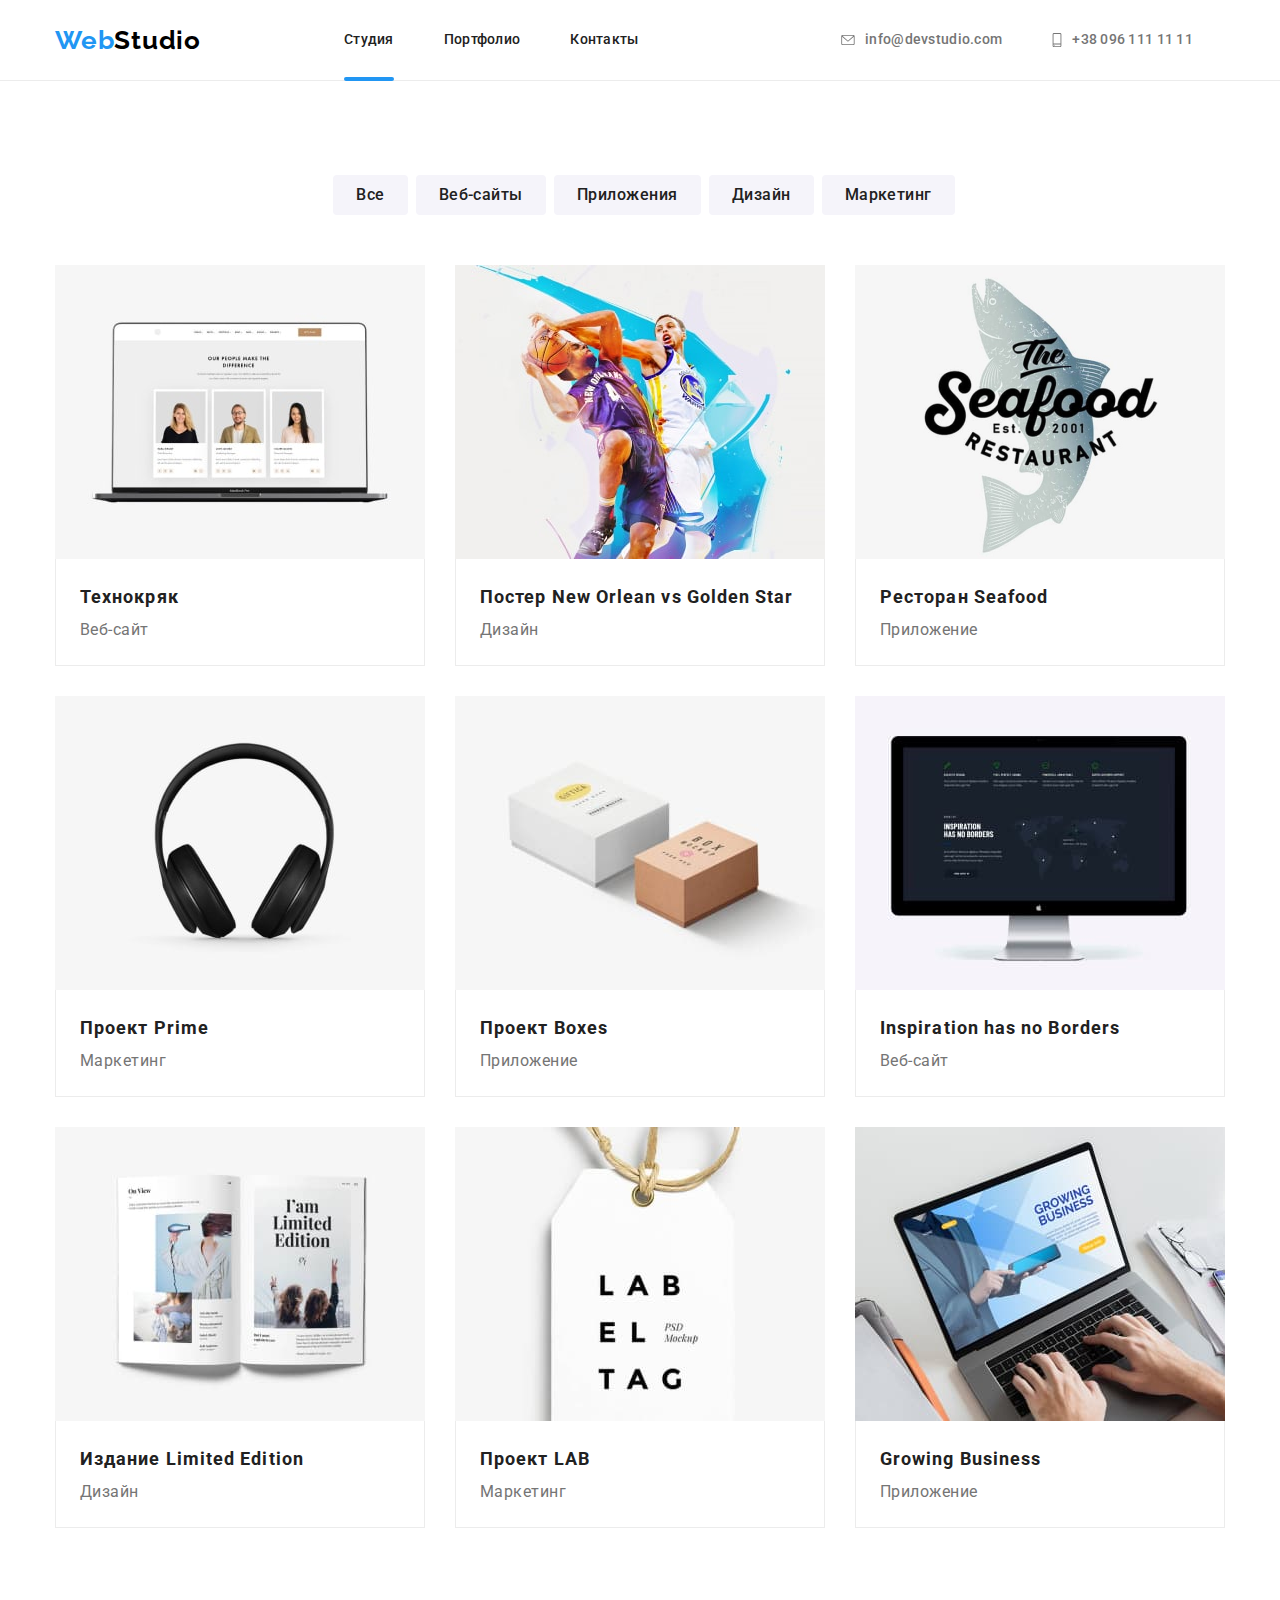
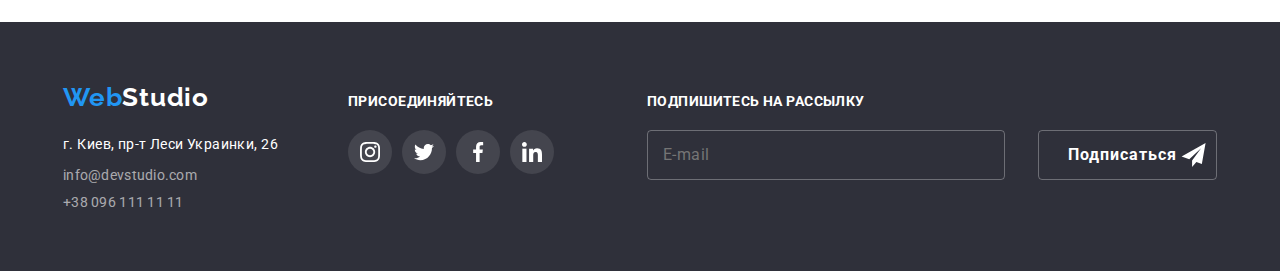
==== commit 4a923a85: "add styles" ====
--- a/portfolio.html
+++ b/portfolio.html
@@ -562,19 +562,21 @@
             <span class="logo-span">Web</span>Studio
           </a>
 
-          <address class="address">г. Киев, пр-т Леси Украинки, 26</address>
+           <address class="address">
           <ul class="list list-link conteiner-footer__list-link-footer">
-            <li>
-              <a class="link footer-link" href="milto:info@devstudio.com"
+            <li class="conteiner-footer__link-address">г. Киев, пр-т Леси Украинки, 26</li>
+            <li class="footer-link">
+              <a class="link footer-link__mail" href="milto:info@devstudio.com"
                 >info@devstudio.com</a
               >
             </li>
-            <li>
-              <a class="link footer-link" href="tel:+380961111111"
+            <li  class="footer-link">
+              <a class="link footer-link__phone" href="tel:+380961111111"
                 >+38 096 111 11 11</a
               >
             </li>
           </ul>
+          </address>
           </div>
           <div class="conteiner-footer-social-links">
           <h2 class="conteiner-footer__title-social-links title-social-links">присоединяйтесь</h2>
--- a/css/main.css
+++ b/css/main.css
@@ -481,7 +481,7 @@
     flex-wrap: wrap;
     align-items: center;
     justify-content: center;
-    margin-bottom: 40px;
+    margin-bottom: 50px;
   }
 }
 
@@ -795,20 +795,22 @@
 }
 
 .address {
-  text-align: center;
-  padding-bottom: 9px;
-  margin-top: 20px;
+  text-align: left;
+}
+
+.conteiner-footer__link-address {
   font-weight: 400;
   font-size: 14px;
   line-height: 1.71;
   letter-spacing: 0.03em;
   font-style: normal;
+  margin-bottom: 8px;
   color: var(--footer-text-color);
 }
 
 @media screen and (min-width: 1200px) {
-  .address {
-    margin-top: 0;
+  .conteiner-footer__link-address {
+    margin-bottom: 9px;
   }
 }
 
@@ -834,27 +836,41 @@
   .conteiner-footer__title-social-links {
     margin-top: 0;
     text-transform: uppercase;
+    text-align: left;
   }
 }
 
 .conteiner-footer__list-link-footer {
   display: block;
-}
-
-.footer-link {
+  text-align: center;
+}
+
+@media screen and (min-width: 1200px) {
+  .conteiner-footer__list-link-footer {
+    text-align: left;
+  }
+}
+
+.footer-link:not(:last-child) {
   margin-bottom: 8px;
-  font-weight: 400;
-  font-size: 14px;
-  line-height: 1.71;
-  letter-spacing: 0.03em;
+}
+
+@media screen and (min-width: 1200px) {
+  .footer-link:not(:last-child) {
+    margin-bottom: 9px;
+  }
+}
+
+.footer-link__mail {
   color: var(--footer-second-link-color);
-  background-color: #2f303a;
-}
-
-@media screen and (min-width: 768px) {
-  .footer-link {
-    margin-bottom: 0;
-  }
+  font-style: normal;
+  font-weight: normal;
+}
+
+.footer-link__phone {
+  color: var(--footer-second-link-color);
+  font-style: normal;
+  font-weight: normal;
 }
 
 .footer-social-link {
@@ -965,7 +981,7 @@
   margin-right: auto;
   outline: 1px solid black;
   background-repeat: no-repeat;
-  background-image: linear-gradient(to right, rgba(47, 48, 58, 0.4), rgba(47, 48, 58, 0.4)), url("../images/hero/Header-mob-min.jpg");
+  background-image: linear-gradient(to right, rgba(47, 48, 58, 0.4), rgba(47, 48, 58, 0.4)), url(../images/hero/Header-mob-min.jpg);
   background-size: cover;
   background-position: center;
   background-color: rgba(47, 48, 58, 0.4);
@@ -977,14 +993,14 @@
 
 @media (min-device-pixel-ratio: 2), (min-resolution: 192dpi), (min-resolution: 2dppx) {
   .hero-main {
-    background-image: linear-gradient(to right, rgba(47, 48, 58, 0.4), rgba(47, 48, 58, 0.4)), url("../images/hero/Header-mob-2x-min.jpg");
+    background-image: linear-gradient(to right, rgba(47, 48, 58, 0.4), rgba(47, 48, 58, 0.4)), url(../images/hero/Header-mob-2x-min.jpg);
   }
 }
 
 @media screen and (min-width: 768px) {
   .hero-main {
-    width: 768px;
-    background-image: linear-gradient(to right, rgba(47, 48, 58, 0.4), rgba(47, 48, 58, 0.4)), url("../images/hero/Header-tab-min.jpg");
+    max-width: 768px;
+    background-image: linear-gradient(to right, rgba(47, 48, 58, 0.4), rgba(47, 48, 58, 0.4)), url(../images/hero/Header-tab-min.jpg);
     padding-top: 200px;
     padding-bottom: 200px;
   }
@@ -992,21 +1008,23 @@
 
 @media screen and (min-width: 768px) and (min-device-pixel-ratio: 2), screen and (min-width: 768px) and (min-resolution: 192dpi), screen and (min-width: 768px) and (min-resolution: 2dppx) {
   .hero-main {
-    background-image: linear-gradient(to right, rgba(47, 48, 58, 0.4), rgba(47, 48, 58, 0.4)), url("../images/hero/Header-tab-2x-min.jpg");
+    background-image: linear-gradient(to right, rgba(47, 48, 58, 0.4), rgba(47, 48, 58, 0.4)), url(../images/hero/Header-tab-2x-min.jpg);
   }
 }
 
 @media screen and (min-width: 1200px) {
   .hero-main {
-    width: 1600px;
+    max-width: 1600px;
     height: 600px;
-    background-image: linear-gradient(to right, rgba(47, 48, 58, 0.4), rgba(47, 48, 58, 0.4)), url("../images/hero/header-desctop-min.jpg");
+    padding-top: 200px;
+    padding-bottom: 200px;
+    background-image: linear-gradient(to right, rgba(47, 48, 58, 0.4), rgba(47, 48, 58, 0.4)), url(../images/hero/header-desctop-min.jpg);
   }
 }
 
 @media screen and (min-width: 1200px) and (min-device-pixel-ratio: 2), screen and (min-width: 1200px) and (min-resolution: 192dpi), screen and (min-width: 1200px) and (min-resolution: 2dppx) {
   .hero-main {
-    background-image: linear-gradient(to right, rgba(47, 48, 58, 0.4), rgba(47, 48, 58, 0.4)), url("../images/hero/header-desctop-2x-min.jpg");
+    background-image: linear-gradient(to right, rgba(47, 48, 58, 0.4), rgba(47, 48, 58, 0.4)), url(../images/hero/header-desctop-2x-min.jpg);
   }
 }
 
@@ -1526,13 +1544,8 @@
 .logo-footer {
   color: var(--logo-color-footer);
   margin: 0;
-}
-
-@media screen and (min-width: 1200px) {
-  .logo-footer {
-    display: inline-flex;
-    margin-bottom: 20px;
-  }
+  margin-bottom: 20px;
+  display: inline-flex;
 }
 
 .logo-span {
@@ -1931,20 +1944,22 @@
 }
 
 .address {
-  text-align: center;
-  padding-bottom: 9px;
-  margin-top: 20px;
+  text-align: left;
+}
+
+.conteiner-footer__link-address {
   font-weight: 400;
   font-size: 14px;
   line-height: 1.71;
   letter-spacing: 0.03em;
   font-style: normal;
+  margin-bottom: 8px;
   color: var(--footer-text-color);
 }
 
 @media screen and (min-width: 1200px) {
-  .address {
-    margin-top: 0;
+  .conteiner-footer__link-address {
+    margin-bottom: 9px;
   }
 }
 
@@ -1970,27 +1985,41 @@
   .conteiner-footer__title-social-links {
     margin-top: 0;
     text-transform: uppercase;
+    text-align: left;
   }
 }
 
 .conteiner-footer__list-link-footer {
   display: block;
-}
-
-.footer-link {
+  text-align: center;
+}
+
+@media screen and (min-width: 1200px) {
+  .conteiner-footer__list-link-footer {
+    text-align: left;
+  }
+}
+
+.footer-link:not(:last-child) {
   margin-bottom: 8px;
-  font-weight: 400;
-  font-size: 14px;
-  line-height: 1.71;
-  letter-spacing: 0.03em;
+}
+
+@media screen and (min-width: 1200px) {
+  .footer-link:not(:last-child) {
+    margin-bottom: 9px;
+  }
+}
+
+.footer-link__mail {
   color: var(--footer-second-link-color);
-  background-color: #2f303a;
-}
-
-@media screen and (min-width: 768px) {
-  .footer-link {
-    margin-bottom: 0;
-  }
+  font-style: normal;
+  font-weight: normal;
+}
+
+.footer-link__phone {
+  color: var(--footer-second-link-color);
+  font-style: normal;
+  font-weight: normal;
 }
 
 .footer-social-link {
--- a/css/main.min.css
+++ b/css/main.min.css
@@ -1,2 +1,2 @@
-:root{--main-title-color: #ffffff;--second-title-color: #212121;--main-text-color: #757575;--second-text-color: rgba(255, 255, 255, 0.6);--third-text-color: #212121;--accent-color: #2196f3;--first-btn-color: #2196f3;--second-btn-color: #ffffff;--third-btn-color: #212121;--background-btn: #f5f4fa;--header-text-color: #ffffff;--header-second-text-color: #212121;--header-third-text-color: #757575;--footer-text-color: #ffffff;--footer-second-link-color: rgba(255, 255, 255, 0.6);--header-mail-color: #2196f3;--logo-color: #000000;--logo-color-footer: #fff;--logo-span-color: #2196f3;--link-color: #212121;--second-link-color: #757575;--link-accent: #2196f3;--border-color-head: #ececec;--background-color-footer: #2f303a;--background-color-team: #f5f4fa;--link-color-second: #afb1b8;--timing-function: cubic-bezier(0.4, 0, 0.2, 1)}.list-team__mamber-social-link,.footer-social-link{width:100%;height:100%;border-radius:50%;display:flex;align-items:center;justify-content:center;transition:background-color 250ms var(--timing-function)}.list-team__mamber-social-link:hover,.footer-social-link:hover,.list-team__mamber-social-link:focus,.footer-social-link:focus{background-color:#2196f3}.list-team__social-team-item,.social-footer-item{width:44px;height:44px;display:flex}.list-team__social-team-item+.list-team__social-team-item,.social-footer-item+.list-team__social-team-item,.list-team__social-team-item+.social-footer-item,.social-footer-item+.social-footer-item{margin-left:10px}P h1,h2,h3,h4,h5,h6{margin:0}ul{margin:0;padding:0}img{width:100%;display:block;max-width:100%}.conteiner-footer-social-links{padding:0;margin:0;display:block}.social-list-footer{display:flex;align-items:center;justify-content:center}.list-team__social-team-list{display:flex;align-items:center;justify-content:center;margin-top:16px}.list-team__mamber-social-icon{display:flex;fill:var(--link-color-second);transition:fill 250ms var(--timing-function)}.conteiner{width:100%;padding-left:15px;padding-right:15px;margin-left:auto;margin-right:auto;padding-top:-94px;padding-bottom:-94px}@media screen and (min-width: 480px){.conteiner{width:480px}}@media screen and (min-width: 768px){.conteiner{width:768px}}@media screen and (min-width: 1200px){.conteiner{width:1200px}}body{width:100vw;height:100vh;font-family:Roboto, sans-serif;margin:0}.list{list-style:none;text-decoration:none;padding:0}.link{text-decoration:none;font-weight:500;font-size:14px;line-height:1.14;letter-spacing:.02em;color:var(--second-link-color);cursor:pointer;transition:color 250ms var(--timing-function),background-color 250ms var(--timing-function)}.mamber-social-link:hover .link,.mamber-social-link:focus .link{fill:#fff}.link:hover,.link:focus{color:var(--link-accent)}button{display:block;cursor:pointer}svg{display:block;max-width:100%;height:auto;padding:0}p{margin-top:0;margin-bottom:0}.visually-hidden{position:absolute;clip:rect(0 0 0 0);width:1px;height:1px;margin:-1px;border:0;padding:0;overflow:hidden}.backdrop{width:100vw;height:100vh;background-color:rgba(0,0,0,0.2);position:fixed;top:0;left:0;transition:opacity 250ms linear, visibility 250ms linear;visibility:visible;opacity:1;z-index:6}.modal{max-width:450px;min-height:609px;background-color:#fff;border-radius:4px;top:50%;left:50%;bottom:0;padding:40px;align-items:center;transform:translate(-50%, -50%);position:absolute;transition:transform 250ms, perspective-origin 250ms;overflow:scroll}.backdrop .is-hidden .modal{transform:scale(1.5) rotate(180deg);transition:transform 250ms perspective-origin 250ms}@media screen and (min-width: 1200px){.modal{min-width:528px;height:581px;overflow:hidden}}.modal-close{width:30px;height:30px;background-color:transparent;border:1px solid rgba(0,0,0,0.292);border-radius:50%;position:absolute;top:10px;right:10px;display:flex;align-items:center;justify-content:center}.is-hidden{visibility:hidden;opacity:0;pointer-events:none}.title-modal{font-weight:700;font-size:20px;line-height:1.5;letter-spacing:.03em;text-align:center;margin-bottom:12px;margin-top:0;color:var(--second-title-color)}@media screen and (min-width: 1200px){.title-modal{font-weight:700;font-size:20px;line-height:1.15;letter-spacing:.03em}}.modal-form-input{width:100%;height:40px;border:1px solid rgba(33,33,33,0.2);border-radius:4px;padding-left:42px;padding-right:12px;margin:0;color:var(--main-text-color);font-weight:600;cursor:pointer;outline:none;transition:border-color 250ms var(--timing-function)}.modal-form-input:focus{border-color:var(--accent-color)}.modal-form-input:focus+.icone-modal-form{fill:var(--accent-color)}.title-input{font-weight:400;font-size:12px;line-height:1.16;letter-spacing:.01em;color:var(--main-text-color);display:block;margin-bottom:4px}.modal-field{display:block;margin-bottom:10px}.input-wrap{position:relative}.modal-form-text{width:100%;height:120px;border:1px solid rgba(33,33,33,0.2);border-radius:4px;padding:12px 16px;resize:none}.modal-btn{width:200px;height:50px;display:block;margin:auto;background-color:var(--accent-color);color:var(--main-title-color);cursor:pointer;border:1px solid transparent;border-radius:4px;box-shadow:0px 1px 3px rgba(0,0,0,0.12),0px 1px 1px rgba(0,0,0,0.14),0px 2px 1px rgba(0,0,0,0.2)}.modal-btn:hover{box-shadow:0px 4px 4px rgba(0,0,0,0.25)}.icone-modal-form{position:absolute;left:12px;top:50%;transform:translateY(-50%);transition:fill 250ms var(--timing-function)}.check-row{display:inline-block;align-items:center;margin-top:20px;margin-bottom:30px}.check-text{font-weight:400;font-size:8px;line-height:1;letter-spacing:.01em;display:flex;align-items:center;white-space:nowrap;overflow:hidden;color:var(--main-text-color)}@media screen and (min-width: 1200px){.check-text{font-weight:400;font-size:14px;line-height:1.71;letter-spacing:.03em;justify-content:center}}.check-item{width:16px;height:15px;border:2px solid #212121;border-radius:2px;margin-right:8.38px;display:flex;align-items:center;justify-content:center}.icone-check{fill:#fff}.modal-check:checked+.check-text .check-item{background-color:var(--accent-color);border:none}.policy-link{font-weight:400;font-size:8px;line-height:1;letter-spacing:.01em;color:var(--accent-color)}@media screen and (min-width: 1200px){.policy-link{font-weight:400;font-size:14px;line-height:1.71;letter-spacing:.03em}}.team__title-team{margin-bottom:30px;margin-top:0;text-align:center;color:var(--second-title-color);font-weight:700;font-size:28px;line-height:1.178;letter-spacing:.03em;font-weight:bold}@media screen and (min-width: 1200px){.team__title-team{font-weight:700;font-size:36px;line-height:1.16;letter-spacing:.03em}}.work__hero-title-work{margin-bottom:0;margin-top:0;font-weight:700;font-size:36px;line-height:1.16;letter-spacing:.03em;font-weight:bold;color:var(--second-title-color)}.clients__title-clients{margin-bottom:50px;margin-top:0;font-weight:700;font-size:28px;line-height:1.178;letter-spacing:.03em;font-weight:bold;text-align:center;color:var(--second-title-color)}@media screen and (min-width: 1200px){.clients__title-clients{font-weight:700;font-size:36px;line-height:1.16;letter-spacing:.03em}}.list-btn{margin-bottom:40px}@media screen and (min-width: 768px){.list-btn{display:flex;justify-content:center;margin-bottom:30px}}@media screen and (min-width: 1200px){.list-btn{display:flex;flex-wrap:wrap;align-items:center;justify-content:center;margin-bottom:40px}}.title-btn{display:inline-flex;justify-content:center;align-items:center;margin-left:8px;margin-bottom:15px}.title-btn:last-child{margin-bottom:0}@media screen and (min-width: 768px){.title-btn{margin-bottom:0px}}@media screen and (min-width: 1200px){.title-btn{margin-bottom:0}}.title-btn-portfolio{display:inline-block;border-radius:4px;padding:6px 22px;font-family:inherit;font-weight:500;font-size:16px;line-height:1.62;letter-spacing:.03em;font-style:normal;text-align:center;color:var(--third-btn-color);background-color:var(--background-btn);border:1px solid transparent;cursor:pointer;transition:box-shadow 250ms var(--timing-function),color 250ms var(--timing-function),background-color 250ms var(--timing-function)}.title-btn-portfolio:hover,.title-btn-portfolio:focus{color:var(--second-btn-color);background-color:var(--first-btn-color);box-shadow:0px 4px 4px rgba(0,0,0,0.25)}.btn-footer-proposition{width:200px;height:50px;display:flex;align-items:center;justify-content:center;margin-left:auto;margin-right:auto;margin-top:20px;padding-left:29px;border-color:var(--accent-color);background-color:var(--accent-color);box-sizing:border-box;border:1px solid rgba(255,255,255,0.3);border-radius:4px;font-weight:700;font-size:16px;line-height:1.87;letter-spacing:.06em;text-align:center;color:#fff;fill:#fff;transition:border-color 250ms var(--timing-function),background-color 250ms var(--timing-function)}@media screen and (min-width: 1200px){.btn-footer-proposition{margin:0;margin-left:0;background-color:transparent}.btn-footer-proposition:hover,.btn-footer-proposition:focus{border-color:var(--accent-color);background-color:var(--accent-color)}}.header{display:flex;padding-top:16px;padding-bottom:16px;border-bottom:1px solid var(--border-color-head)}@media screen and (min-width: 768px){.header{padding-top:0;padding-bottom:0}}@media screen and (min-width: 768px){.header-main{display:flex;align-items:center;justify-content:center}}.header-navigation{display:flex;align-items:center;justify-content:flex-start;text-decoration:none;font-weight:700;font-size:26px;line-height:1.19;letter-spacing:.03em;color:var(--header-second-text-color)}.header-navigation__header-list{display:none}@media screen and (min-width: 768px){.header-navigation__header-list{display:flex}}.header-link{display:flex;position:relative;padding-top:32px;padding-bottom:32px;font-weight:500;font-size:14px;line-height:1.14;letter-spacing:.02em;text-decoration:none;color:var(--link-color);margin-left:50px}.open-menu-btn{margin:0;align-items:center;justify-content:center;border:none;background-color:transparent}@media screen and (min-width: 768px){.open-menu-btn{display:none}}.close-menu-btn{display:block;margin-left:auto;margin-bottom:8.33px;align-items:center;justify-content:center;border:none;background-color:transparent}.close-menu-btn:hover,.close-menu-btn:focus{color:var(--link-accent)}.mob-menu{position:fixed;top:0;background-color:#fff;width:100vw;height:100vh;z-index:5;padding-top:21px;padding-bottom:48px;padding-left:40px;visibility:visible;opacity:1}.mob-menu .conteiner{height:100%;display:flex;flex-direction:column;justify-content:space-between}@media screen and (min-width: 768px){.mob-menu{display:none}}.is-hidden{visibility:hidden;opacity:0;pointer-events:none}.mob-menu-list-link{font-weight:500;font-size:40px;line-height:1.175;letter-spacing:.02em;color:#212121}.mob-menu-list-link::hover,.mob-menu-list-link::focus{color:var(--link-accent)}.mob-menu-list-item:not(:last-child){margin-bottom:32px}.mob-menu-contacts-link{margin-bottom:32px}.mob-menu-contacts-link:last-child{margin-bottom:64px}.mob-menu-link-phone{font-weight:500;font-size:24px;line-height:1.176;letter-spacing:.02em;color:var(--link-accent)}.mob-menu-link-mail{font-weight:500;font-size:24px;line-height:1.176;letter-spacing:.02em;color:#757575}.mob-menu__social-list{display:flex}.mob-menu-item__social-item{display:block;margin-top:0;margin-bottom:0}.mob-menu-item__social-item:not(:last-child){margin-right:10px;padding-right:10px;border-right:1px solid rgba(33,33,33,0.2)}.mob-menu__social-link{font-weight:500;font-size:18px;line-height:1.22;letter-spacing:.02em;color:var(--link-accent)}.conteiner-footer{background-color:var(--background-color-footer);padding-top:60px;padding-bottom:60px;margin-left:0;margin-right:0}.conteiner-footer__footer-main{text-align:center;align-items:baseline;justify-content:center}@media screen and (min-width: 768px){.conteiner-footer__footer-main{display:flex;flex-wrap:wrap;justify-content:space-around}}@media screen and (min-width: 1200px){.conteiner-footer__footer-main{justify-content:center}}.conteiner-footer__inform{display:block;padding:0;margin:0}@media screen and (min-width: 1200px){.conteiner-footer__inform{margin-right:70px;text-align:left}}.address{text-align:center;padding-bottom:9px;margin-top:20px;font-weight:400;font-size:14px;line-height:1.71;letter-spacing:.03em;font-style:normal;color:var(--footer-text-color)}@media screen and (min-width: 1200px){.address{margin-top:0}}.conteiner-footer__title-social-links{margin-top:60px;margin-bottom:20px;font-weight:700;font-size:14px;line-height:1.14;letter-spacing:.03em;font-weight:bold;text-transform:uppercase;color:var(--footer-text-color)}@media screen and (min-width: 768px){.conteiner-footer__title-social-links{margin-top:5px}}@media screen and (min-width: 1200px){.conteiner-footer__title-social-links{margin-top:0;text-transform:uppercase}}.conteiner-footer__list-link-footer{display:block}.footer-link{margin-bottom:8px;font-weight:400;font-size:14px;line-height:1.71;letter-spacing:.03em;color:var(--footer-second-link-color);background-color:#2f303a}@media screen and (min-width: 768px){.footer-link{margin-bottom:0}}.footer-social-link{background-color:#44454e}.footer-social-icon{fill:#fff}.conteiner-footer-proposition{text-align:center;margin-top:60px;display:block}@media screen and (min-width: 768px){.conteiner-footer-proposition{margin-top:60px}}@media screen and (min-width: 1200px){.conteiner-footer-proposition{width:570px;margin:0;margin-left:93px}}@media screen and (min-width: 1200px){.footer-form{display:flex;margin:0;justify-content:flex-start;align-items:center}}.footer-label{display:flex;margin-bottom:20px}@media screen and (min-width: 768px){.footer-label{width:450px;height:50px}.footer-label:hover,.footer-label:focus{border-color:var(--accent-color)}}@media screen and (min-width: 1200px){.footer-label{margin:0}}.footer-title-proposition{margin-bottom:20px;font-weight:700;font-size:14px;line-height:1.14;letter-spacing:.03em;font-weight:bold;text-transform:uppercase;color:var(--footer-text-color)}@media screen and (min-width: 1200px){.footer-title-proposition{text-align:left}}.email-footer-proposition{width:100%;height:50px;margin-right:12px;padding-left:15px;font-weight:400;font-size:16px;line-height:1.25;letter-spacing:.03em;box-sizing:border-box;align-items:center;color:rgba(226,226,226,0.6);border:1px solid rgba(255,255,255,0.3);border-radius:4px;background-color:transparent;transition:border-color 250ms var(--timing-function)}.email-footer-proposition:hover,.email-footer-proposition:focus{border-color:var(--accent-color)}@media screen and (min-width: 1200px){.email-footer-proposition{width:358px}}.hero-main{margin-left:auto;margin-right:auto;outline:1px solid black;background-repeat:no-repeat;background-image:linear-gradient(to right, rgba(47,48,58,0.4), rgba(47,48,58,0.4)),url("../images/hero/Header-mob-min.jpg");background-size:cover;background-position:center;background-color:rgba(47,48,58,0.4);text-align:center;justify-content:center;padding-top:118px;padding-bottom:118px}@media (min-device-pixel-ratio: 2), (min-resolution: 192dpi), (min-resolution: 2dppx){.hero-main{background-image:linear-gradient(to right, rgba(47,48,58,0.4), rgba(47,48,58,0.4)),url("../images/hero/Header-mob-2x-min.jpg")}}@media screen and (min-width: 768px){.hero-main{width:768px;background-image:linear-gradient(to right, rgba(47,48,58,0.4), rgba(47,48,58,0.4)),url("../images/hero/Header-tab-min.jpg");padding-top:200px;padding-bottom:200px}}@media screen and (min-width: 768px) and (min-device-pixel-ratio: 2), screen and (min-width: 768px) and (min-resolution: 192dpi), screen and (min-width: 768px) and (min-resolution: 2dppx){.hero-main{background-image:linear-gradient(to right, rgba(47,48,58,0.4), rgba(47,48,58,0.4)),url("../images/hero/Header-tab-2x-min.jpg")}}@media screen and (min-width: 1200px){.hero-main{width:1600px;height:600px;background-image:linear-gradient(to right, rgba(47,48,58,0.4), rgba(47,48,58,0.4)),url("../images/hero/header-desctop-min.jpg")}}@media screen and (min-width: 1200px) and (min-device-pixel-ratio: 2), screen and (min-width: 1200px) and (min-resolution: 192dpi), screen and (min-width: 1200px) and (min-resolution: 2dppx){.hero-main{background-image:linear-gradient(to right, rgba(47,48,58,0.4), rgba(47,48,58,0.4)),url("../images/hero/header-desctop-2x-min.jpg")}}.hero-main__main-title{margin-top:0;font-weight:900;font-size:26px;line-height:1.62;letter-spacing:.06em;text-align:center;text-transform:uppercase;color:var(--main-title-color)}@media screen and (min-width: 768px){.hero-main__main-title{width:768px;font-weight:900;font-size:26px;line-height:1.62;letter-spacing:.06em}}@media screen and (min-width: 1140px){.hero-main__main-title{width:1140px;font-weight:900;font-size:44px;line-height:1.36;letter-spacing:.06em}}.hero-main__hero-btn{display:inline-block;justify-content:center;border-radius:4px;padding:10px 32px;min-width:200px;min-height:50px;justify-content:center;border:1px solid transparent;text-align:center;font-weight:500;font-size:16px;line-height:1.87;letter-spacing:.06em;color:var(--second-btn-color);background-color:var(--first-btn-color)}.conteiner-hero{padding-top:60px;margin-right:15px;margin-left:15px}@media screen and (min-width: 768px){.conteiner-hero__list-specification{display:flex;flex-wrap:wrap}}@media screen and (min-width: 1200px){.conteiner-hero__list-specification{display:flex}}.list-specification__item-specification{margin-bottom:30px}@media screen and (min-width: 768px){.list-specification__item-specification{flex-basis:calc((100% - 30px) / 2)}.list-specification__item-specification:nth-child(2n){margin-left:30px}}@media screen and (min-width: 1200px){.list-specification__item-specification{flex-basis:calc((100% - 90px) / 4);justify-content:space-between;margin-bottom:0}.list-specification__item-specification+.list-specification__item-specification{margin-left:30px}}.list-specification__thumb{height:120px;background-color:#f5f4fa;margin-bottom:30px;display:flex;justify-content:center;align-items:center;object-position:center}.list-specification__title-specification{margin-bottom:10px;font-weight:700;font-size:14px;line-height:1.14;letter-spacing:.03em;text-transform:uppercase;color:var(--third-text-color);text-align:left}.list-specification__content-specification{font-weight:400;font-size:14px;line-height:1.71;letter-spacing:.03em;color:var(--main-text-color);text-align:left;margin:0}.conteiner-work{display:none}@media screen and (min-width: 1200px){.conteiner-work{display:block;text-align:center;padding-left:0;padding-right:0;padding-bottom:94px;padding-top:94px}}.work__hero-title-work{font-style:normal;font-weight:700;font-size:36px;line-height:1.16;letter-spacing:.03em;text-align:center;padding:0;margin-top:0;margin-bottom:50px}.work__list-work{display:flex;margin:0;justify-content:space-between}.list-work__list-work-foto{display:flex;width:370px;position:relative}.list-work__list-work-foto+.list-work__list-work-foto{margin-left:30px}.list-work__work-proposition{display:flex;position:absolute;width:370px;height:70px;bottom:0;background-color:rgba(47,48,58,0.8)}.list-work__work-proposition-name{display:flex;width:100%;align-items:center;justify-content:center;font-weight:700;font-size:14px;line-height:1.14;letter-spacing:.03em;text-align:center;text-transform:uppercase;color:var(--main-title-color)}.conteiner-team{margin:0;padding-top:60px;padding-bottom:60px;background-color:var(--background-color-team)}.team__list-team{margin-bottom:-30px}@media screen and (min-width: 768px){.team__list-team{display:flex;flex-wrap:wrap}}@media screen and (min-width: 1200px){.team__list-team{display:flex}}.list-team__card-mamber{width:100%;border-radius:0px 0px 4px 4px;box-shadow:0px 4px 4px rgba(0,0,0,0.25);background-color:#fff;margin-bottom:30px}@media screen and (min-width: 768px){.list-team__card-mamber{flex-basis:calc((100% - 30px) / 2)}.list-team__card-mamber:nth-child(2n){margin-left:30px}}@media screen and (min-width: 1200px){.list-team__card-mamber{flex-basis:calc((100% - 90px) / 4);justify-content:space-between}.list-team__card-mamber+.list-team__card-mamber{margin-left:30px}}.team__foto-mamber{display:block;min-width:100%;height:auto}.team__footer-card{flex-grow:1;margin:0;padding-top:30px;padding-bottom:24px;border:1px solid transparent}@media screen and (min-width: 1200px){.team__footer-card{padding-bottom:30px}}.team__name-mamber{margin:0;padding-bottom:10px;padding-left:auto;text-align:center;color:var(--second-title-color);font-weight:500;font-size:16px;line-height:1.187;letter-spacing:.03em;font-style:normal}.team__position-mamber{margin:0;font-weight:400;font-size:16px;line-height:1.187;letter-spacing:.03em;font-weight:normal;text-align:center;color:var(--main-text-color)}.clients{margin:0;padding-top:60px;padding-bottom:60px}.list-clients{margin-bottom:-30px;display:flex;flex-wrap:wrap;justify-content:center;margin:0;padding:0}.list-clients__card-client{display:block;justify-content:center;align-items:center;flex-basis:calc((100% - 30px) / 2);margin-bottom:30px}.list-clients__card-client:nth-child(2n){margin-left:30px}.list-clients__card-client:nth-child(n+5){margin-bottom:0}@media screen and (min-width: 768px){.list-clients__card-client{flex-basis:calc((100% - 90px) / 3);margin-left:30px;height:92px}.list-clients__card-client:nth-child(3n+1){margin-left:0}}@media screen and (min-width: 1200px){.list-clients__card-client{display:flex;flex-basis:calc((100% - 180px) / 6);margin-bottom:0}.list-clients__card-client:not(:first-child){margin-left:30px}}.list-clients__item-client{display:flex;width:100%;height:100%;align-items:center;justify-content:center;padding:16px;border:1px solid #afb1b8;border-radius:4px;transition:fill 250ms var(--timing-function)}.list-clients__item-client:hover,.list-clients__item-client:focus,.list-clients__item-client:active{border-color:var(--accent-color)}.list-clients__logo-client{fill:#afb1b8}.item-client:hover .list-clients__logo-client,.item-client:focus .list-clients__logo-client,.item-client:active .list-clients__logo-client{fill:var(--accent-color)}.current::after{content:'';display:block;position:absolute;width:100%;height:4px;background-color:var(--accent-color);border-radius:2px;left:0;bottom:-1px}.link-contacts{display:none}@media screen and (min-width: 768px){.link-contacts{display:block;margin-left:auto;padding:21px;align-items:center;font-weight:500;font-size:14px;line-height:1.14;letter-spacing:.02em;color:var(--second-link-color)}}@media screen and (min-width: 1200px){.link-contacts{display:flex;align-items:center;justify-content:center;padding:32px}.link-contacts .contacts-link+.contacts-link{margin-left:50px}}.contacts-link{display:flex}.contacts-link+.contacts-link{padding-top:10px}@media screen and (min-width: 1200px){.contacts-link+.contacts-link{padding-top:0}}.icon{display:flex;margin:0;align-items:center;justify-content:center}.link-mail{display:flex;align-items:center;justify-content:center;transition:color 250ms var(--timing-function)}.link-mail:hover,.link-mail:focus{color:var(--accent-color)}.icon-link-mail{width:14px;height:10px;display:flex;margin-right:8px;align-items:center;justify-content:center;fill:currentColor;transition:color 250ms var(--timing-function)}.icon-link-mail:hover,.icon-link-mail:focus{color:var(--link-accent)}@media screen and (min-width: 1200px){.icon-link-mail{display:flex;margin-right:10px}}.link-phone{display:flex;align-items:center;justify-content:center;transition:color 250ms var(--timing-function)}.link-phone:hover,.link-phone:focus{color:var(--accent-color)}.icon-link-phone{display:flex;width:10px;height:14px;margin-right:8px;align-items:center;justify-content:center;fill:currentColor;transition:fill 250ms var(--timing-function)}.icon-link-phone:hover,.icon-link-phone:focus{fill:var(--accent-color)}@media screen and (min-width: 1200px){.icon-link-phone{display:flex;margin-right:10px}}.logo{font-family:Raleway;text-decoration:none;margin-left:0;font-weight:700;font-size:26px;line-height:1.16;letter-spacing:.03em;color:var(--logo-color)}@media screen and (min-width: 1200px){.logo{font-weight:700;font-size:26px;line-height:1.19;letter-spacing:.03em;margin-right:93px}}.logo-footer{color:var(--logo-color-footer);margin:0}@media screen and (min-width: 1200px){.logo-footer{display:inline-flex;margin-bottom:20px}}.logo-span{font-family:Raleway;text-decoration:none;font-weight:700;font-size:26px;line-height:1.19;letter-spacing:.03em;color:var(--logo-span-color)}.header{display:flex;padding-top:16px;padding-bottom:16px;border-bottom:1px solid var(--border-color-head)}@media screen and (min-width: 768px){.header{padding-top:0;padding-bottom:0}}@media screen and (min-width: 768px){.header-main{display:flex;align-items:center;justify-content:center}}.header-navigation{display:flex;align-items:center;justify-content:flex-start;text-decoration:none;font-weight:700;font-size:26px;line-height:1.19;letter-spacing:.03em;color:var(--header-second-text-color)}.header-navigation__header-list{display:none}@media screen and (min-width: 768px){.header-navigation__header-list{display:flex}}.header-link{display:flex;position:relative;padding-top:32px;padding-bottom:32px;font-weight:500;font-size:14px;line-height:1.14;letter-spacing:.02em;text-decoration:none;color:var(--link-color);margin-left:50px}.open-menu-btn{margin:0;align-items:center;justify-content:center;border:none;background-color:transparent}@media screen and (min-width: 768px){.open-menu-btn{display:none}}.close-menu-btn{display:block;margin-left:auto;margin-bottom:8.33px;align-items:center;justify-content:center;border:none;background-color:transparent}.close-menu-btn:hover,.close-menu-btn:focus{color:var(--link-accent)}.mob-menu{position:fixed;top:0;background-color:#fff;width:100vw;height:100vh;z-index:5;padding-top:21px;padding-bottom:48px;padding-left:40px;visibility:visible;opacity:1}.mob-menu .conteiner{height:100%;display:flex;flex-direction:column;justify-content:space-between}@media screen and (min-width: 768px){.mob-menu{display:none}}.is-hidden{visibility:hidden;opacity:0;pointer-events:none}.mob-menu-list-link{font-weight:500;font-size:40px;line-height:1.175;letter-spacing:.02em;color:#212121}.mob-menu-list-link::hover,.mob-menu-list-link::focus{color:var(--link-accent)}.mob-menu-list-item:not(:last-child){margin-bottom:32px}.mob-menu-contacts-link{margin-bottom:32px}.mob-menu-contacts-link:last-child{margin-bottom:64px}.mob-menu-link-phone{font-weight:500;font-size:24px;line-height:1.176;letter-spacing:.02em;color:var(--link-accent)}.mob-menu-link-mail{font-weight:500;font-size:24px;line-height:1.176;letter-spacing:.02em;color:#757575}.mob-menu__social-list{display:flex}.mob-menu-item__social-item{display:block;margin-top:0;margin-bottom:0}.mob-menu-item__social-item:not(:last-child){margin-right:10px;padding-right:10px;border-right:1px solid rgba(33,33,33,0.2)}.mob-menu__social-link{font-weight:500;font-size:18px;line-height:1.22;letter-spacing:.02em;color:var(--link-accent)}.conteiner-hero-portfolio{padding-top:60px;padding-bottom:60px}@media screen and (min-width: 768px){.conteiner-hero-portfolio{padding-top:60px;padding-bottom:60px}}@media screen and (min-width: 1200px){.conteiner-hero-portfolio{padding-top:94px;padding-bottom:94px}}.hero-portfolio{display:flex;flex-wrap:wrap}.list-portfolio{margin-bottom:-30px}@media screen and (min-width: 768px){.list-portfolio{display:inline-flex;flex-wrap:wrap}}@media screen and (min-width: 1200px){.list-portfolio{display:flex;flex-wrap:wrap}}.portfolio-foto{position:relative;width:100%;overflow:hidden;transition:transform 250ms var(--timing-function)}.text-window-portfolio{font-weight:400;font-size:18px;line-height:1.56;letter-spacing:.03em;color:var(--main-title-color)}.link-cards-portfolio{display:block;margin-bottom:30px;cursor:pointer;transition:box-shadow 250ms var(--timing-function)}.link-cards-portfolio:hover{box-shadow:0px 4px 4px rgba(0,0,0,0.25)}.link-cards-portfolio:hover>.title-work{color:var(--main-text-color)}@media screen and (min-width: 768px){.link-cards-portfolio{flex-basis:calc((100% - 30px) / 2)}.link-cards-portfolio:nth-child(2n){margin-left:30px}}@media screen and (min-width: 1200px){.link-cards-portfolio{flex-basis:calc((100% - 60px) / 3);margin-bottom:30px;margin-left:30px}.link-cards-portfolio:nth-child(-n+3){margin-top:0}.link-cards-portfolio:nth-child(3n+1){margin-left:0}}.portfolio-foto-window{display:inline-block;justify-content:center;align-items:center;padding:63px 24px;position:absolute;content:'';width:100%;height:100%;top:0;left:0;opacity:0;background-color:var(--accent-color);transition:transform 250ms var(--timing-function);transform:translateY(100%)}.cards-portfolio:hover .portfolio-foto-window{transform:translateY(0);opacity:1}@media screen and (min-width: 768px){.cards-portfolio{display:flex;flex-direction:column;height:100%}}.card-portfolio-footer{margin-top:0;padding:20px 24px;border:1px solid var(--border-color-head);border-top:none}@media screen and (min-width: 768px){.card-portfolio-footer{flex-grow:1}.card-portfolio-footer:first-child{padding-bottom:56px}}.card-portfolio-footer__title-work{font-weight:700;font-size:18px;line-height:2;letter-spacing:.06em;color:var(--second-title-color);font-weight:bold}.name-work{margin-top:0;margin-bottom:0;font-weight:400;font-size:16px;line-height:1.875;letter-spacing:.03em;font-weight:normal;color:var(--main-text-color)}.conteiner-footer{background-color:var(--background-color-footer);padding-top:60px;padding-bottom:60px;margin-left:0;margin-right:0}.conteiner-footer__footer-main{text-align:center;align-items:baseline;justify-content:center}@media screen and (min-width: 768px){.conteiner-footer__footer-main{display:flex;flex-wrap:wrap;justify-content:space-around}}@media screen and (min-width: 1200px){.conteiner-footer__footer-main{justify-content:center}}.conteiner-footer__inform{display:block;padding:0;margin:0}@media screen and (min-width: 1200px){.conteiner-footer__inform{margin-right:70px;text-align:left}}.address{text-align:center;padding-bottom:9px;margin-top:20px;font-weight:400;font-size:14px;line-height:1.71;letter-spacing:.03em;font-style:normal;color:var(--footer-text-color)}@media screen and (min-width: 1200px){.address{margin-top:0}}.conteiner-footer__title-social-links{margin-top:60px;margin-bottom:20px;font-weight:700;font-size:14px;line-height:1.14;letter-spacing:.03em;font-weight:bold;text-transform:uppercase;color:var(--footer-text-color)}@media screen and (min-width: 768px){.conteiner-footer__title-social-links{margin-top:5px}}@media screen and (min-width: 1200px){.conteiner-footer__title-social-links{margin-top:0;text-transform:uppercase}}.conteiner-footer__list-link-footer{display:block}.footer-link{margin-bottom:8px;font-weight:400;font-size:14px;line-height:1.71;letter-spacing:.03em;color:var(--footer-second-link-color);background-color:#2f303a}@media screen and (min-width: 768px){.footer-link{margin-bottom:0}}.footer-social-link{background-color:#44454e}.footer-social-icon{fill:#fff}.conteiner-footer-proposition{text-align:center;margin-top:60px;display:block}@media screen and (min-width: 768px){.conteiner-footer-proposition{margin-top:60px}}@media screen and (min-width: 1200px){.conteiner-footer-proposition{width:570px;margin:0;margin-left:93px}}@media screen and (min-width: 1200px){.footer-form{display:flex;margin:0;justify-content:flex-start;align-items:center}}.footer-label{display:flex;margin-bottom:20px}@media screen and (min-width: 768px){.footer-label{width:450px;height:50px}.footer-label:hover,.footer-label:focus{border-color:var(--accent-color)}}@media screen and (min-width: 1200px){.footer-label{margin:0}}.footer-title-proposition{margin-bottom:20px;font-weight:700;font-size:14px;line-height:1.14;letter-spacing:.03em;font-weight:bold;text-transform:uppercase;color:var(--footer-text-color)}@media screen and (min-width: 1200px){.footer-title-proposition{text-align:left}}.email-footer-proposition{width:100%;height:50px;margin-right:12px;padding-left:15px;font-weight:400;font-size:16px;line-height:1.25;letter-spacing:.03em;box-sizing:border-box;align-items:center;color:rgba(226,226,226,0.6);border:1px solid rgba(255,255,255,0.3);border-radius:4px;background-color:transparent;transition:border-color 250ms var(--timing-function)}.email-footer-proposition:hover,.email-footer-proposition:focus{border-color:var(--accent-color)}@media screen and (min-width: 1200px){.email-footer-proposition{width:358px}}
+:root{--main-title-color: #ffffff;--second-title-color: #212121;--main-text-color: #757575;--second-text-color: rgba(255, 255, 255, 0.6);--third-text-color: #212121;--accent-color: #2196f3;--first-btn-color: #2196f3;--second-btn-color: #ffffff;--third-btn-color: #212121;--background-btn: #f5f4fa;--header-text-color: #ffffff;--header-second-text-color: #212121;--header-third-text-color: #757575;--footer-text-color: #ffffff;--footer-second-link-color: rgba(255, 255, 255, 0.6);--header-mail-color: #2196f3;--logo-color: #000000;--logo-color-footer: #fff;--logo-span-color: #2196f3;--link-color: #212121;--second-link-color: #757575;--link-accent: #2196f3;--border-color-head: #ececec;--background-color-footer: #2f303a;--background-color-team: #f5f4fa;--link-color-second: #afb1b8;--timing-function: cubic-bezier(0.4, 0, 0.2, 1)}.list-team__mamber-social-link,.footer-social-link{width:100%;height:100%;border-radius:50%;display:flex;align-items:center;justify-content:center;transition:background-color 250ms var(--timing-function)}.list-team__mamber-social-link:hover,.footer-social-link:hover,.list-team__mamber-social-link:focus,.footer-social-link:focus{background-color:#2196f3}.list-team__social-team-item,.social-footer-item{width:44px;height:44px;display:flex}.list-team__social-team-item+.list-team__social-team-item,.social-footer-item+.list-team__social-team-item,.list-team__social-team-item+.social-footer-item,.social-footer-item+.social-footer-item{margin-left:10px}P h1,h2,h3,h4,h5,h6{margin:0}ul{margin:0;padding:0}img{width:100%;display:block;max-width:100%}.conteiner-footer-social-links{padding:0;margin:0;display:block}.social-list-footer{display:flex;align-items:center;justify-content:center}.list-team__social-team-list{display:flex;align-items:center;justify-content:center;margin-top:16px}.list-team__mamber-social-icon{display:flex;fill:var(--link-color-second);transition:fill 250ms var(--timing-function)}.conteiner{width:100%;padding-left:15px;padding-right:15px;margin-left:auto;margin-right:auto;padding-top:-94px;padding-bottom:-94px}@media screen and (min-width: 480px){.conteiner{width:480px}}@media screen and (min-width: 768px){.conteiner{width:768px}}@media screen and (min-width: 1200px){.conteiner{width:1200px}}body{width:100vw;height:100vh;font-family:Roboto, sans-serif;margin:0}.list{list-style:none;text-decoration:none;padding:0}.link{text-decoration:none;font-weight:500;font-size:14px;line-height:1.14;letter-spacing:.02em;color:var(--second-link-color);cursor:pointer;transition:color 250ms var(--timing-function),background-color 250ms var(--timing-function)}.mamber-social-link:hover .link,.mamber-social-link:focus .link{fill:#fff}.link:hover,.link:focus{color:var(--link-accent)}button{display:block;cursor:pointer}svg{display:block;max-width:100%;height:auto;padding:0}p{margin-top:0;margin-bottom:0}.visually-hidden{position:absolute;clip:rect(0 0 0 0);width:1px;height:1px;margin:-1px;border:0;padding:0;overflow:hidden}.backdrop{width:100vw;height:100vh;background-color:rgba(0,0,0,0.2);position:fixed;top:0;left:0;transition:opacity 250ms linear, visibility 250ms linear;visibility:visible;opacity:1;z-index:6}.modal{max-width:450px;min-height:609px;background-color:#fff;border-radius:4px;top:50%;left:50%;bottom:0;padding:40px;align-items:center;transform:translate(-50%, -50%);position:absolute;transition:transform 250ms, perspective-origin 250ms;overflow:scroll}.backdrop .is-hidden .modal{transform:scale(1.5) rotate(180deg);transition:transform 250ms perspective-origin 250ms}@media screen and (min-width: 1200px){.modal{min-width:528px;height:581px;overflow:hidden}}.modal-close{width:30px;height:30px;background-color:transparent;border:1px solid rgba(0,0,0,0.292);border-radius:50%;position:absolute;top:10px;right:10px;display:flex;align-items:center;justify-content:center}.is-hidden{visibility:hidden;opacity:0;pointer-events:none}.title-modal{font-weight:700;font-size:20px;line-height:1.5;letter-spacing:.03em;text-align:center;margin-bottom:12px;margin-top:0;color:var(--second-title-color)}@media screen and (min-width: 1200px){.title-modal{font-weight:700;font-size:20px;line-height:1.15;letter-spacing:.03em}}.modal-form-input{width:100%;height:40px;border:1px solid rgba(33,33,33,0.2);border-radius:4px;padding-left:42px;padding-right:12px;margin:0;color:var(--main-text-color);font-weight:600;cursor:pointer;outline:none;transition:border-color 250ms var(--timing-function)}.modal-form-input:focus{border-color:var(--accent-color)}.modal-form-input:focus+.icone-modal-form{fill:var(--accent-color)}.title-input{font-weight:400;font-size:12px;line-height:1.16;letter-spacing:.01em;color:var(--main-text-color);display:block;margin-bottom:4px}.modal-field{display:block;margin-bottom:10px}.input-wrap{position:relative}.modal-form-text{width:100%;height:120px;border:1px solid rgba(33,33,33,0.2);border-radius:4px;padding:12px 16px;resize:none}.modal-btn{width:200px;height:50px;display:block;margin:auto;background-color:var(--accent-color);color:var(--main-title-color);cursor:pointer;border:1px solid transparent;border-radius:4px;box-shadow:0px 1px 3px rgba(0,0,0,0.12),0px 1px 1px rgba(0,0,0,0.14),0px 2px 1px rgba(0,0,0,0.2)}.modal-btn:hover{box-shadow:0px 4px 4px rgba(0,0,0,0.25)}.icone-modal-form{position:absolute;left:12px;top:50%;transform:translateY(-50%);transition:fill 250ms var(--timing-function)}.check-row{display:inline-block;align-items:center;margin-top:20px;margin-bottom:30px}.check-text{font-weight:400;font-size:8px;line-height:1;letter-spacing:.01em;display:flex;align-items:center;white-space:nowrap;overflow:hidden;color:var(--main-text-color)}@media screen and (min-width: 1200px){.check-text{font-weight:400;font-size:14px;line-height:1.71;letter-spacing:.03em;justify-content:center}}.check-item{width:16px;height:15px;border:2px solid #212121;border-radius:2px;margin-right:8.38px;display:flex;align-items:center;justify-content:center}.icone-check{fill:#fff}.modal-check:checked+.check-text .check-item{background-color:var(--accent-color);border:none}.policy-link{font-weight:400;font-size:8px;line-height:1;letter-spacing:.01em;color:var(--accent-color)}@media screen and (min-width: 1200px){.policy-link{font-weight:400;font-size:14px;line-height:1.71;letter-spacing:.03em}}.team__title-team{margin-bottom:30px;margin-top:0;text-align:center;color:var(--second-title-color);font-weight:700;font-size:28px;line-height:1.178;letter-spacing:.03em;font-weight:bold}@media screen and (min-width: 1200px){.team__title-team{font-weight:700;font-size:36px;line-height:1.16;letter-spacing:.03em}}.work__hero-title-work{margin-bottom:0;margin-top:0;font-weight:700;font-size:36px;line-height:1.16;letter-spacing:.03em;font-weight:bold;color:var(--second-title-color)}.clients__title-clients{margin-bottom:50px;margin-top:0;font-weight:700;font-size:28px;line-height:1.178;letter-spacing:.03em;font-weight:bold;text-align:center;color:var(--second-title-color)}@media screen and (min-width: 1200px){.clients__title-clients{font-weight:700;font-size:36px;line-height:1.16;letter-spacing:.03em}}.list-btn{margin-bottom:40px}@media screen and (min-width: 768px){.list-btn{display:flex;justify-content:center;margin-bottom:30px}}@media screen and (min-width: 1200px){.list-btn{display:flex;flex-wrap:wrap;align-items:center;justify-content:center;margin-bottom:50px}}.title-btn{display:inline-flex;justify-content:center;align-items:center;margin-left:8px;margin-bottom:15px}.title-btn:last-child{margin-bottom:0}@media screen and (min-width: 768px){.title-btn{margin-bottom:0px}}@media screen and (min-width: 1200px){.title-btn{margin-bottom:0}}.title-btn-portfolio{display:inline-block;border-radius:4px;padding:6px 22px;font-family:inherit;font-weight:500;font-size:16px;line-height:1.62;letter-spacing:.03em;font-style:normal;text-align:center;color:var(--third-btn-color);background-color:var(--background-btn);border:1px solid transparent;cursor:pointer;transition:box-shadow 250ms var(--timing-function),color 250ms var(--timing-function),background-color 250ms var(--timing-function)}.title-btn-portfolio:hover,.title-btn-portfolio:focus{color:var(--second-btn-color);background-color:var(--first-btn-color);box-shadow:0px 4px 4px rgba(0,0,0,0.25)}.btn-footer-proposition{width:200px;height:50px;display:flex;align-items:center;justify-content:center;margin-left:auto;margin-right:auto;margin-top:20px;padding-left:29px;border-color:var(--accent-color);background-color:var(--accent-color);box-sizing:border-box;border:1px solid rgba(255,255,255,0.3);border-radius:4px;font-weight:700;font-size:16px;line-height:1.87;letter-spacing:.06em;text-align:center;color:#fff;fill:#fff;transition:border-color 250ms var(--timing-function),background-color 250ms var(--timing-function)}@media screen and (min-width: 1200px){.btn-footer-proposition{margin:0;margin-left:0;background-color:transparent}.btn-footer-proposition:hover,.btn-footer-proposition:focus{border-color:var(--accent-color);background-color:var(--accent-color)}}.header{display:flex;padding-top:16px;padding-bottom:16px;border-bottom:1px solid var(--border-color-head)}@media screen and (min-width: 768px){.header{padding-top:0;padding-bottom:0}}@media screen and (min-width: 768px){.header-main{display:flex;align-items:center;justify-content:center}}.header-navigation{display:flex;align-items:center;justify-content:flex-start;text-decoration:none;font-weight:700;font-size:26px;line-height:1.19;letter-spacing:.03em;color:var(--header-second-text-color)}.header-navigation__header-list{display:none}@media screen and (min-width: 768px){.header-navigation__header-list{display:flex}}.header-link{display:flex;position:relative;padding-top:32px;padding-bottom:32px;font-weight:500;font-size:14px;line-height:1.14;letter-spacing:.02em;text-decoration:none;color:var(--link-color);margin-left:50px}.open-menu-btn{margin:0;align-items:center;justify-content:center;border:none;background-color:transparent}@media screen and (min-width: 768px){.open-menu-btn{display:none}}.close-menu-btn{display:block;margin-left:auto;margin-bottom:8.33px;align-items:center;justify-content:center;border:none;background-color:transparent}.close-menu-btn:hover,.close-menu-btn:focus{color:var(--link-accent)}.mob-menu{position:fixed;top:0;background-color:#fff;width:100vw;height:100vh;z-index:5;padding-top:21px;padding-bottom:48px;padding-left:40px;visibility:visible;opacity:1}.mob-menu .conteiner{height:100%;display:flex;flex-direction:column;justify-content:space-between}@media screen and (min-width: 768px){.mob-menu{display:none}}.is-hidden{visibility:hidden;opacity:0;pointer-events:none}.mob-menu-list-link{font-weight:500;font-size:40px;line-height:1.175;letter-spacing:.02em;color:#212121}.mob-menu-list-link::hover,.mob-menu-list-link::focus{color:var(--link-accent)}.mob-menu-list-item:not(:last-child){margin-bottom:32px}.mob-menu-contacts-link{margin-bottom:32px}.mob-menu-contacts-link:last-child{margin-bottom:64px}.mob-menu-link-phone{font-weight:500;font-size:24px;line-height:1.176;letter-spacing:.02em;color:var(--link-accent)}.mob-menu-link-mail{font-weight:500;font-size:24px;line-height:1.176;letter-spacing:.02em;color:#757575}.mob-menu__social-list{display:flex}.mob-menu-item__social-item{display:block;margin-top:0;margin-bottom:0}.mob-menu-item__social-item:not(:last-child){margin-right:10px;padding-right:10px;border-right:1px solid rgba(33,33,33,0.2)}.mob-menu__social-link{font-weight:500;font-size:18px;line-height:1.22;letter-spacing:.02em;color:var(--link-accent)}.conteiner-footer{background-color:var(--background-color-footer);padding-top:60px;padding-bottom:60px;margin-left:0;margin-right:0}.conteiner-footer__footer-main{text-align:center;align-items:baseline;justify-content:center}@media screen and (min-width: 768px){.conteiner-footer__footer-main{display:flex;flex-wrap:wrap;justify-content:space-around}}@media screen and (min-width: 1200px){.conteiner-footer__footer-main{justify-content:center}}.conteiner-footer__inform{display:block;padding:0;margin:0}@media screen and (min-width: 1200px){.conteiner-footer__inform{margin-right:70px;text-align:left}}.address{text-align:left}.conteiner-footer__link-address{font-weight:400;font-size:14px;line-height:1.71;letter-spacing:.03em;font-style:normal;margin-bottom:8px;color:var(--footer-text-color)}@media screen and (min-width: 1200px){.conteiner-footer__link-address{margin-bottom:9px}}.conteiner-footer__title-social-links{margin-top:60px;margin-bottom:20px;font-weight:700;font-size:14px;line-height:1.14;letter-spacing:.03em;font-weight:bold;text-transform:uppercase;color:var(--footer-text-color)}@media screen and (min-width: 768px){.conteiner-footer__title-social-links{margin-top:5px}}@media screen and (min-width: 1200px){.conteiner-footer__title-social-links{margin-top:0;text-transform:uppercase;text-align:left}}.conteiner-footer__list-link-footer{display:block;text-align:center}@media screen and (min-width: 1200px){.conteiner-footer__list-link-footer{text-align:left}}.footer-link:not(:last-child){margin-bottom:8px}@media screen and (min-width: 1200px){.footer-link:not(:last-child){margin-bottom:9px}}.footer-link__mail{color:var(--footer-second-link-color);font-style:normal;font-weight:normal}.footer-link__phone{color:var(--footer-second-link-color);font-style:normal;font-weight:normal}.footer-social-link{background-color:#44454e}.footer-social-icon{fill:#fff}.conteiner-footer-proposition{text-align:center;margin-top:60px;display:block}@media screen and (min-width: 768px){.conteiner-footer-proposition{margin-top:60px}}@media screen and (min-width: 1200px){.conteiner-footer-proposition{width:570px;margin:0;margin-left:93px}}@media screen and (min-width: 1200px){.footer-form{display:flex;margin:0;justify-content:flex-start;align-items:center}}.footer-label{display:flex;margin-bottom:20px}@media screen and (min-width: 768px){.footer-label{width:450px;height:50px}.footer-label:hover,.footer-label:focus{border-color:var(--accent-color)}}@media screen and (min-width: 1200px){.footer-label{margin:0}}.footer-title-proposition{margin-bottom:20px;font-weight:700;font-size:14px;line-height:1.14;letter-spacing:.03em;font-weight:bold;text-transform:uppercase;color:var(--footer-text-color)}@media screen and (min-width: 1200px){.footer-title-proposition{text-align:left}}.email-footer-proposition{width:100%;height:50px;margin-right:12px;padding-left:15px;font-weight:400;font-size:16px;line-height:1.25;letter-spacing:.03em;box-sizing:border-box;align-items:center;color:rgba(226,226,226,0.6);border:1px solid rgba(255,255,255,0.3);border-radius:4px;background-color:transparent;transition:border-color 250ms var(--timing-function)}.email-footer-proposition:hover,.email-footer-proposition:focus{border-color:var(--accent-color)}@media screen and (min-width: 1200px){.email-footer-proposition{width:358px}}.hero-main{margin-left:auto;margin-right:auto;outline:1px solid black;background-repeat:no-repeat;background-image:linear-gradient(to right, rgba(47,48,58,0.4), rgba(47,48,58,0.4)),url(../images/hero/Header-mob-min.jpg);background-size:cover;background-position:center;background-color:rgba(47,48,58,0.4);text-align:center;justify-content:center;padding-top:118px;padding-bottom:118px}@media (min-device-pixel-ratio: 2), (min-resolution: 192dpi), (min-resolution: 2dppx){.hero-main{background-image:linear-gradient(to right, rgba(47,48,58,0.4), rgba(47,48,58,0.4)),url(../images/hero/Header-mob-2x-min.jpg)}}@media screen and (min-width: 768px){.hero-main{max-width:768px;background-image:linear-gradient(to right, rgba(47,48,58,0.4), rgba(47,48,58,0.4)),url(../images/hero/Header-tab-min.jpg);padding-top:200px;padding-bottom:200px}}@media screen and (min-width: 768px) and (min-device-pixel-ratio: 2), screen and (min-width: 768px) and (min-resolution: 192dpi), screen and (min-width: 768px) and (min-resolution: 2dppx){.hero-main{background-image:linear-gradient(to right, rgba(47,48,58,0.4), rgba(47,48,58,0.4)),url(../images/hero/Header-tab-2x-min.jpg)}}@media screen and (min-width: 1200px){.hero-main{max-width:1600px;height:600px;padding-top:200px;padding-bottom:200px;background-image:linear-gradient(to right, rgba(47,48,58,0.4), rgba(47,48,58,0.4)),url(../images/hero/header-desctop-min.jpg)}}@media screen and (min-width: 1200px) and (min-device-pixel-ratio: 2), screen and (min-width: 1200px) and (min-resolution: 192dpi), screen and (min-width: 1200px) and (min-resolution: 2dppx){.hero-main{background-image:linear-gradient(to right, rgba(47,48,58,0.4), rgba(47,48,58,0.4)),url(../images/hero/header-desctop-2x-min.jpg)}}.hero-main__main-title{margin-top:0;font-weight:900;font-size:26px;line-height:1.62;letter-spacing:.06em;text-align:center;text-transform:uppercase;color:var(--main-title-color)}@media screen and (min-width: 768px){.hero-main__main-title{width:768px;font-weight:900;font-size:26px;line-height:1.62;letter-spacing:.06em}}@media screen and (min-width: 1140px){.hero-main__main-title{width:1140px;font-weight:900;font-size:44px;line-height:1.36;letter-spacing:.06em}}.hero-main__hero-btn{display:inline-block;justify-content:center;border-radius:4px;padding:10px 32px;min-width:200px;min-height:50px;justify-content:center;border:1px solid transparent;text-align:center;font-weight:500;font-size:16px;line-height:1.87;letter-spacing:.06em;color:var(--second-btn-color);background-color:var(--first-btn-color)}.conteiner-hero{padding-top:60px;margin-right:15px;margin-left:15px}@media screen and (min-width: 768px){.conteiner-hero__list-specification{display:flex;flex-wrap:wrap}}@media screen and (min-width: 1200px){.conteiner-hero__list-specification{display:flex}}.list-specification__item-specification{margin-bottom:30px}@media screen and (min-width: 768px){.list-specification__item-specification{flex-basis:calc((100% - 30px) / 2)}.list-specification__item-specification:nth-child(2n){margin-left:30px}}@media screen and (min-width: 1200px){.list-specification__item-specification{flex-basis:calc((100% - 90px) / 4);justify-content:space-between;margin-bottom:0}.list-specification__item-specification+.list-specification__item-specification{margin-left:30px}}.list-specification__thumb{height:120px;background-color:#f5f4fa;margin-bottom:30px;display:flex;justify-content:center;align-items:center;object-position:center}.list-specification__title-specification{margin-bottom:10px;font-weight:700;font-size:14px;line-height:1.14;letter-spacing:.03em;text-transform:uppercase;color:var(--third-text-color);text-align:left}.list-specification__content-specification{font-weight:400;font-size:14px;line-height:1.71;letter-spacing:.03em;color:var(--main-text-color);text-align:left;margin:0}.conteiner-work{display:none}@media screen and (min-width: 1200px){.conteiner-work{display:block;text-align:center;padding-left:0;padding-right:0;padding-bottom:94px;padding-top:94px}}.work__hero-title-work{font-style:normal;font-weight:700;font-size:36px;line-height:1.16;letter-spacing:.03em;text-align:center;padding:0;margin-top:0;margin-bottom:50px}.work__list-work{display:flex;margin:0;justify-content:space-between}.list-work__list-work-foto{display:flex;width:370px;position:relative}.list-work__list-work-foto+.list-work__list-work-foto{margin-left:30px}.list-work__work-proposition{display:flex;position:absolute;width:370px;height:70px;bottom:0;background-color:rgba(47,48,58,0.8)}.list-work__work-proposition-name{display:flex;width:100%;align-items:center;justify-content:center;font-weight:700;font-size:14px;line-height:1.14;letter-spacing:.03em;text-align:center;text-transform:uppercase;color:var(--main-title-color)}.conteiner-team{margin:0;padding-top:60px;padding-bottom:60px;background-color:var(--background-color-team)}.team__list-team{margin-bottom:-30px}@media screen and (min-width: 768px){.team__list-team{display:flex;flex-wrap:wrap}}@media screen and (min-width: 1200px){.team__list-team{display:flex}}.list-team__card-mamber{width:100%;border-radius:0px 0px 4px 4px;box-shadow:0px 4px 4px rgba(0,0,0,0.25);background-color:#fff;margin-bottom:30px}@media screen and (min-width: 768px){.list-team__card-mamber{flex-basis:calc((100% - 30px) / 2)}.list-team__card-mamber:nth-child(2n){margin-left:30px}}@media screen and (min-width: 1200px){.list-team__card-mamber{flex-basis:calc((100% - 90px) / 4);justify-content:space-between}.list-team__card-mamber+.list-team__card-mamber{margin-left:30px}}.team__foto-mamber{display:block;min-width:100%;height:auto}.team__footer-card{flex-grow:1;margin:0;padding-top:30px;padding-bottom:24px;border:1px solid transparent}@media screen and (min-width: 1200px){.team__footer-card{padding-bottom:30px}}.team__name-mamber{margin:0;padding-bottom:10px;padding-left:auto;text-align:center;color:var(--second-title-color);font-weight:500;font-size:16px;line-height:1.187;letter-spacing:.03em;font-style:normal}.team__position-mamber{margin:0;font-weight:400;font-size:16px;line-height:1.187;letter-spacing:.03em;font-weight:normal;text-align:center;color:var(--main-text-color)}.clients{margin:0;padding-top:60px;padding-bottom:60px}.list-clients{margin-bottom:-30px;display:flex;flex-wrap:wrap;justify-content:center;margin:0;padding:0}.list-clients__card-client{display:block;justify-content:center;align-items:center;flex-basis:calc((100% - 30px) / 2);margin-bottom:30px}.list-clients__card-client:nth-child(2n){margin-left:30px}.list-clients__card-client:nth-child(n+5){margin-bottom:0}@media screen and (min-width: 768px){.list-clients__card-client{flex-basis:calc((100% - 90px) / 3);margin-left:30px;height:92px}.list-clients__card-client:nth-child(3n+1){margin-left:0}}@media screen and (min-width: 1200px){.list-clients__card-client{display:flex;flex-basis:calc((100% - 180px) / 6);margin-bottom:0}.list-clients__card-client:not(:first-child){margin-left:30px}}.list-clients__item-client{display:flex;width:100%;height:100%;align-items:center;justify-content:center;padding:16px;border:1px solid #afb1b8;border-radius:4px;transition:fill 250ms var(--timing-function)}.list-clients__item-client:hover,.list-clients__item-client:focus,.list-clients__item-client:active{border-color:var(--accent-color)}.list-clients__logo-client{fill:#afb1b8}.item-client:hover .list-clients__logo-client,.item-client:focus .list-clients__logo-client,.item-client:active .list-clients__logo-client{fill:var(--accent-color)}.current::after{content:'';display:block;position:absolute;width:100%;height:4px;background-color:var(--accent-color);border-radius:2px;left:0;bottom:-1px}.link-contacts{display:none}@media screen and (min-width: 768px){.link-contacts{display:block;margin-left:auto;padding:21px;align-items:center;font-weight:500;font-size:14px;line-height:1.14;letter-spacing:.02em;color:var(--second-link-color)}}@media screen and (min-width: 1200px){.link-contacts{display:flex;align-items:center;justify-content:center;padding:32px}.link-contacts .contacts-link+.contacts-link{margin-left:50px}}.contacts-link{display:flex}.contacts-link+.contacts-link{padding-top:10px}@media screen and (min-width: 1200px){.contacts-link+.contacts-link{padding-top:0}}.icon{display:flex;margin:0;align-items:center;justify-content:center}.link-mail{display:flex;align-items:center;justify-content:center;transition:color 250ms var(--timing-function)}.link-mail:hover,.link-mail:focus{color:var(--accent-color)}.icon-link-mail{width:14px;height:10px;display:flex;margin-right:8px;align-items:center;justify-content:center;fill:currentColor;transition:color 250ms var(--timing-function)}.icon-link-mail:hover,.icon-link-mail:focus{color:var(--link-accent)}@media screen and (min-width: 1200px){.icon-link-mail{display:flex;margin-right:10px}}.link-phone{display:flex;align-items:center;justify-content:center;transition:color 250ms var(--timing-function)}.link-phone:hover,.link-phone:focus{color:var(--accent-color)}.icon-link-phone{display:flex;width:10px;height:14px;margin-right:8px;align-items:center;justify-content:center;fill:currentColor;transition:fill 250ms var(--timing-function)}.icon-link-phone:hover,.icon-link-phone:focus{fill:var(--accent-color)}@media screen and (min-width: 1200px){.icon-link-phone{display:flex;margin-right:10px}}.logo{font-family:Raleway;text-decoration:none;margin-left:0;font-weight:700;font-size:26px;line-height:1.16;letter-spacing:.03em;color:var(--logo-color)}@media screen and (min-width: 1200px){.logo{font-weight:700;font-size:26px;line-height:1.19;letter-spacing:.03em;margin-right:93px}}.logo-footer{color:var(--logo-color-footer);margin:0;margin-bottom:20px;display:inline-flex}.logo-span{font-family:Raleway;text-decoration:none;font-weight:700;font-size:26px;line-height:1.19;letter-spacing:.03em;color:var(--logo-span-color)}.header{display:flex;padding-top:16px;padding-bottom:16px;border-bottom:1px solid var(--border-color-head)}@media screen and (min-width: 768px){.header{padding-top:0;padding-bottom:0}}@media screen and (min-width: 768px){.header-main{display:flex;align-items:center;justify-content:center}}.header-navigation{display:flex;align-items:center;justify-content:flex-start;text-decoration:none;font-weight:700;font-size:26px;line-height:1.19;letter-spacing:.03em;color:var(--header-second-text-color)}.header-navigation__header-list{display:none}@media screen and (min-width: 768px){.header-navigation__header-list{display:flex}}.header-link{display:flex;position:relative;padding-top:32px;padding-bottom:32px;font-weight:500;font-size:14px;line-height:1.14;letter-spacing:.02em;text-decoration:none;color:var(--link-color);margin-left:50px}.open-menu-btn{margin:0;align-items:center;justify-content:center;border:none;background-color:transparent}@media screen and (min-width: 768px){.open-menu-btn{display:none}}.close-menu-btn{display:block;margin-left:auto;margin-bottom:8.33px;align-items:center;justify-content:center;border:none;background-color:transparent}.close-menu-btn:hover,.close-menu-btn:focus{color:var(--link-accent)}.mob-menu{position:fixed;top:0;background-color:#fff;width:100vw;height:100vh;z-index:5;padding-top:21px;padding-bottom:48px;padding-left:40px;visibility:visible;opacity:1}.mob-menu .conteiner{height:100%;display:flex;flex-direction:column;justify-content:space-between}@media screen and (min-width: 768px){.mob-menu{display:none}}.is-hidden{visibility:hidden;opacity:0;pointer-events:none}.mob-menu-list-link{font-weight:500;font-size:40px;line-height:1.175;letter-spacing:.02em;color:#212121}.mob-menu-list-link::hover,.mob-menu-list-link::focus{color:var(--link-accent)}.mob-menu-list-item:not(:last-child){margin-bottom:32px}.mob-menu-contacts-link{margin-bottom:32px}.mob-menu-contacts-link:last-child{margin-bottom:64px}.mob-menu-link-phone{font-weight:500;font-size:24px;line-height:1.176;letter-spacing:.02em;color:var(--link-accent)}.mob-menu-link-mail{font-weight:500;font-size:24px;line-height:1.176;letter-spacing:.02em;color:#757575}.mob-menu__social-list{display:flex}.mob-menu-item__social-item{display:block;margin-top:0;margin-bottom:0}.mob-menu-item__social-item:not(:last-child){margin-right:10px;padding-right:10px;border-right:1px solid rgba(33,33,33,0.2)}.mob-menu__social-link{font-weight:500;font-size:18px;line-height:1.22;letter-spacing:.02em;color:var(--link-accent)}.conteiner-hero-portfolio{padding-top:60px;padding-bottom:60px}@media screen and (min-width: 768px){.conteiner-hero-portfolio{padding-top:60px;padding-bottom:60px}}@media screen and (min-width: 1200px){.conteiner-hero-portfolio{padding-top:94px;padding-bottom:94px}}.hero-portfolio{display:flex;flex-wrap:wrap}.list-portfolio{margin-bottom:-30px}@media screen and (min-width: 768px){.list-portfolio{display:inline-flex;flex-wrap:wrap}}@media screen and (min-width: 1200px){.list-portfolio{display:flex;flex-wrap:wrap}}.portfolio-foto{position:relative;width:100%;overflow:hidden;transition:transform 250ms var(--timing-function)}.text-window-portfolio{font-weight:400;font-size:18px;line-height:1.56;letter-spacing:.03em;color:var(--main-title-color)}.link-cards-portfolio{display:block;margin-bottom:30px;cursor:pointer;transition:box-shadow 250ms var(--timing-function)}.link-cards-portfolio:hover{box-shadow:0px 4px 4px rgba(0,0,0,0.25)}.link-cards-portfolio:hover>.title-work{color:var(--main-text-color)}@media screen and (min-width: 768px){.link-cards-portfolio{flex-basis:calc((100% - 30px) / 2)}.link-cards-portfolio:nth-child(2n){margin-left:30px}}@media screen and (min-width: 1200px){.link-cards-portfolio{flex-basis:calc((100% - 60px) / 3);margin-bottom:30px;margin-left:30px}.link-cards-portfolio:nth-child(-n+3){margin-top:0}.link-cards-portfolio:nth-child(3n+1){margin-left:0}}.portfolio-foto-window{display:inline-block;justify-content:center;align-items:center;padding:63px 24px;position:absolute;content:'';width:100%;height:100%;top:0;left:0;opacity:0;background-color:var(--accent-color);transition:transform 250ms var(--timing-function);transform:translateY(100%)}.cards-portfolio:hover .portfolio-foto-window{transform:translateY(0);opacity:1}@media screen and (min-width: 768px){.cards-portfolio{display:flex;flex-direction:column;height:100%}}.card-portfolio-footer{margin-top:0;padding:20px 24px;border:1px solid var(--border-color-head);border-top:none}@media screen and (min-width: 768px){.card-portfolio-footer{flex-grow:1}.card-portfolio-footer:first-child{padding-bottom:56px}}.card-portfolio-footer__title-work{font-weight:700;font-size:18px;line-height:2;letter-spacing:.06em;color:var(--second-title-color);font-weight:bold}.name-work{margin-top:0;margin-bottom:0;font-weight:400;font-size:16px;line-height:1.875;letter-spacing:.03em;font-weight:normal;color:var(--main-text-color)}.conteiner-footer{background-color:var(--background-color-footer);padding-top:60px;padding-bottom:60px;margin-left:0;margin-right:0}.conteiner-footer__footer-main{text-align:center;align-items:baseline;justify-content:center}@media screen and (min-width: 768px){.conteiner-footer__footer-main{display:flex;flex-wrap:wrap;justify-content:space-around}}@media screen and (min-width: 1200px){.conteiner-footer__footer-main{justify-content:center}}.conteiner-footer__inform{display:block;padding:0;margin:0}@media screen and (min-width: 1200px){.conteiner-footer__inform{margin-right:70px;text-align:left}}.address{text-align:left}.conteiner-footer__link-address{font-weight:400;font-size:14px;line-height:1.71;letter-spacing:.03em;font-style:normal;margin-bottom:8px;color:var(--footer-text-color)}@media screen and (min-width: 1200px){.conteiner-footer__link-address{margin-bottom:9px}}.conteiner-footer__title-social-links{margin-top:60px;margin-bottom:20px;font-weight:700;font-size:14px;line-height:1.14;letter-spacing:.03em;font-weight:bold;text-transform:uppercase;color:var(--footer-text-color)}@media screen and (min-width: 768px){.conteiner-footer__title-social-links{margin-top:5px}}@media screen and (min-width: 1200px){.conteiner-footer__title-social-links{margin-top:0;text-transform:uppercase;text-align:left}}.conteiner-footer__list-link-footer{display:block;text-align:center}@media screen and (min-width: 1200px){.conteiner-footer__list-link-footer{text-align:left}}.footer-link:not(:last-child){margin-bottom:8px}@media screen and (min-width: 1200px){.footer-link:not(:last-child){margin-bottom:9px}}.footer-link__mail{color:var(--footer-second-link-color);font-style:normal;font-weight:normal}.footer-link__phone{color:var(--footer-second-link-color);font-style:normal;font-weight:normal}.footer-social-link{background-color:#44454e}.footer-social-icon{fill:#fff}.conteiner-footer-proposition{text-align:center;margin-top:60px;display:block}@media screen and (min-width: 768px){.conteiner-footer-proposition{margin-top:60px}}@media screen and (min-width: 1200px){.conteiner-footer-proposition{width:570px;margin:0;margin-left:93px}}@media screen and (min-width: 1200px){.footer-form{display:flex;margin:0;justify-content:flex-start;align-items:center}}.footer-label{display:flex;margin-bottom:20px}@media screen and (min-width: 768px){.footer-label{width:450px;height:50px}.footer-label:hover,.footer-label:focus{border-color:var(--accent-color)}}@media screen and (min-width: 1200px){.footer-label{margin:0}}.footer-title-proposition{margin-bottom:20px;font-weight:700;font-size:14px;line-height:1.14;letter-spacing:.03em;font-weight:bold;text-transform:uppercase;color:var(--footer-text-color)}@media screen and (min-width: 1200px){.footer-title-proposition{text-align:left}}.email-footer-proposition{width:100%;height:50px;margin-right:12px;padding-left:15px;font-weight:400;font-size:16px;line-height:1.25;letter-spacing:.03em;box-sizing:border-box;align-items:center;color:rgba(226,226,226,0.6);border:1px solid rgba(255,255,255,0.3);border-radius:4px;background-color:transparent;transition:border-color 250ms var(--timing-function)}.email-footer-proposition:hover,.email-footer-proposition:focus{border-color:var(--accent-color)}@media screen and (min-width: 1200px){.email-footer-proposition{width:358px}}
 /*# sourceMappingURL=main.min.css.map */